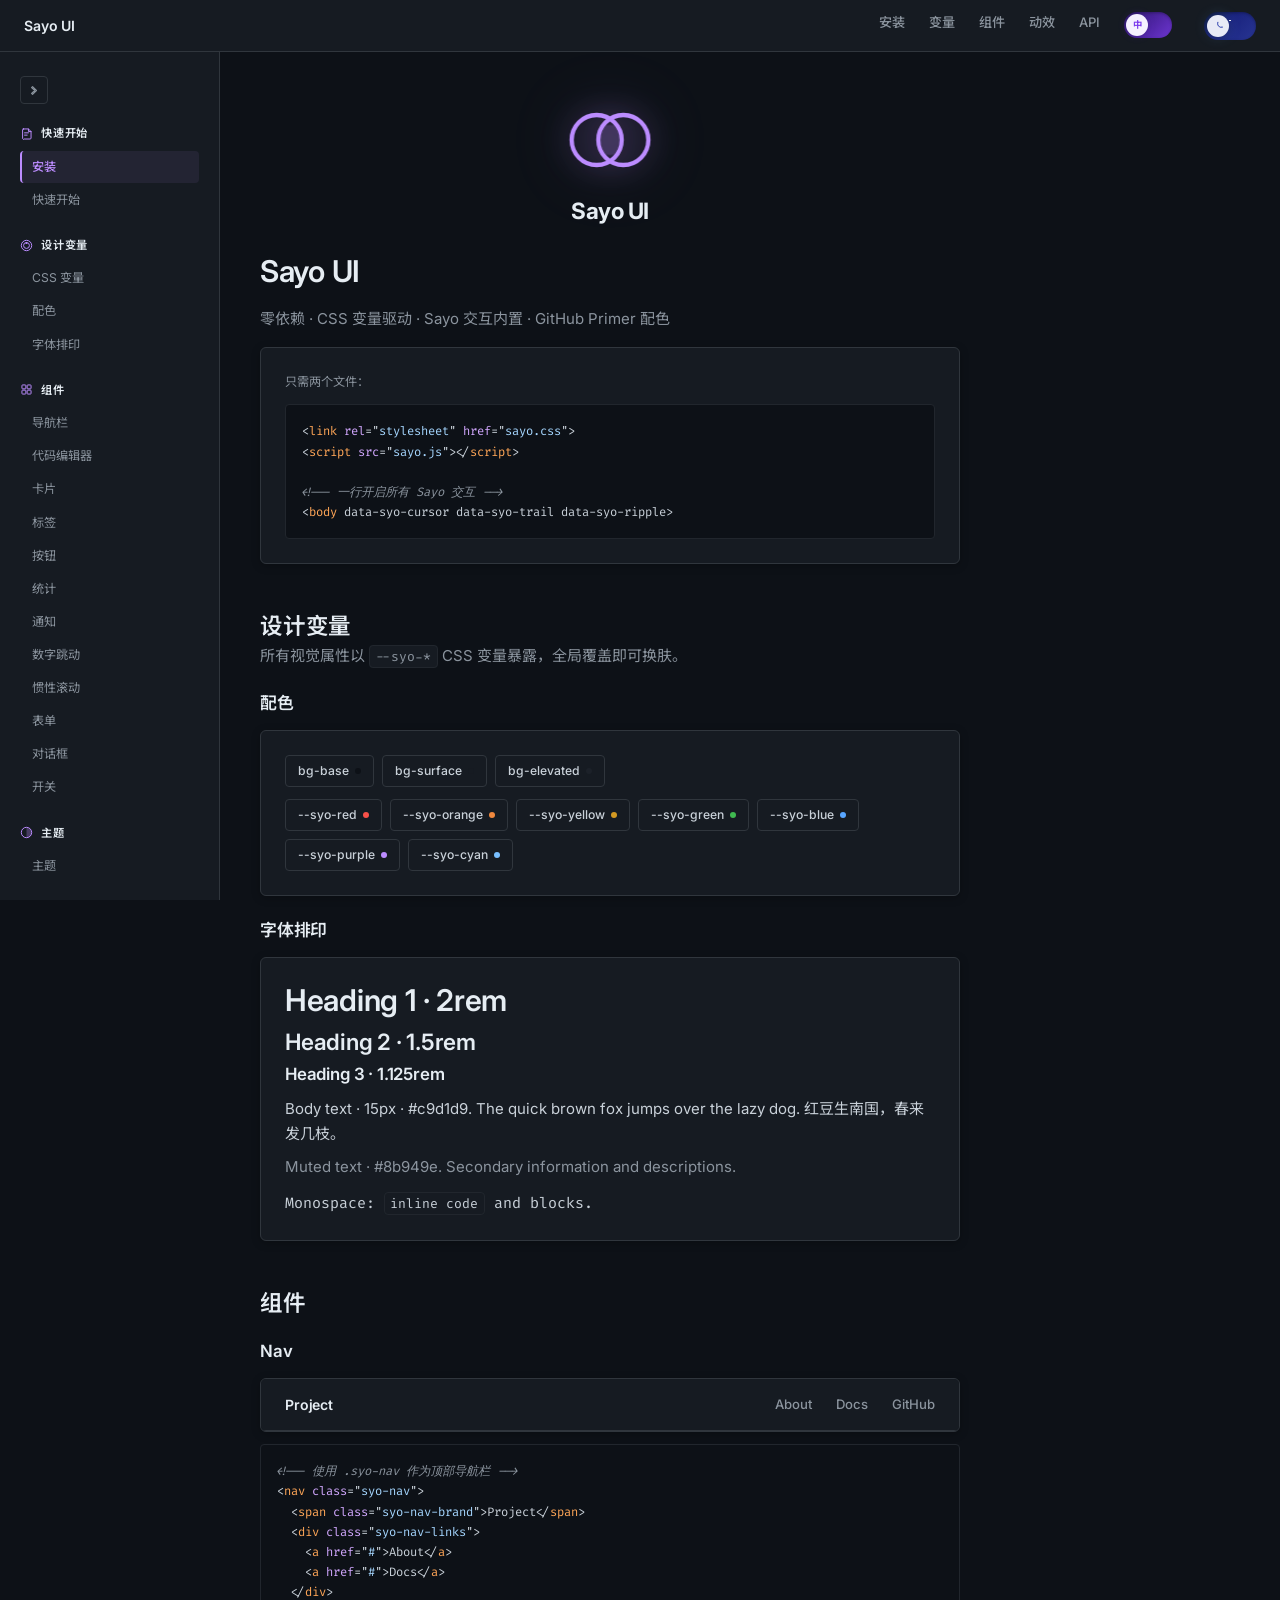
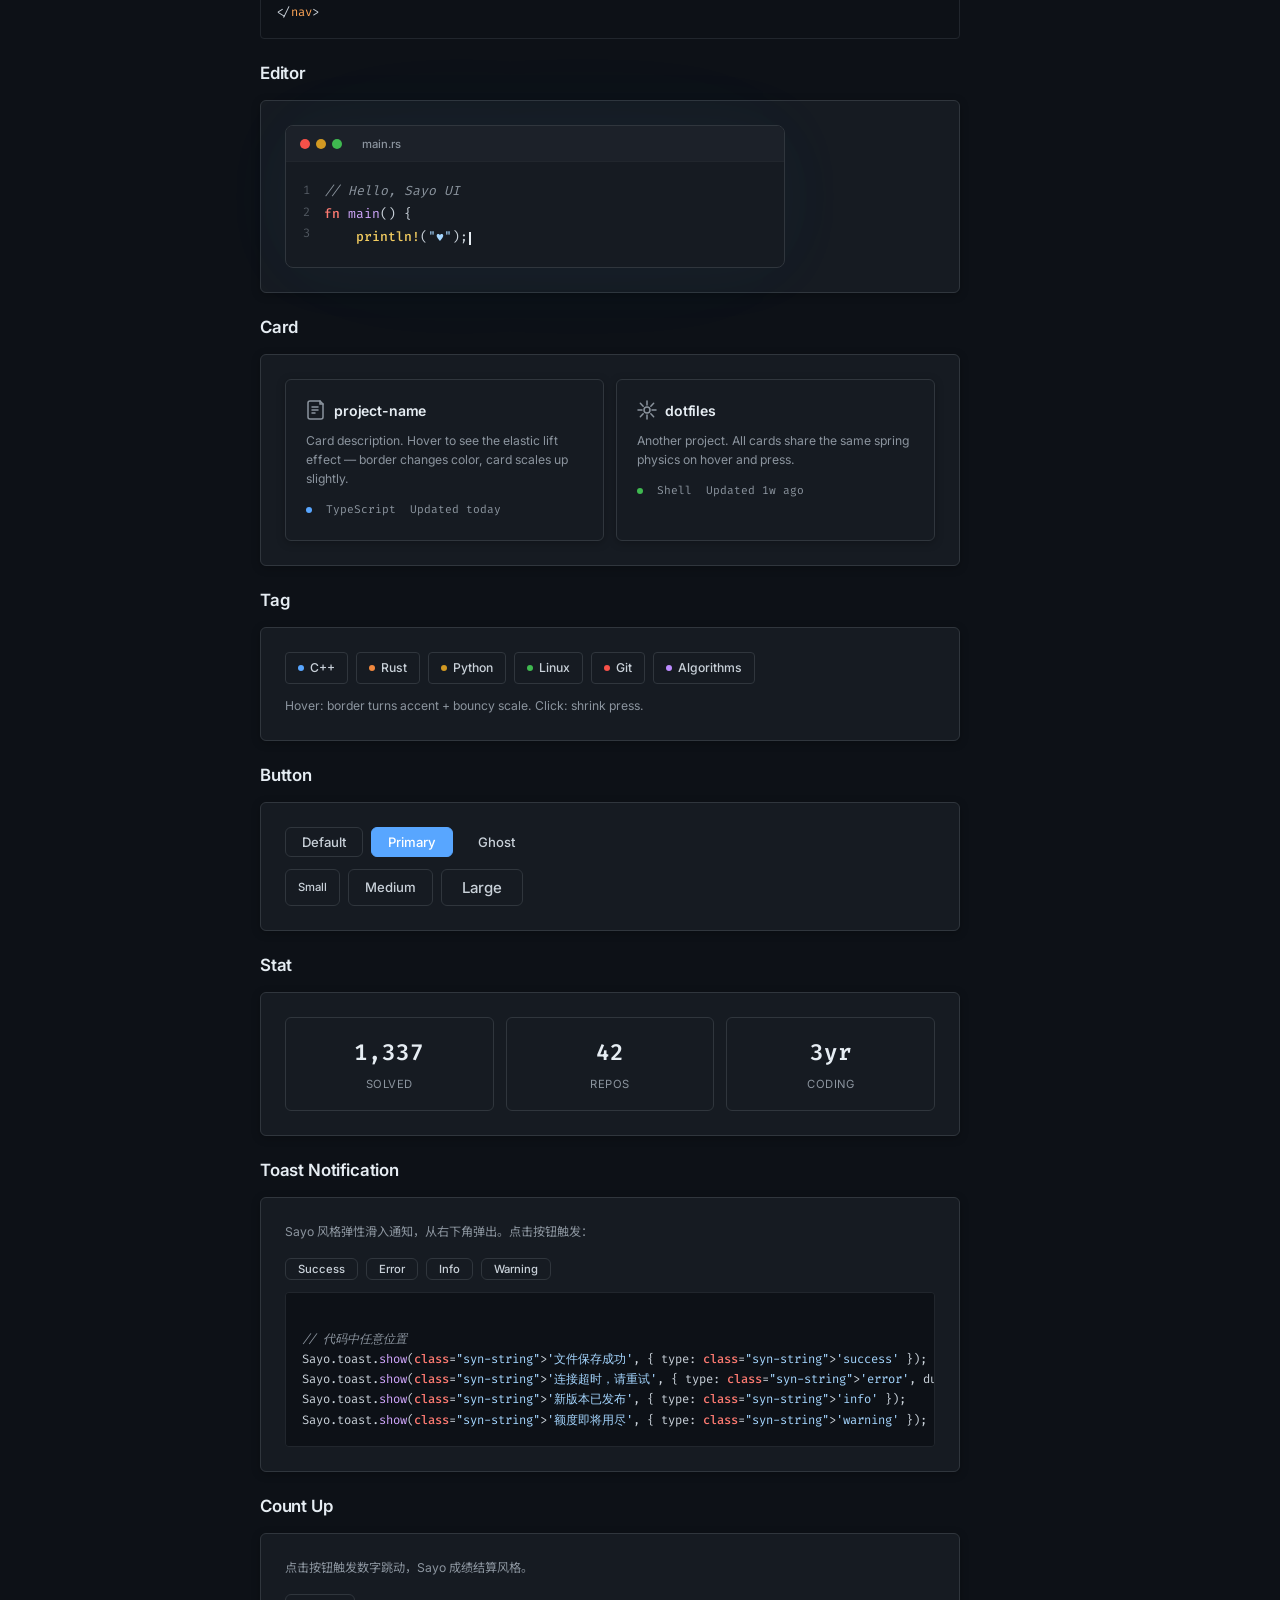
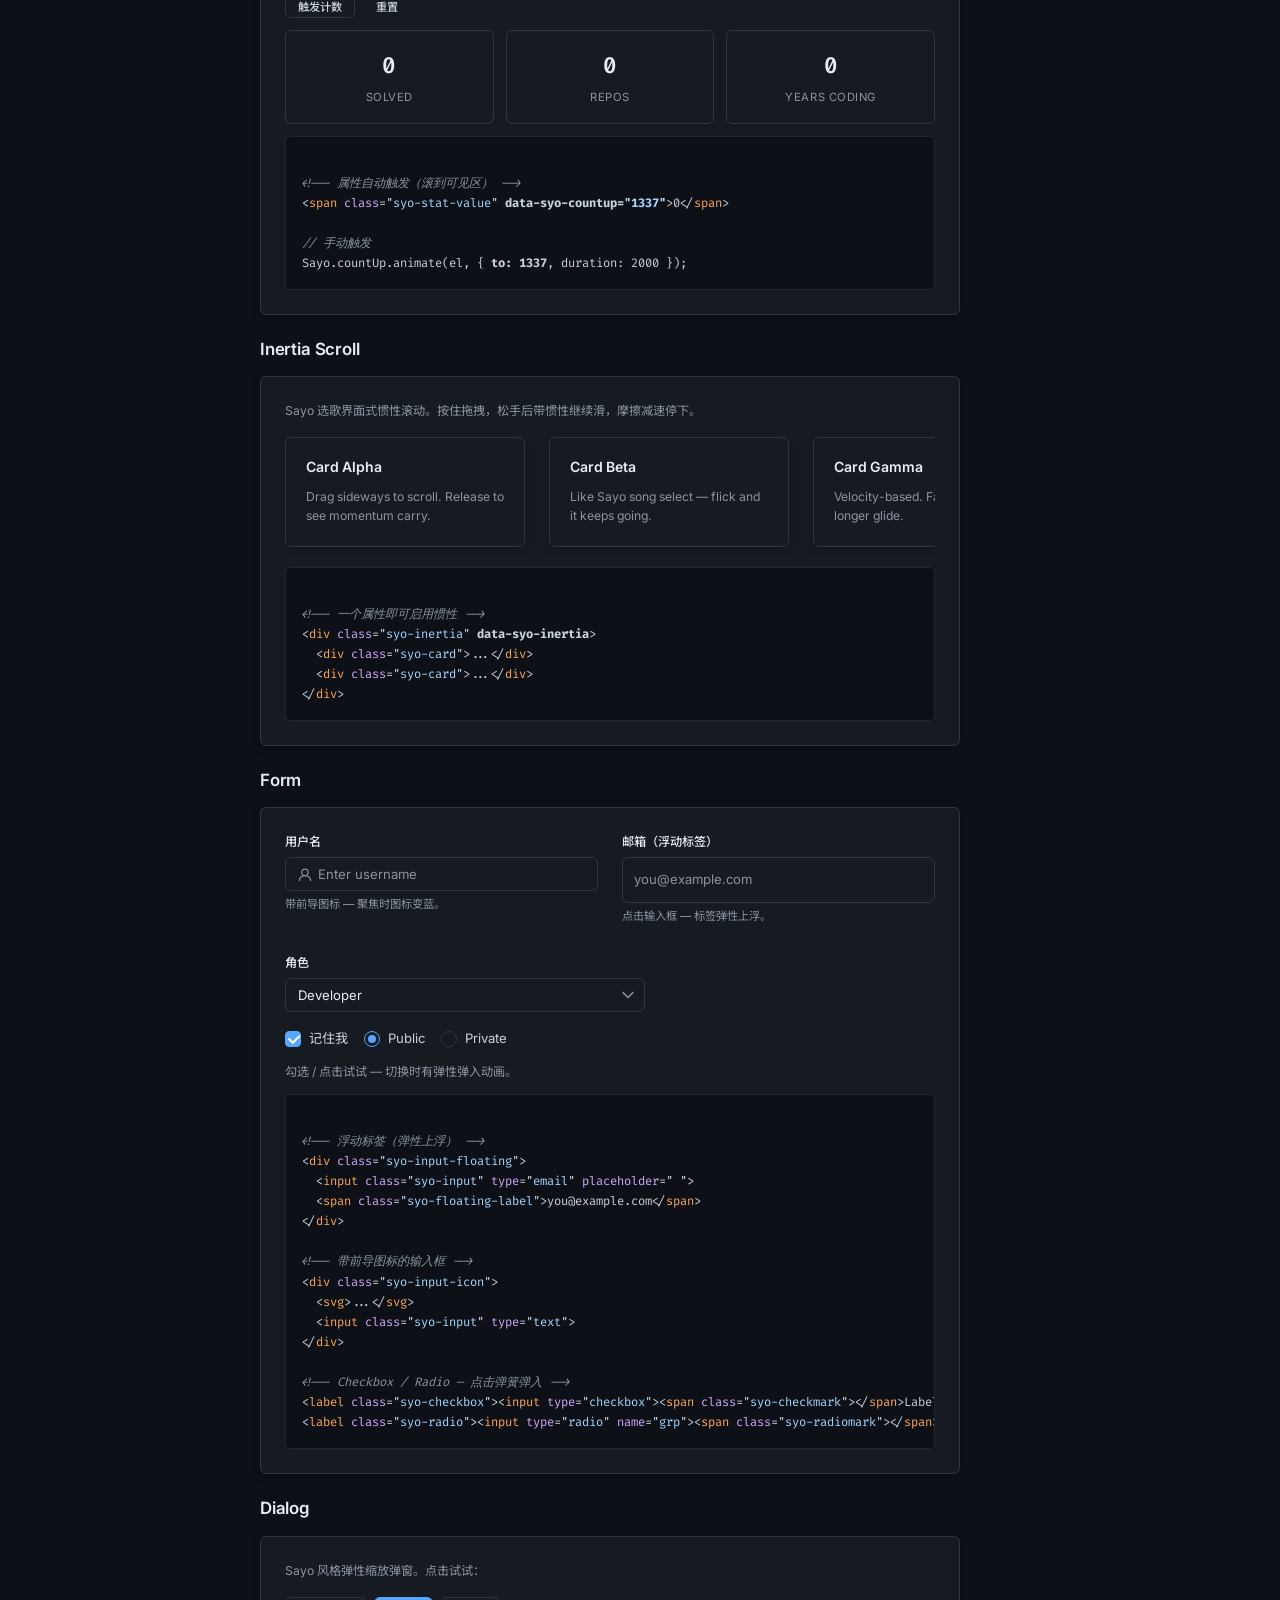
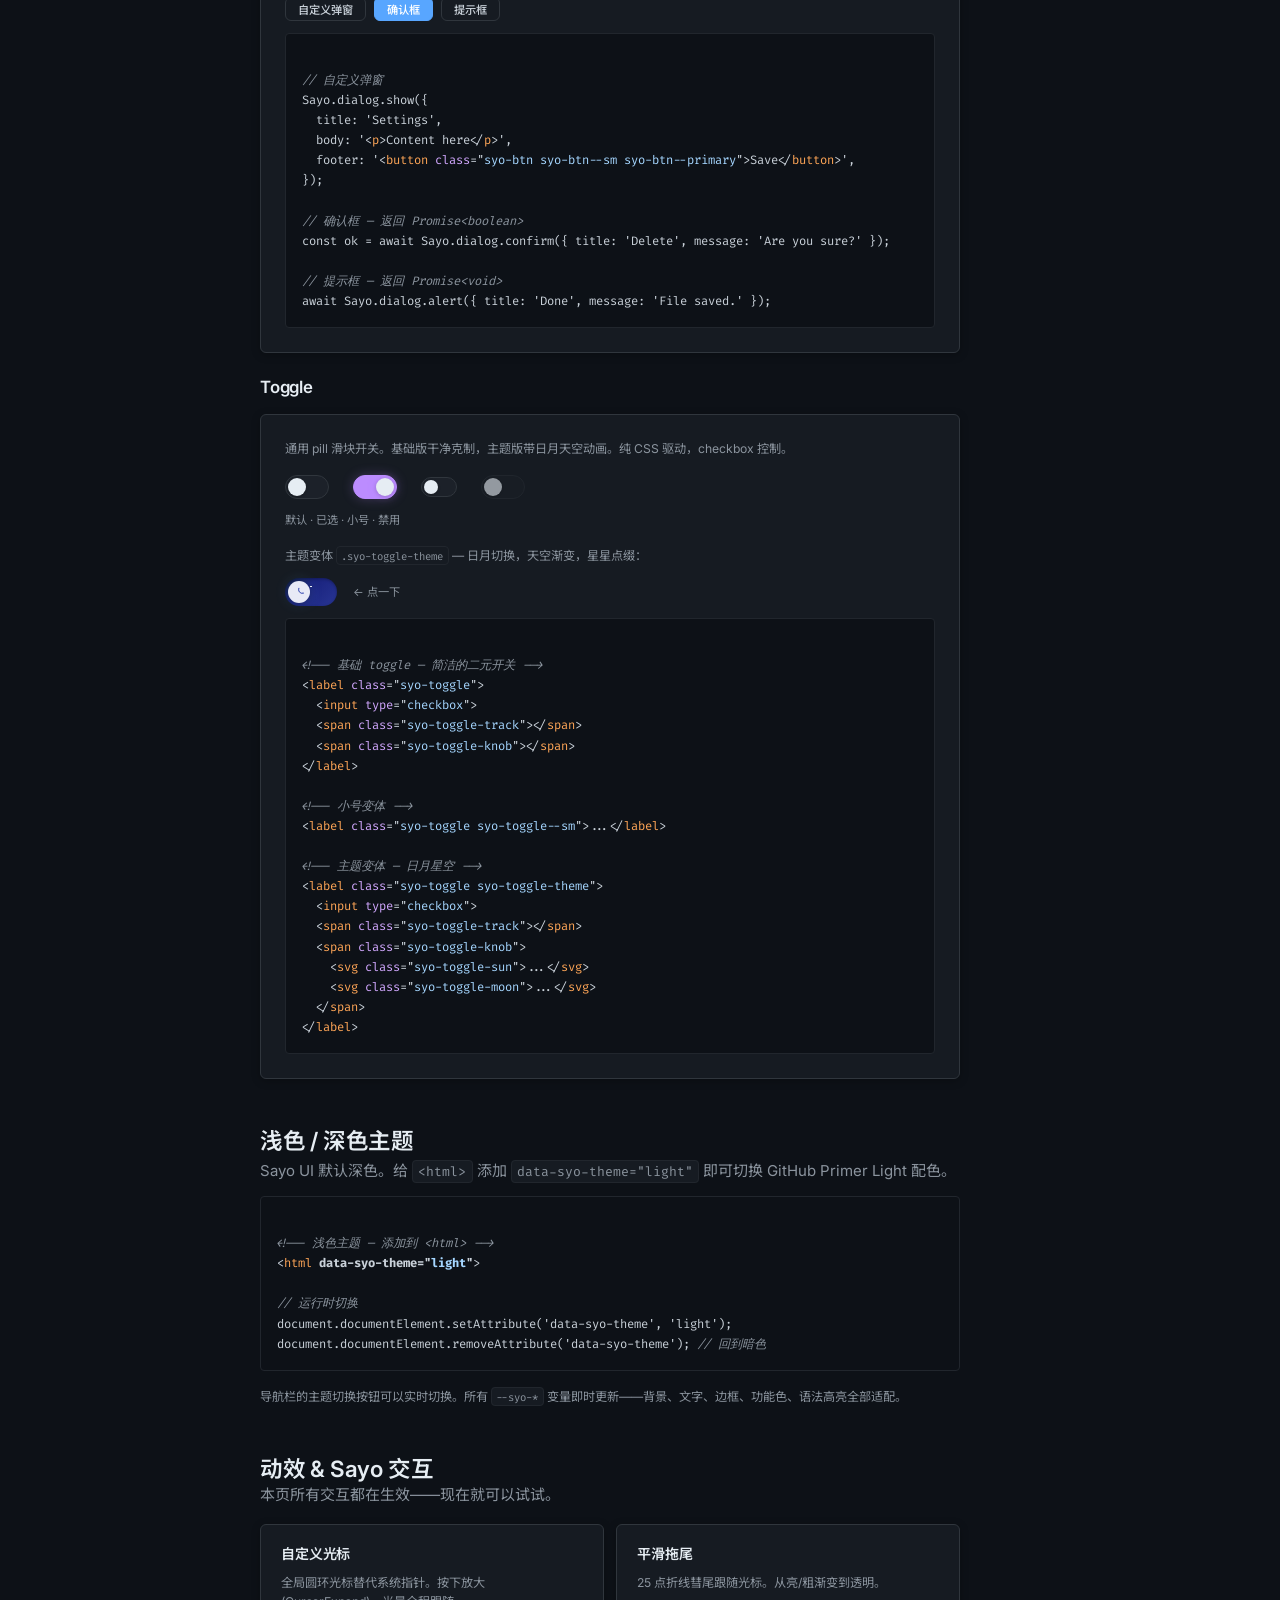
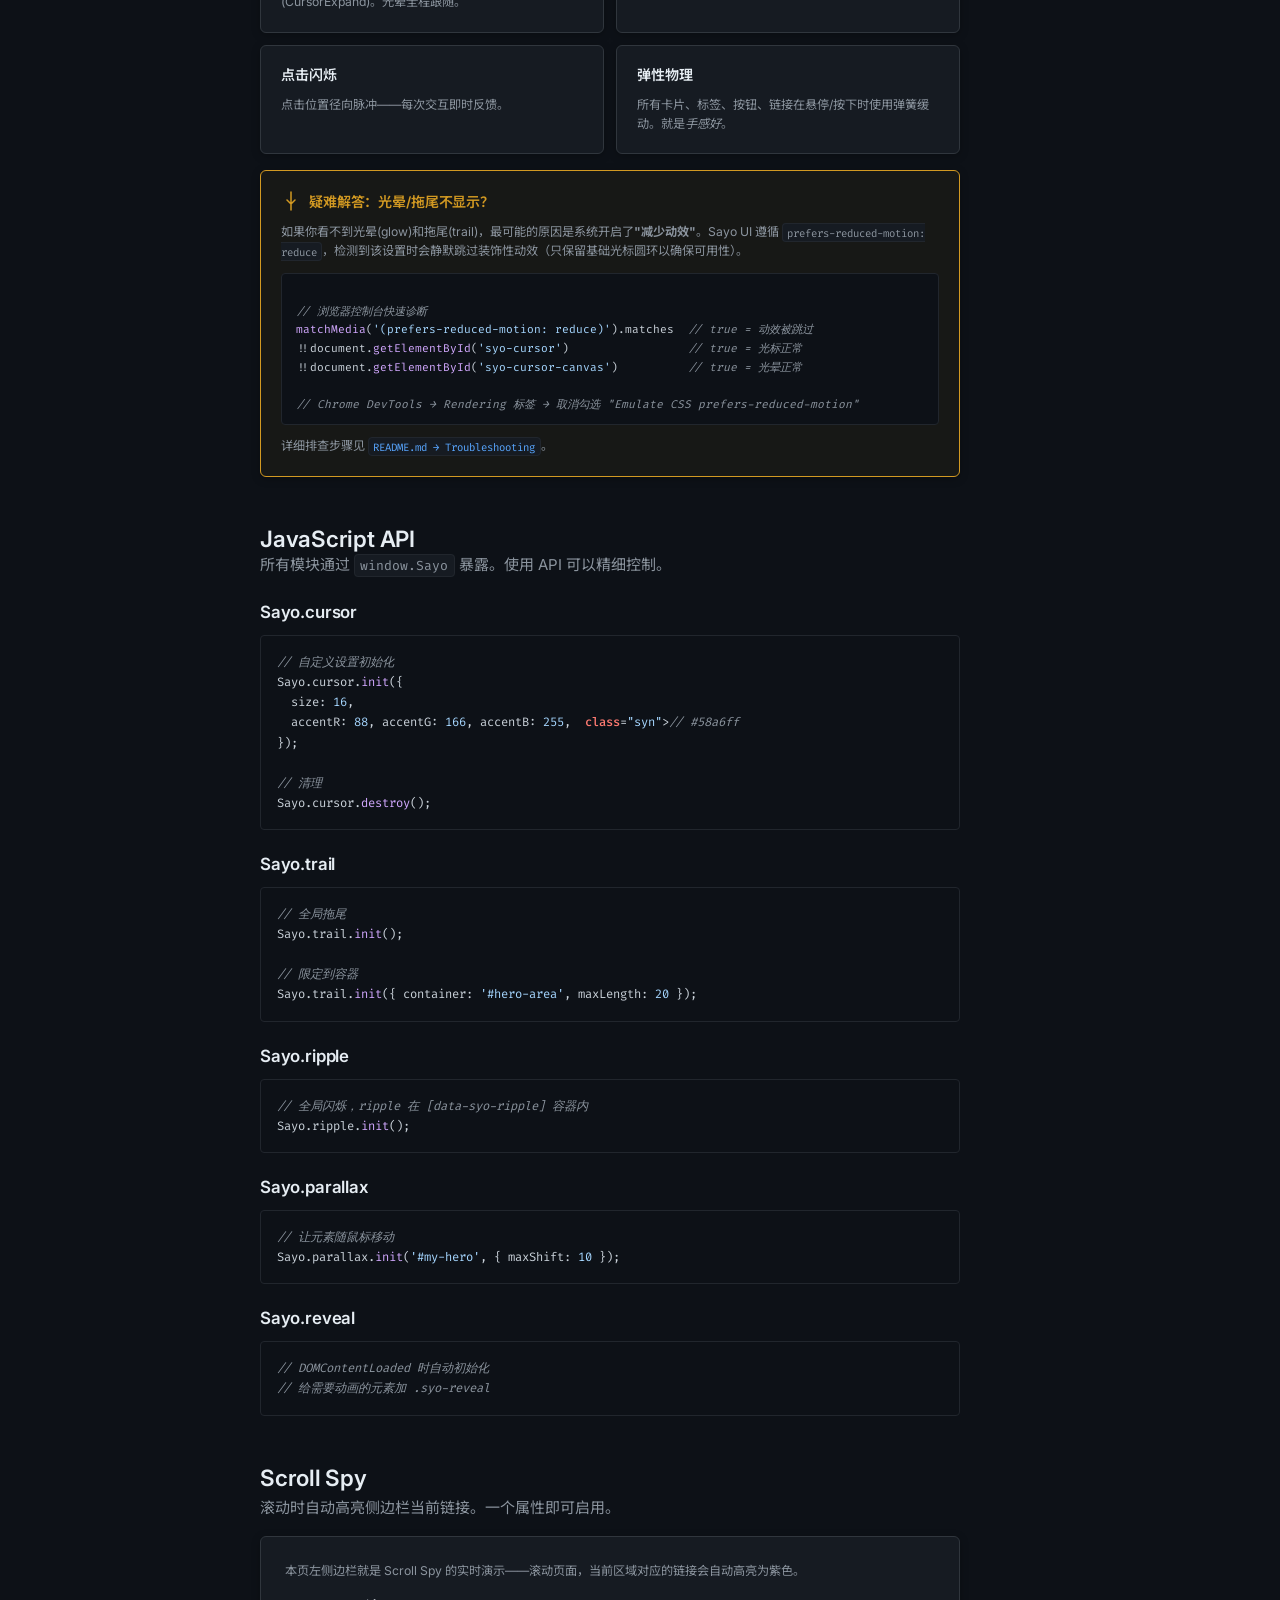
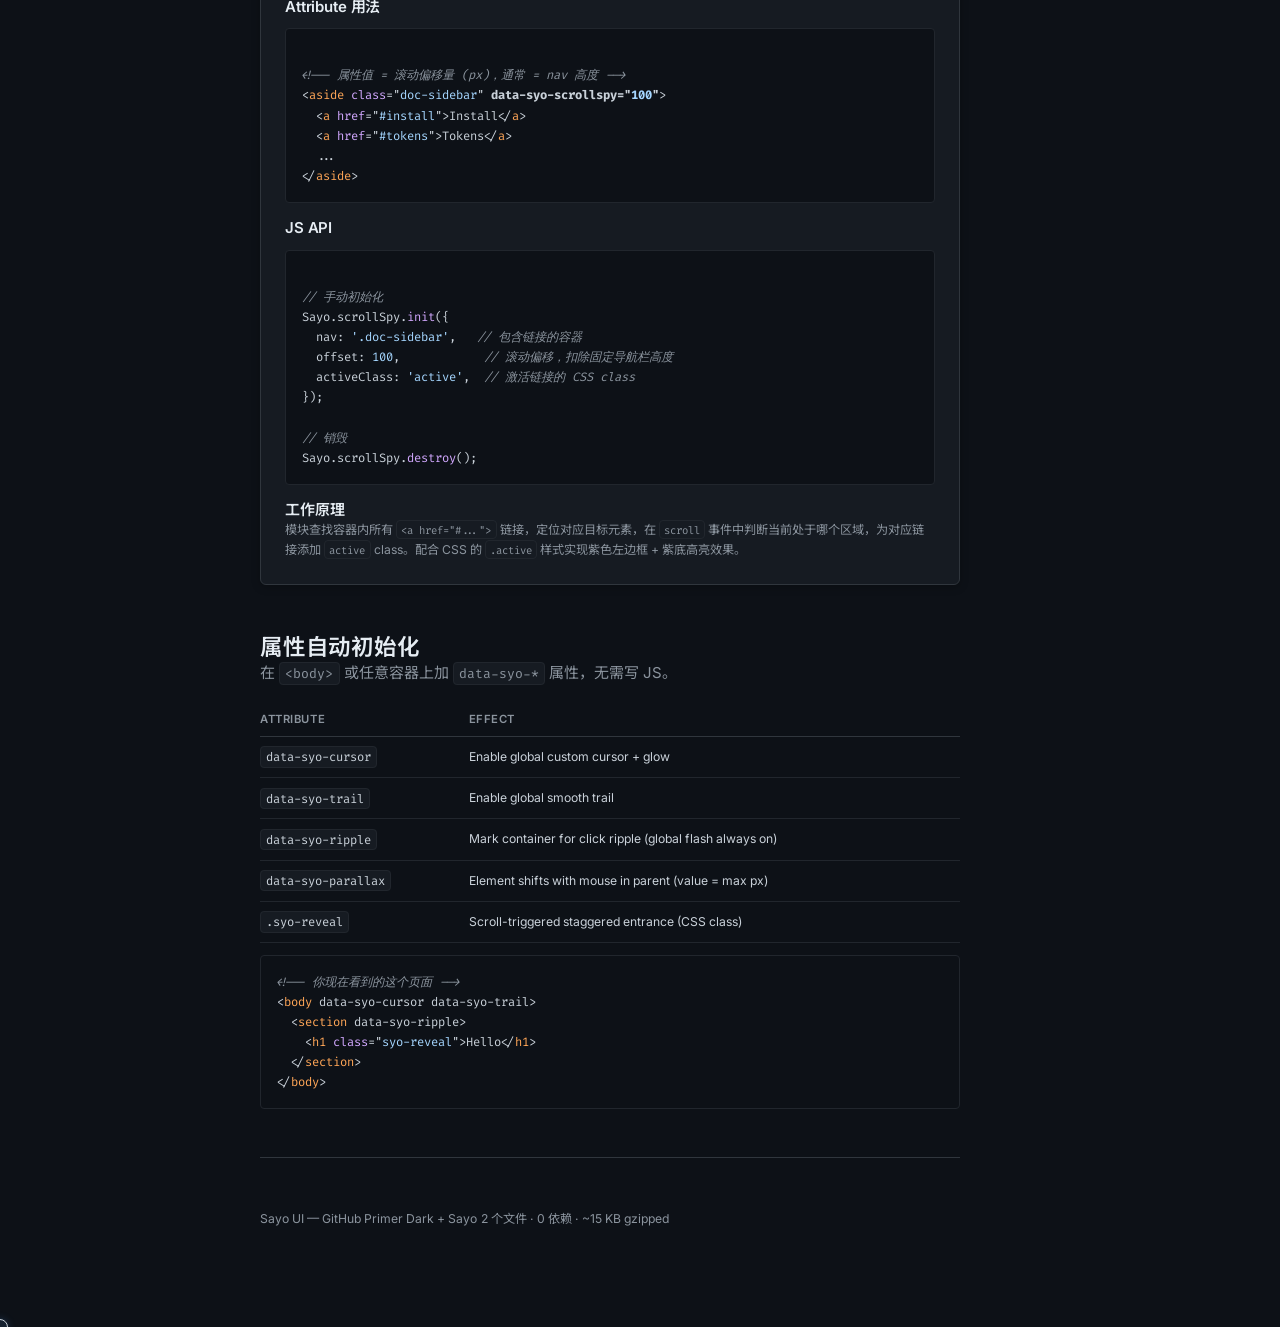
==== index.html @ a3330d7d "v1.0: Sayo UI — 零依赖 CSS 框架 + 弹性交互引擎 - CSS 设计令牌（暗/浅双主题）+ Reset + 14 个组件 + 工具类 - JS 交互引擎：光标、拖尾、波纹、视差、入" ====
<!DOCTYPE html>
<html lang="zh-CN">
<head>
<meta charset="UTF-8">
<meta name="viewport" content="width=device-width, initial-scale=1.0">
<title>Sayo UI · docs</title>
<link rel="icon" href="data:image/svg+xml,%3Csvg xmlns='http://www.w3.org/2000/svg' viewBox='0 0 24 24'%3E%3Ccircle cx='8' cy='12' r='7.5' stroke='%23bc8cff' stroke-width='1.3' fill='none'/%3E%3Ccircle cx='16' cy='12' r='7.5' stroke='%23bc8cff' stroke-width='1.3' fill='none'/%3E%3Cpath d='M10.7 7.6a7.5 7.5 0 012.6 0 7.5 7.5 0 010 8.8 7.5 7.5 0 01-2.6 0 7.5 7.5 0 010-8.8z' fill='%23bc8cff' opacity='.18'/%3E%3C/svg%3E">
<link rel="preconnect" href="https://fonts.googleapis.com">
<link rel="preconnect" href="https://fonts.gstatic.com" crossorigin>
<link href="https://fonts.googleapis.com/css2?family=Fira+Code:wght@400;500;600&family=Inter:wght@400;500;600;700&family=Noto+Sans+SC:wght@400;500;600;700&display=swap" rel="stylesheet">
<link rel="stylesheet" href="sayo.css">
<style>
  /* Doc-specific overrides — minimal, only what sayo.css doesn't cover */
  .doc-grid {
    display: grid; grid-template-columns: auto 1fr; min-height: 100vh;
  }

  .doc-sidebar {
    position: sticky; top: var(--syo-nav-height);
    height: calc(100vh - var(--syo-nav-height));
    width: 220px;
    padding: var(--syo-space-6) var(--syo-space-5);
    overflow-y: auto;
    overflow-x: hidden;
    background: var(--syo-bg-surface);
    border-right: 1px solid var(--syo-border);
    transition: width 350ms var(--syo-ease-out),
                padding 350ms var(--syo-ease-out);
  }
  .doc-sidebar.collapsed {
    width: 44px;
    padding: var(--syo-space-3) var(--syo-space-1);
  }

  /* ── Sidebar toggle button ── */
  .sidebar-toggle {
    display: flex;
    align-items: center;
    justify-content: center;
    width: 28px; height: 28px;
    margin-bottom: var(--syo-space-3);
    border: 1px solid var(--syo-border);
    border-radius: var(--syo-radius-sm);
    background: var(--syo-bg-surface);
    color: var(--syo-fg-muted);
    cursor: pointer;
    transition: color 180ms var(--syo-ease-out),
                border-color 180ms var(--syo-ease-out),
                margin 350ms var(--syo-ease-out);
    flex-shrink: 0;
  }
  .sidebar-toggle:hover { color: var(--syo-accent); border-color: var(--syo-accent); }
  .sidebar-toggle svg { width: 13px; height: 13px; transition: transform 350ms var(--syo-ease-out); }
  .doc-sidebar.collapsed .sidebar-toggle { margin-left: auto; margin-right: auto; }
  .doc-sidebar.collapsed .sidebar-toggle svg { transform: rotate(180deg); }

  /* Text — fade out during collapse */
  .doc-sidebar a,
  .doc-sidebar .doc-sidebar-title span {
    white-space: nowrap;
    opacity: 1;
    transition: opacity 180ms ease;
  }

  /* Collapsed: links shrink to zero, titles keep only icon */
  .doc-sidebar.collapsed a {
    opacity: 0;
    padding-top: 0; padding-bottom: 0;
    height: 0; margin: 0;
    overflow: hidden;
    border-left: none;
    transition: opacity 100ms ease, height 0ms linear 100ms,
                padding 0ms linear 100ms, margin 0ms linear 100ms;
  }
  .doc-sidebar.collapsed .doc-sidebar-title span {
    opacity: 0;
    position: absolute;
    pointer-events: none;
    transition: opacity 100ms ease;
  }

  /* Collapsed: keep icons as nav dots, center them */
  .doc-sidebar.collapsed .doc-sidebar-title {
    justify-content: center;
    position: relative;
    margin-top: var(--syo-space-2);
    margin-bottom: var(--syo-space-2);
  }
  .doc-sidebar.collapsed .doc-sidebar-title svg { width: 15px; height: 15px; }

  .doc-sidebar a {
    display: block;
    padding: 6px 10px;
    margin-bottom: 1px;
    font-size: 0.8125rem;
    color: var(--syo-fg-muted);
    border-radius: var(--syo-radius-sm);
    border-left: 2px solid transparent;
    transition: color 180ms var(--syo-ease-out),
                background 180ms var(--syo-ease-out),
                border-color 200ms var(--syo-ease-out);
  }
  .doc-sidebar a:hover {
    color: var(--syo-fg-default);
    background: var(--syo-bg-surface);
    border-left-color: var(--syo-border);
  }
  .doc-sidebar a.active {
    color: var(--syo-accent);
    background: rgba(188, 140, 255, 0.08);
    border-left-color: var(--syo-accent);
    font-weight: 500;
  }
  .doc-sidebar-title {
    display: flex;
    align-items: center;
    gap: var(--syo-space-2);
    font-size: 0.75rem;
    font-weight: 600;
    color: var(--syo-fg-default);
    text-transform: uppercase;
    letter-spacing: 0.07em;
    margin-top: var(--syo-space-5);
    margin-bottom: var(--syo-space-2);
  }
  .doc-sidebar-title:first-child { margin-top: 0; }
  .doc-sidebar-title svg {
    flex-shrink: 0;
    color: var(--syo-accent);
  }

  .doc-main { padding: var(--syo-space-12) var(--syo-space-10); max-width: 780px; }

  .doc-section { margin-bottom: var(--syo-space-12); }
  .doc-section:last-child { margin-bottom: 0; }

  .demo-box {
    margin-top: var(--syo-space-4);
    padding: var(--syo-space-6);
    background: var(--syo-bg-surface);
    border: 1px solid var(--syo-border);
    border-radius: var(--syo-radius-md);
    box-shadow: 0 2px 8px rgba(0,0,0,0.25);
  }

  .demo-row { display: flex; flex-wrap: wrap; gap: var(--syo-space-2); margin-bottom: var(--syo-space-3); }
  .demo-row:last-child { margin-bottom: 0; }

  .code-block {
    margin-top: var(--syo-space-3);
    background: var(--syo-bg-base);
    border: 1px solid var(--syo-border-muted);
    border-radius: var(--syo-radius-sm);
    padding: var(--syo-space-4);
    overflow-x: auto;
    font-family: var(--syo-font-mono);
    font-size: 0.8125rem;
    line-height: 1.65;
    color: var(--syo-fg-body);
    white-space: pre;
  }

  .code-block .syn { color: var(--syo-syn-comment); font-style: italic; }

  /* ── Hamburger button ── */
  .nav-hamburger {
    display: none;
    align-items: center; justify-content: center;
    width: 32px; height: 32px;
    margin-right: var(--syo-space-2);
    border: none; background: none;
    color: var(--syo-fg-muted);
    cursor: pointer;
    border-radius: var(--syo-radius-sm);
    transition: color 150ms, background 150ms;
    flex-shrink: 0;
  }
  .nav-hamburger:hover { color: var(--syo-fg-default); background: var(--syo-bg-surface); }

  /* ── Sidebar backdrop (mobile) ── */
  .sidebar-backdrop {
    display: none;
    position: fixed; inset: 0;
    top: var(--syo-nav-height);
    background: rgba(0,0,0,0.5);
    z-index: 150;
    opacity: 0;
    transition: opacity 300ms ease;
    pointer-events: none;
  }
  .sidebar-backdrop.show { opacity: 1; pointer-events: auto; }

  /* ── Main content — fluid padding ── */
  .doc-main {
    padding: clamp(var(--syo-space-6), 4vw, var(--syo-space-12))
             clamp(var(--syo-space-4), 4vw, var(--syo-space-10));
    max-width: 780px;
  }

  /* ═══════════════════════════════════════════════════════════════
     TABLET: ≤1024px
     Sidebar auto-collapsed (toggle to expand)
     ═══════════════════════════════════════════════════════════════ */
  @media (max-width: 1024px) {
    /* Auto-collapse sidebar (unless user explicitly expanded via .collapsed toggle) */
    .doc-sidebar:not(.collapsed) {
      width: 44px;
      padding: var(--syo-space-3) var(--syo-space-1);
    }
    .doc-sidebar:not(.collapsed) a {
      opacity: 0; padding-top: 0; padding-bottom: 0;
      height: 0; margin: 0; overflow: hidden;
      border-left: none;
      transition: opacity 100ms ease, height 0ms linear 100ms,
                  padding 0ms linear 100ms, margin 0ms linear 100ms;
    }
    .doc-sidebar:not(.collapsed) .doc-sidebar-title {
      justify-content: center; position: relative;
      margin-top: var(--syo-space-2); margin-bottom: var(--syo-space-2);
    }
    .doc-sidebar:not(.collapsed) .doc-sidebar-title span {
      opacity: 0; position: absolute; pointer-events: none;
      transition: opacity 100ms ease;
    }
    .doc-sidebar:not(.collapsed) .doc-sidebar-title svg { width: 15px; height: 15px; }
    .doc-sidebar:not(.collapsed) .sidebar-toggle { margin-left: auto; margin-right: auto; }
    .doc-sidebar:not(.collapsed) .sidebar-toggle svg { transform: rotate(180deg); }
  }

  /* ═══════════════════════════════════════════════════════════════
     MOBILE: ≤768px
     Single column · off-canvas sidebar · hamburger visible
     ═══════════════════════════════════════════════════════════════ */
  @media (max-width: 768px) {
    .nav-hamburger { display: flex; }
    .doc-grid { grid-template-columns: 1fr; }

    .doc-sidebar {
      position: fixed;
      top: var(--syo-nav-height); left: 0; bottom: 0;
      width: 260px; z-index: 200;
      transform: translateX(-100%);
      transition: transform 300ms var(--syo-ease-out);
      box-shadow: 2px 0 16px rgba(0,0,0,0.3);
      padding: var(--syo-space-5) var(--syo-space-4) !important;
    }
    .doc-sidebar.mobile-open { transform: translateX(0); }

    /* Reset collapsed state when open on mobile */
    .doc-sidebar.mobile-open,
    .doc-sidebar.mobile-open.collapsed { width: 260px; }
    .doc-sidebar.mobile-open a {
      opacity: 1; padding-top: 6px; padding-bottom: 6px;
      height: auto; margin-bottom: 1px; overflow: visible;
    }
    .doc-sidebar.mobile-open .doc-sidebar-title {
      justify-content: flex-start; position: static;
      margin-top: var(--syo-space-5); margin-bottom: var(--syo-space-2);
    }
    .doc-sidebar.mobile-open .doc-sidebar-title span {
      opacity: 1; position: static; pointer-events: auto;
    }
    .doc-sidebar.mobile-open .doc-sidebar-title svg { width: 13px; height: 13px; }
    .doc-sidebar.mobile-open .sidebar-toggle { margin-left: 0; margin-right: 0; }
    .doc-sidebar.mobile-open .sidebar-toggle svg { transform: rotate(0); }

    .sidebar-backdrop { display: block; }
    .syo-hero-logo svg { width: clamp(48px, 12vw, 80px); height: clamp(48px, 12vw, 80px); }
  }

  /* ═══════════════════════════════════════════════════════════════
     SMALL: ≤480px
     Compact nav · tighter spacing
     ═══════════════════════════════════════════════════════════════ */
  @media (max-width: 480px) {
    .syo-nav { padding: 0 var(--syo-space-3); }
    .syo-nav-links { gap: var(--syo-space-2); }
    .syo-nav-links a { font-size: 0.75rem; }
    .code-block { font-size: clamp(0.6875rem, 3vw, 0.8125rem); padding: var(--syo-space-3); }
    .demo-box { padding: var(--syo-space-4); }
    .demo-row { gap: var(--syo-space-1); }
  }

  /* ── Hero logo ── */
  .syo-hero-logo {
    display: flex; flex-direction: column; align-items: center;
    margin-bottom: var(--syo-space-6);
    cursor: pointer;
    user-select: none;
    gap: var(--syo-space-3);
  }
  .syo-hero-logo svg {
    filter: drop-shadow(0 0 14px rgba(188,140,255,0.4))
            drop-shadow(0 0 32px rgba(188,140,255,0.2));
    transition: filter 300ms var(--syo-ease-out);
  }
  .syo-hero-logo:hover svg {
    filter: drop-shadow(0 0 18px rgba(188,140,255,0.55))
            drop-shadow(0 0 48px rgba(188,140,255,0.3));
  }
  .syo-hero-logo:active svg {
    transform: scale(0.95);
    transition: transform 120ms var(--syo-ease-elastic);
  }
  .syo-hero-logo .hero-text {
    font-size: 1.5rem;
    font-weight: 700;
    color: var(--syo-fg-default);
    letter-spacing: -0.02em;
    opacity: 0;
    transform: translateY(8px);
  }
  .syo-hero-logo .hero-text.show {
    animation: hero-text-in 600ms var(--syo-ease-elastic) forwards;
  }
  @keyframes hero-text-in {
    from { opacity: 0; transform: translateY(8px); }
    to   { opacity: 1; transform: translateY(0); }
  }

  /* ── Logo reveal animation — class-driven so we can replay ──
     Add .animate to the SVG to trigger the two-circle separation.
     Remove + re-add .animate to replay. */

  /* Default: pre-animation — circles coincident, lens invisible */
  .logo-ring-l, .logo-ring-r { transform: translateX(0); }
  .logo-lens { opacity: 0; }

  .sayo-logo-svg.animate .logo-ring-l { animation: logo-roll-left 900ms cubic-bezier(0.34,1.56,0.64,1) 200ms both; }
  .sayo-logo-svg.animate .logo-ring-r { animation: logo-roll-right 900ms cubic-bezier(0.34,1.56,0.64,1) 200ms both; }
  .sayo-logo-svg.animate .logo-lens  { animation: logo-lens-in 500ms ease-out 700ms both; }

  @keyframes logo-roll-left {
    from { transform: translateX(0); }
    to   { transform: translateX(-4px); }
  }
  @keyframes logo-roll-right {
    from { transform: translateX(0); }
    to   { transform: translateX(4px); }
  }
  @keyframes logo-lens-in {
    from { opacity: 0; }
    to   { opacity: 0.18; }
  }

  /* Reduced motion — skip animation, show final state */
  @media (prefers-reduced-motion: reduce) {
    .logo-ring-l { transform: translateX(-4px); animation: none !important; }
    .logo-ring-r { transform: translateX(4px); animation: none !important; }
    .logo-lens { opacity: 0.18; animation: none !important; }
  }
</style>
</head>
<body data-syo-cursor data-syo-trail>

<!-- Skip link (visible on focus) -->
<a href="#main-content" class="syo-skip-link">Skip to content</a>

<!-- ═══════════ NAV ═══════════ -->
<nav class="syo-nav">
  <button class="nav-hamburger" id="nav-hamburger" aria-label="Menu" title="菜单">
    <svg width="18" height="18" viewBox="0 0 20 20" fill="none"><path d="M3 5h14M3 10h14M3 15h14" stroke="currentColor" stroke-width="1.8" stroke-linecap="round"/></svg>
  </button>
  <span class="syo-nav-brand">Sayo UI</span>
  <div class="syo-nav-links">
    <a href="#install" data-i18n="nav.install">安装</a>
    <a href="#tokens" data-i18n="nav.tokens">变量</a>
    <a href="#components" data-i18n="nav.components">组件</a>
    <a href="#motion" data-i18n="nav.motion">动效</a>
    <a href="#js" data-i18n="nav.js">API</a>
    <label class="syo-toggle syo-toggle-lang" id="lang-toggle" title="Switch language">
      <input type="checkbox" id="lang-checkbox">
      <span class="syo-toggle-track"></span>
      <span class="syo-toggle-knob">
        <span class="syo-lang-zh">中</span>
        <span class="syo-lang-en">EN</span>
      </span>
    </label>
    <label class="syo-toggle syo-toggle-theme" id="theme-toggle" title="Toggle theme" style="margin-left:var(--syo-space-2)">
      <input type="checkbox" id="theme-checkbox">
      <span class="syo-toggle-track"></span>
      <span class="syo-toggle-knob">
        <svg class="syo-toggle-sun" viewBox="0 0 20 20" fill="none"><circle cx="10" cy="10" r="3.5" stroke="#f57c00" stroke-width="1.5"/><path d="M10 2v2.5M10 15.5V18M2 10h2.5M15.5 10H18M4.34 4.34l1.77 1.77M13.89 13.89l1.77 1.77M4.34 15.66l1.77-1.77M13.89 6.11l1.77-1.77" stroke="#f57c00" stroke-width="1.2" stroke-linecap="round"/></svg>
        <svg class="syo-toggle-moon" viewBox="0 0 20 20" fill="none"><path d="M16.5 12.5A6 6 0 019 4.5a6 6 0 007.5 8z" stroke="#5c6bc0" stroke-width="1.5" stroke-linejoin="round"/></svg>
      </span>
    </label>
  </div>
</nav>

<!-- ═══════════ LAYOUT ═══════════ -->
<div class="doc-grid">

<!-- SIDEBAR BACKDROP (mobile) -->
<div class="sidebar-backdrop" id="sidebar-backdrop"></div>

<!-- SIDEBAR -->
<aside class="doc-sidebar" data-syo-scrollspy="100">
  <button class="sidebar-toggle" id="sidebar-toggle" title="折叠侧边栏" aria-label="Toggle sidebar">
    <svg viewBox="0 0 20 20" fill="none"><path d="M7 4l-1.5 1.5L10.5 10l-5 4.5L7 16l6-6-6-6z" stroke="currentColor" stroke-width="1.8" stroke-linecap="round" stroke-linejoin="round"/></svg>
  </button>
  <p class="doc-sidebar-title">
    <svg width="13" height="13" viewBox="0 0 20 20" fill="none"><path d="M5 3h8l4 4v10a1.5 1.5 0 01-1.5 1.5h-9A1.5 1.5 0 014 17V4.5A1.5 1.5 0 015.5 3z" stroke="currentColor" stroke-width="1.5" stroke-linecap="round" stroke-linejoin="round"/><path d="M13 3v4h4M7 9h6M7 12.5h4" stroke="currentColor" stroke-width="1.5" stroke-linecap="round"/></svg>
    <span data-i18n="sidebar.getting-started">快速开始</span>
  </p>
  <a href="#install" data-i18n="sidebar.install">安装</a>
  <a href="#quick-start" data-i18n="sidebar.quick-start">快速开始</a>

  <p class="doc-sidebar-title">
    <svg width="13" height="13" viewBox="0 0 20 20" fill="none"><circle cx="10" cy="10" r="8" stroke="currentColor" stroke-width="1.5"/><circle cx="10" cy="10" r="4.5" stroke="currentColor" stroke-width="1.5"/><circle cx="10" cy="6" r="1.5" fill="currentColor"/></svg>
    <span data-i18n="sidebar.tokens">设计变量</span>
  </p>
  <a href="#tokens" data-i18n="sidebar.css-vars">CSS 变量</a>
  <a href="#colors" data-i18n="sidebar.colors">配色</a>
  <a href="#typography" data-i18n="sidebar.typography">字体排印</a>

  <p class="doc-sidebar-title">
    <svg width="13" height="13" viewBox="0 0 20 20" fill="none"><rect x="3" y="3" width="6" height="6" rx="1" stroke="currentColor" stroke-width="1.5"/><rect x="11" y="3" width="6" height="6" rx="1" stroke="currentColor" stroke-width="1.5"/><rect x="3" y="11" width="6" height="6" rx="1" stroke="currentColor" stroke-width="1.5"/><rect x="11" y="11" width="6" height="6" rx="1" stroke="currentColor" stroke-width="1.5"/></svg>
    <span data-i18n="sidebar.components">组件</span>
  </p>
  <a href="#comp-nav" data-i18n="sidebar.nav">导航栏</a>
  <a href="#comp-editor" data-i18n="sidebar.editor">代码编辑器</a>
  <a href="#comp-card" data-i18n="sidebar.card">卡片</a>
  <a href="#comp-tag" data-i18n="sidebar.tag">标签</a>
  <a href="#comp-btn" data-i18n="sidebar.btn">按钮</a>
  <a href="#comp-stat" data-i18n="sidebar.stat">统计</a>
  <a href="#comp-toast" data-i18n="sidebar.toast">通知</a>
  <a href="#comp-countup" data-i18n="sidebar.countup">数字跳动</a>
  <a href="#comp-inertia" data-i18n="sidebar.inertia">惯性滚动</a>
  <a href="#comp-form" data-i18n="sidebar.form">表单</a>
  <a href="#comp-dialog" data-i18n="sidebar.dialog">对话框</a>
  <a href="#comp-toggle" data-i18n="sidebar.toggle">Theme Toggle</a>

  <p class="doc-sidebar-title">
    <svg width="13" height="13" viewBox="0 0 20 20" fill="none"><circle cx="10" cy="10" r="8" stroke="currentColor" stroke-width="1.5"/><path d="M10 2a8 8 0 010 16V2z" fill="currentColor" opacity="0.3"/></svg>
    <span data-i18n="sidebar.theme">主题</span>
  </p>
  <a href="#theme" data-i18n="sidebar.theme">主题</a>

  <p class="doc-sidebar-title">
    <svg width="13" height="13" viewBox="0 0 20 20" fill="none"><path d="M11 2L5 11h5l-1 7 6-9h-5l1-7z" stroke="currentColor" stroke-width="1.5" stroke-linejoin="round"/></svg>
    <span data-i18n="sidebar.motion-js">动效 & JS</span>
  </p>
  <a href="#motion" data-i18n="sidebar.motion">动效</a>
  <a href="#js-api" data-i18n="sidebar.js-api">JS API</a>
  <a href="#scrollspy">Scroll Spy</a>
  <a href="#auto-init" data-i18n="sidebar.auto-init">自动初始化</a>

  <p class="doc-sidebar-title">
    <svg width="13" height="13" viewBox="0 0 20 20" fill="none"><rect x="3" y="3" width="6" height="6" rx="1" stroke="currentColor" stroke-width="1.5"/><rect x="11" y="3" width="6" height="6" rx="1" stroke="currentColor" stroke-width="1.5"/><rect x="3" y="11" width="6" height="6" rx="1" stroke="currentColor" stroke-width="1.5"/><rect x="11" y="11" width="6" height="6" rx="1" stroke="currentColor" stroke-width="1.5"/></svg>
    <span data-i18n="sidebar.resources">Resources</span>
  </p>
  <a href="icons/">Icons gallery</a>
</aside>

<!-- MAIN -->
<main class="doc-main" id="main-content">

<!-- ── INSTALL ── -->
<div class="doc-section" id="install">
  <!-- Hero logo — click to replay the reveal animation -->
  <div class="syo-hero-logo" id="hero-logo" title="Click to replay">
    <svg width="80" height="80" viewBox="0 0 24 24" fill="none" class="sayo-logo-svg" style="overflow:visible">
      <g class="logo-ring-l" style="transform-origin:12px 12px"><circle cx="12" cy="12" r="7.5" stroke="var(--syo-accent)" stroke-width="1.3"/></g>
      <g class="logo-ring-r" style="transform-origin:12px 12px"><circle cx="12" cy="12" r="7.5" stroke="var(--syo-accent)" stroke-width="1.3"/></g>
      <path class="logo-lens" d="M10.7 7.6a7.5 7.5 0 012.6 0 7.5 7.5 0 010 8.8 7.5 7.5 0 01-2.6 0 7.5 7.5 0 010-8.8z" fill="var(--syo-accent)"/>
    </svg>
    <span class="hero-text">Sayo UI</span>
  </div>
  <h1 data-i18n="install.heading">Sayo UI</h1>
  <p class="syo-text-muted syo-mt-4" data-i18n="install.tagline">
    零依赖 · CSS 变量驱动 · Sayo 交互内置 · GitHub Primer Dark 配色
  </p>

  <div class="demo-box syo-mt-6">
    <p class="syo-text-sm syo-text-muted" data-i18n="install.desc">只需两个文件：</p>
    <div class="code-block">&lt;link rel="stylesheet" href="sayo.css"&gt;
&lt;script src="sayo.js"&gt;&lt;/script&gt;

&lt;!-- 一行开启所有 Sayo 交互 --&gt;
&lt;body data-syo-cursor data-syo-trail data-syo-ripple&gt;</div>
  </div>
</div>

<!-- ── TOKENS ── -->
<div class="doc-section" id="tokens">
  <h2 data-i18n="tokens.heading">设计变量</h2>
  <p class="syo-text-muted syo-mt-1" data-i18n="tokens.desc">所有视觉属性以 <code>--syo-*</code> CSS 变量暴露，全局覆盖即可换肤。</p>

  <h3 id="colors" class="syo-mt-6" data-i18n="tokens.colors">配色</h3>
  <div class="demo-box">
    <div class="demo-row">
      <span class="syo-tag">bg-base<span class="syo-tag-dot" style="background:#0d1117"></span></span>
      <span class="syo-tag">bg-surface<span class="syo-tag-dot" style="background:#161b22"></span></span>
      <span class="syo-tag">bg-elevated<span class="syo-tag-dot" style="background:#1c2129"></span></span>
    </div>
    <div class="demo-row">
      <span class="syo-tag">--syo-red<span class="syo-tag-dot syo-tag-dot--red"></span></span>
      <span class="syo-tag">--syo-orange<span class="syo-tag-dot syo-tag-dot--orange"></span></span>
      <span class="syo-tag">--syo-yellow<span class="syo-tag-dot syo-tag-dot--yellow"></span></span>
      <span class="syo-tag">--syo-green<span class="syo-tag-dot syo-tag-dot--green"></span></span>
      <span class="syo-tag">--syo-blue<span class="syo-tag-dot syo-tag-dot--blue"></span></span>
      <span class="syo-tag">--syo-purple<span class="syo-tag-dot syo-tag-dot--purple"></span></span>
      <span class="syo-tag">--syo-cyan<span class="syo-tag-dot syo-tag-dot--cyan"></span></span>
    </div>
  </div>

  <h3 id="typography" class="syo-mt-6" data-i18n="tokens.typography">字体排印</h3>
  <div class="demo-box">
    <h1>Heading 1 · 2rem</h1>
    <h2 class="syo-mt-2">Heading 2 · 1.5rem</h2>
    <h3 class="syo-mt-2">Heading 3 · 1.125rem</h3>
    <p class="syo-mt-3">Body text · 15px · #c9d1d9. The quick brown fox jumps over the lazy dog. 红豆生南国，春来发几枝。</p>
    <p class="syo-text-muted syo-mt-2">Muted text · #8b949e. Secondary information and descriptions.</p>
    <p class="syo-text-mono syo-mt-3">Monospace: <code>inline code</code> and blocks.</p>
  </div>
</div>

<!-- ── COMPONENTS ── -->
<div class="doc-section" id="components">
  <h2 data-i18n="components.heading">组件</h2>

  <!-- Nav -->
  <h3 id="comp-nav" class="syo-mt-6">Nav</h3>
  <div class="demo-box" style="padding:0;overflow:hidden">
    <nav class="syo-nav" style="position:static">
      <span class="syo-nav-brand">Project</span>
      <div class="syo-nav-links">
        <a href="#">About</a>
        <a href="#">Docs</a>
        <a href="#">GitHub</a>
      </div>
    </nav>
  </div>
  <div class="code-block"><span class="syn" data-i18n="syn.nav-desc">&lt;!-- Use .syo-nav for the top bar --&gt;</span>
&lt;nav class="syo-nav"&gt;
  &lt;span class="syo-nav-brand"&gt;Project&lt;/span&gt;
  &lt;div class="syo-nav-links"&gt;
    &lt;a href="#"&gt;About&lt;/a&gt;
    &lt;a href="#"&gt;Docs&lt;/a&gt;
  &lt;/div&gt;
&lt;/nav&gt;</div>

  <!-- Editor -->
  <h3 id="comp-editor" class="syo-mt-6">Editor</h3>
  <div class="demo-box">
    <div class="syo-editor" style="max-width:500px">
      <div class="syo-editor-titlebar">
        <div class="syo-editor-dots">
          <span class="syo-editor-dot syo-editor-dot--red"></span>
          <span class="syo-editor-dot syo-editor-dot--yellow"></span>
          <span class="syo-editor-dot syo-editor-dot--green"></span>
        </div>
        <span class="syo-editor-filename">main.rs</span>
      </div>
      <div class="syo-editor-body">
        <div class="syo-editor-gutter"><span>1</span><span>2</span><span>3</span></div>
        <div class="syo-editor-code">
          <span class="line"><span class="syn-comment">// Hello, Sayo UI</span></span>
          <span class="line"><span class="syn-keyword">fn</span> <span class="syn-func">main</span>() {</span>
          <span class="line">    <span class="syn-macro">println!</span>(<span class="syn-string">"&hearts;"</span>);<span class="syo-editor-cursor"></span></span>
        </div>
      </div>
    </div>
  </div>

  <!-- Cards -->
  <h3 id="comp-card" class="syo-mt-6">Card</h3>
  <div class="demo-box">
    <div class="syo-grid-2">
      <article class="syo-card">
        <div class="syo-card-head">
          <svg class="syo-card-icon" width="20" height="20" viewBox="0 0 20 20" fill="none"><path d="M4 1h10l3 3v13a2 2 0 01-2 2H4a2 2 0 01-2-2V3a2 2 0 012-2z" stroke="currentColor" stroke-width="1.5" stroke-linecap="round"/><path d="M14 1v3h3M6 7h6M6 10h6M6 13h3" stroke="currentColor" stroke-width="1.5" stroke-linecap="round"/></svg>
          <h3 class="syo-card-title"><a href="#">project-name</a></h3>
        </div>
        <p class="syo-card-desc">Card description. Hover to see the elastic lift effect — border changes color, card scales up slightly.</p>
        <div class="syo-card-meta">
          <span class="syo-tag-dot syo-tag-dot--blue"></span> TypeScript
          <span>Updated today</span>
        </div>
      </article>
      <article class="syo-card">
        <div class="syo-card-head">
          <svg class="syo-card-icon" width="20" height="20" viewBox="0 0 20 20" fill="none"><circle cx="10" cy="10" r="3" stroke="currentColor" stroke-width="1.5"/><path d="M10 1v4m0 10v4M1 10h4m10 0h4M3.34 3.34l2.83 2.83m7.66 7.66l2.83 2.83M3.34 16.66l2.83-2.83M16.66 3.34l-2.83 2.83" stroke="currentColor" stroke-width="1.5" stroke-linecap="round"/></svg>
          <h3 class="syo-card-title"><a href="#">dotfiles</a></h3>
        </div>
        <p class="syo-card-desc">Another project. All cards share the same spring physics on hover and press.</p>
        <div class="syo-card-meta">
          <span class="syo-tag-dot syo-tag-dot--green"></span> Shell
          <span>Updated 1w ago</span>
        </div>
      </article>
    </div>
  </div>

  <!-- Tags -->
  <h3 id="comp-tag" class="syo-mt-6">Tag</h3>
  <div class="demo-box">
    <div class="demo-row">
      <span class="syo-tag"><span class="syo-tag-dot syo-tag-dot--blue"></span>C++</span>
      <span class="syo-tag"><span class="syo-tag-dot syo-tag-dot--orange"></span>Rust</span>
      <span class="syo-tag"><span class="syo-tag-dot syo-tag-dot--yellow"></span>Python</span>
      <span class="syo-tag"><span class="syo-tag-dot syo-tag-dot--green"></span>Linux</span>
      <span class="syo-tag"><span class="syo-tag-dot syo-tag-dot--red"></span>Git</span>
      <span class="syo-tag"><span class="syo-tag-dot syo-tag-dot--purple"></span>Algorithms</span>
    </div>
    <p class="syo-text-muted syo-text-sm syo-mt-3">Hover: border turns accent + bouncy scale. Click: shrink press.</p>
  </div>

  <!-- Buttons -->
  <h3 id="comp-btn" class="syo-mt-6">Button</h3>
  <div class="demo-box">
    <div class="demo-row">
      <button class="syo-btn">Default</button>
      <button class="syo-btn syo-btn--primary">Primary</button>
      <button class="syo-btn syo-btn--ghost">Ghost</button>
    </div>
    <div class="demo-row syo-mt-3">
      <button class="syo-btn syo-btn--sm">Small</button>
      <button class="syo-btn">Medium</button>
      <button class="syo-btn syo-btn--lg">Large</button>
    </div>
  </div>

  <!-- Stats -->
  <h3 id="comp-stat" class="syo-mt-6">Stat</h3>
  <div class="demo-box">
    <div class="syo-grid-3">
      <div class="syo-stat"><span class="syo-stat-value">1,337</span><span class="syo-stat-label">Solved</span></div>
      <div class="syo-stat"><span class="syo-stat-value">42</span><span class="syo-stat-label">Repos</span></div>
      <div class="syo-stat"><span class="syo-stat-value">3yr</span><span class="syo-stat-label">Coding</span></div>
    </div>
  </div>

  <!-- Toast -->
  <h3 id="comp-toast" class="syo-mt-6">Toast Notification</h3>
  <div class="demo-box">
    <p class="syo-text-sm syo-text-muted syo-mb-4" data-i18n="comp-toast.desc">Sayo 风格弹性滑入通知，从右下角弹出。点击按钮触发：</p>
    <div class="demo-row">
      <button class="syo-btn syo-btn--sm" onclick="Sayo.toast.show('文件保存成功', {type:'success'})">Success</button>
      <button class="syo-btn syo-btn--sm" onclick="Sayo.toast.show('连接超时，请重试', {type:'error'})">Error</button>
      <button class="syo-btn syo-btn--sm" onclick="Sayo.toast.show('新版本 v2.1.0 已发布', {type:'info'})">Info</button>
      <button class="syo-btn syo-btn--sm" onclick="Sayo.toast.show('免费额度即将用尽', {type:'warning'})">Warning</button>
    </div>
    <div class="code-block syo-mt-4">
<span class="syn" data-i18n="syn.anywhere">// Anywhere in your code</span>
Sayo.toast.show(<span class="syn-string">'文件保存成功'</span>, { type: <span class="syn-string">'success'</span> });
Sayo.toast.show(<span class="syn-string">'连接超时，请重试'</span>, { type: <span class="syn-string">'error'</span>, duration: <span class="syn-number">6000</span> });
Sayo.toast.show(<span class="syn-string">'新版本已发布'</span>, { type: <span class="syn-string">'info'</span> });
Sayo.toast.show(<span class="syn-string">'额度即将用尽'</span>, { type: <span class="syn-string">'warning'</span> });</div>
  </div>

  <!-- CountUp -->
  <h3 id="comp-countup" class="syo-mt-6">Count Up</h3>
  <div class="demo-box">
    <p class="syo-text-sm syo-text-muted syo-mb-4" data-i18n="comp-countup.desc">点击按钮触发数字跳动，Sayo 成绩结算风格。</p>
    <div class="demo-row syo-mb-4">
      <button class="syo-btn syo-btn--sm" id="btn-countup" data-i18n="comp-countup.trigger">触发计数</button>
      <button class="syo-btn syo-btn--sm syo-btn--ghost" id="btn-countup-reset" data-i18n="comp-countup.reset">重置</button>
    </div>
    <div class="syo-grid-3">
      <div class="syo-stat">
        <span class="syo-stat-value" id="cu-1">0</span>
        <span class="syo-stat-label">Solved</span>
      </div>
      <div class="syo-stat">
        <span class="syo-stat-value" id="cu-2">0</span>
        <span class="syo-stat-label">Repos</span>
      </div>
      <div class="syo-stat">
        <span class="syo-stat-value" id="cu-3">0</span>
        <span class="syo-stat-label">Years Coding</span>
      </div>
    </div>
    <div class="code-block syo-mt-4">
<span class="syn" data-i18n="syn.auto-trigger">&lt;!-- 属性自动触发（滚到可见区） --&gt;</span>
&lt;span class="syo-stat-value" <strong>data-syo-countup="1337"</strong>&gt;0&lt;/span&gt;

<span class="syn" data-i18n="syn.manual-trigger">// 手动触发</span>
Sayo.countUp.animate(el, { <strong>to: 1337</strong>, duration: 2000 });</div>
  </div>
  <script>
    (function() {
      document.getElementById('btn-countup').addEventListener('click', function() {
        Sayo.countUp.animate(document.getElementById('cu-1'), { to: 1337, duration: 3000 });
        setTimeout(function() { Sayo.countUp.animate(document.getElementById('cu-2'), { to: 42, duration: 2500 }); }, 400);
        setTimeout(function() { Sayo.countUp.animate(document.getElementById('cu-3'), { to: 3, duration: 2000 }); }, 800);
      });
      document.getElementById('btn-countup-reset').addEventListener('click', function() {
        document.getElementById('cu-1').textContent = '0';
        document.getElementById('cu-2').textContent = '0';
        document.getElementById('cu-3').textContent = '0';
      });
    })();
  </script>

  <!-- Inertia Scroll -->
  <h3 id="comp-inertia" class="syo-mt-6">Inertia Scroll</h3>
  <div class="demo-box">
    <p class="syo-text-sm syo-text-muted syo-mb-4" data-i18n="comp-inertia.desc">Sayo 选歌界面式惯性滚动。按住拖拽，松手后带惯性继续滑，摩擦减速停下。</p>
    <div class="syo-inertia" data-syo-inertia style="padding-bottom:8px">
      <article class="syo-card" style="width:240px;margin-right:12px">
        <div class="syo-card-head"><h3 class="syo-card-title">Card Alpha</h3></div>
        <p class="syo-card-desc">Drag sideways to scroll. Release to see momentum carry.</p>
      </article>
      <article class="syo-card" style="width:240px;margin-right:12px">
        <div class="syo-card-head"><h3 class="syo-card-title">Card Beta</h3></div>
        <p class="syo-card-desc">Like Sayo song select — flick and it keeps going.</p>
      </article>
      <article class="syo-card" style="width:240px;margin-right:12px">
        <div class="syo-card-head"><h3 class="syo-card-title">Card Gamma</h3></div>
        <p class="syo-card-desc">Velocity-based. Faster flick = longer glide.</p>
      </article>
      <article class="syo-card" style="width:240px;margin-right:12px">
        <div class="syo-card-head"><h3 class="syo-card-title">Card Delta</h3></div>
        <p class="syo-card-desc">Friction 0.92. Natural deceleration.</p>
      </article>
      <article class="syo-card" style="width:240px;margin-right:12px">
        <div class="syo-card-head"><h3 class="syo-card-title">Card Epsilon</h3></div>
        <p class="syo-card-desc">Stops when velocity drops below threshold.</p>
      </article>
    </div>
    <div class="code-block syo-mt-4">
<span class="syn" data-i18n="syn.inertia-desc">&lt;!-- One attribute enables inertia --&gt;</span>
&lt;div class="syo-inertia" <strong>data-syo-inertia</strong>&gt;
  &lt;div class="syo-card"&gt;...&lt;/div&gt;
  &lt;div class="syo-card"&gt;...&lt;/div&gt;
&lt;/div&gt;</div>
  </div>

  <!-- Form -->
  <h3 id="comp-form" class="syo-mt-6">Form</h3>
  <div class="demo-box">
    <div class="demo-row" style="gap:var(--syo-space-6);align-items:flex-start">
      <!-- Standard input -->
      <div class="syo-form-group" style="flex:1;min-width:200px;margin-bottom:var(--syo-space-4)">
        <label class="syo-form-label" data-i18n="comp-form.username">用户名</label>
        <div class="syo-input-icon">
          <svg width="16" height="16" viewBox="0 0 20 20" fill="none"><circle cx="10" cy="8" r="4" stroke="currentColor" stroke-width="1.5"/><path d="M3 18c0-3.3 3.1-6 7-6s7 2.7 7 6" stroke="currentColor" stroke-width="1.5" stroke-linecap="round"/></svg>
          <input class="syo-input" type="text" placeholder="Enter username">
        </div>
        <span class="syo-form-hint" data-i18n="comp-form.username-hint">带前导图标 — 聚焦时图标变蓝。</span>
      </div>
      <!-- Floating label -->
      <div class="syo-form-group" style="flex:1;min-width:200px;margin-bottom:var(--syo-space-4)">
        <label class="syo-form-label" data-i18n="comp-form.email">邮箱（浮动标签）</label>
        <div class="syo-input-floating">
          <input class="syo-input" type="email" placeholder=" ">
          <span class="syo-floating-label">you@example.com</span>
        </div>
        <span class="syo-form-hint" data-i18n="comp-form.email-hint">点击输入框 — 标签弹性上浮。</span>
      </div>
    </div>
    <div class="syo-form-group" style="max-width:360px;margin-bottom:var(--syo-space-4)">
      <label class="syo-form-label" data-i18n="comp-form.role">角色</label>
      <select class="syo-select">
        <option>Developer</option>
        <option>Designer</option>
        <option>Manager</option>
      </select>
    </div>
    <div class="demo-row" style="gap:var(--syo-space-4)">
      <label class="syo-checkbox"><input type="checkbox" checked><span class="syo-checkmark"></span><span data-i18n="comp-form.remember">记住我</span></label>
      <label class="syo-radio"><input type="radio" name="demo-radio" checked><span class="syo-radiomark"></span>Public</label>
      <label class="syo-radio"><input type="radio" name="demo-radio"><span class="syo-radiomark"></span>Private</label>
    </div>
    <p class="syo-text-sm syo-text-muted syo-mt-3" data-i18n="comp-form.form-hint">勾选 / 点击试试 — 切换时有弹性弹入动画。</p>
    <div class="code-block syo-mt-4">
<span class="syn" data-i18n="syn.floating-label">&lt;!-- Floating label (elastic spring-up) --&gt;</span>
&lt;div class="syo-input-floating"&gt;
  &lt;input class="syo-input" type="email" placeholder=" "&gt;
  &lt;span class="syo-floating-label"&gt;you@example.com&lt;/span&gt;
&lt;/div&gt;

<span class="syn" data-i18n="syn.input-icon">&lt;!-- Input with leading icon --&gt;</span>
&lt;div class="syo-input-icon"&gt;
  &lt;svg&gt;...&lt;/svg&gt;
  &lt;input class="syo-input" type="text"&gt;
&lt;/div&gt;

<span class="syn" data-i18n="syn.checkbox-radio">&lt;!-- Checkbox / Radio — spring-pop animation on check --&gt;</span>
&lt;label class="syo-checkbox"&gt;&lt;input type="checkbox"&gt;&lt;span class="syo-checkmark"&gt;&lt;/span&gt;Label&lt;/label&gt;
&lt;label class="syo-radio"&gt;&lt;input type="radio" name="grp"&gt;&lt;span class="syo-radiomark"&gt;&lt;/span&gt;Option&lt;/label&gt;</div>
  </div>

  <!-- Dialog -->
  <h3 id="comp-dialog" class="syo-mt-6">Dialog</h3>
  <div class="demo-box">
    <p class="syo-text-sm syo-text-muted syo-mb-4" data-i18n="comp-dialog.desc">Sayo 风格弹性缩放弹窗。点击试试：</p>
    <div class="demo-row">
      <button class="syo-btn syo-btn--sm" id="btn-dialog-show" data-i18n="comp-dialog.custom">自定义弹窗</button>
      <button class="syo-btn syo-btn--sm syo-btn--primary" id="btn-dialog-confirm" data-i18n="comp-dialog.confirm">确认框</button>
      <button class="syo-btn syo-btn--sm" id="btn-dialog-alert" data-i18n="comp-dialog.alert">提示框</button>
    </div>
    <div class="code-block syo-mt-4">
<span class="syn" data-i18n="syn.custom-dialog">// Custom dialog</span>
Sayo.dialog.show({
  title: 'Settings',
  body: '&lt;p&gt;Content here&lt;/p&gt;',
  footer: '&lt;button class="syo-btn syo-btn--sm syo-btn--primary"&gt;Save&lt;/button&gt;',
});

<span class="syn" data-i18n="syn.confirm-dialog">// Confirm — returns Promise&lt;boolean&gt;</span>
const ok = await Sayo.dialog.confirm({ title: 'Delete', message: 'Are you sure?' });

<span class="syn" data-i18n="syn.alert-dialog">// Alert — returns Promise&lt;void&gt;</span>
await Sayo.dialog.alert({ title: 'Done', message: 'File saved.' });</div>
  </div>
  <script>
    (function() {
      document.getElementById('btn-dialog-show').addEventListener('click', function() {
        Sayo.dialog.show({
          title: 'Settings',
          body: '<p>Configure your project preferences. Changes take effect immediately.</p>',
          footer: [
            (function() { var b = document.createElement('button'); b.className = 'syo-btn syo-btn--sm syo-btn--ghost'; b.textContent = 'Cancel'; b.addEventListener('click', function() { Sayo.dialog.close(); }); return b; })(),
            (function() { var b = document.createElement('button'); b.className = 'syo-btn syo-btn--sm syo-btn--primary'; b.textContent = 'Save'; b.addEventListener('click', function() { Sayo.dialog.close(); Sayo.toast.show('Settings saved', {type:'success'}); }); return b; })()
          ]
        });
      });
      document.getElementById('btn-dialog-confirm').addEventListener('click', function() {
        Sayo.dialog.confirm({ title: 'Delete file', message: 'This action cannot be undone. Are you sure?' }).then(function(ok) {
          Sayo.toast.show(ok ? 'Deleted' : 'Cancelled', { type: ok ? 'error' : 'info' });
        });
      });
      document.getElementById('btn-dialog-alert').addEventListener('click', function() {
        Sayo.dialog.alert({ title: 'Upload complete', message: 'All 3 files have been uploaded successfully.' }).then(function() {
          Sayo.toast.show('Acknowledged', { type: 'success' });
        });
      });
    })();
  </script>

  <!-- Toggle -->
  <h3 id="comp-toggle" class="syo-mt-6">Toggle</h3>
  <div class="demo-box">
    <p class="syo-text-sm syo-text-muted syo-mb-4" data-i18n="comp-toggle.desc">
      通用 pill 滑块开关。基础版干净克制，主题版带日月天空动画。纯 CSS 驱动，checkbox 控制。
    </p>

    <!-- Base toggle examples -->
    <div class="demo-row syo-mb-4" style="align-items:center;gap:var(--syo-space-6)">
      <label class="syo-toggle">
        <input type="checkbox">
        <span class="syo-toggle-track"></span>
        <span class="syo-toggle-knob"></span>
      </label>
      <label class="syo-toggle">
        <input type="checkbox" checked>
        <span class="syo-toggle-track"></span>
        <span class="syo-toggle-knob"></span>
      </label>
      <label class="syo-toggle syo-toggle--sm">
        <input type="checkbox">
        <span class="syo-toggle-track"></span>
        <span class="syo-toggle-knob"></span>
      </label>
      <label class="syo-toggle">
        <input type="checkbox" disabled>
        <span class="syo-toggle-track"></span>
        <span class="syo-toggle-knob"></span>
      </label>
    </div>
    <p class="syo-text-xs syo-text-muted syo-mb-4" data-i18n="comp-toggle.labels">默认 · 已选 · 小号 · 禁用</p>

    <!-- Theme variant -->
    <p class="syo-text-sm syo-text-muted syo-mb-3" data-i18n="comp-toggle.theme-desc">主题变体 <code>.syo-toggle-theme</code> — 日月切换，天空渐变，星星点缀：</p>
    <div class="demo-row syo-mb-4" style="align-items:center;gap:var(--syo-space-4)">
      <label class="syo-toggle syo-toggle-theme">
        <input type="checkbox">
        <span class="syo-toggle-track"></span>
        <span class="syo-toggle-knob">
          <svg class="syo-toggle-sun" viewBox="0 0 20 20" fill="none"><circle cx="10" cy="10" r="3.5" stroke="#f57c00" stroke-width="1.5"/><path d="M10 2v2.5M10 15.5V18M2 10h2.5M15.5 10H18M4.34 4.34l1.77 1.77M13.89 13.89l1.77 1.77M4.34 15.66l1.77-1.77M13.89 6.11l1.77-1.77" stroke="#f57c00" stroke-width="1.2" stroke-linecap="round"/></svg>
          <svg class="syo-toggle-moon" viewBox="0 0 20 20" fill="none"><path d="M16.5 12.5A6 6 0 019 4.5a6 6 0 007.5 8z" stroke="#5c6bc0" stroke-width="1.5" stroke-linejoin="round"/></svg>
        </span>
      </label>
      <span class="syo-text-xs syo-text-muted" data-i18n="comp-toggle.try-it">← 点一下</span>
    </div>

    <div class="code-block">
<span class="syn" data-i18n="syn.base-toggle">&lt;!-- Base toggle — clean, any binary switch --&gt;</span>
&lt;label class="syo-toggle"&gt;
  &lt;input type="checkbox"&gt;
  &lt;span class="syo-toggle-track"&gt;&lt;/span&gt;
  &lt;span class="syo-toggle-knob"&gt;&lt;/span&gt;
&lt;/label&gt;

<span class="syn" data-i18n="syn.small-variant">&lt;!-- Small variant --&gt;</span>
&lt;label class="syo-toggle syo-toggle--sm"&gt;...&lt;/label&gt;

<span class="syn" data-i18n="syn.theme-variant">&lt;!-- Theme variant — day/night with sun, moon, stars --&gt;</span>
&lt;label class="syo-toggle syo-toggle-theme"&gt;
  &lt;input type="checkbox"&gt;
  &lt;span class="syo-toggle-track"&gt;&lt;/span&gt;
  &lt;span class="syo-toggle-knob"&gt;
    &lt;svg class="syo-toggle-sun"&gt;...&lt;/svg&gt;
    &lt;svg class="syo-toggle-moon"&gt;...&lt;/svg&gt;
  &lt;/span&gt;
&lt;/label&gt;</div>
  </div>
</div>

<!-- ── LIGHT THEME ── -->
<div class="doc-section" id="theme">
  <h2 data-i18n="theme.heading">浅色 / 深色主题</h2>
  <p class="syo-text-muted syo-mt-1" data-i18n="theme.desc">Sayo UI 默认深色。给 <code>&lt;html&gt;</code> 添加 <code>data-syo-theme="light"</code> 即可切换 GitHub Primer Light 配色。</p>

  <div class="code-block syo-mt-4">
<span class="syn" data-i18n="syn.light-theme">&lt;!-- Light theme — add to &lt;html&gt; --&gt;</span>
&lt;html <strong>data-syo-theme="light"</strong>&gt;

<span class="syn" data-i18n="syn.toggle-runtime">// Toggle at runtime</span>
document.documentElement.setAttribute('data-syo-theme', 'light');
document.documentElement.removeAttribute('data-syo-theme'); <span class="syn" data-i18n="syn.back-to-dark">// back to dark</span></div>

  <p class="syo-text-sm syo-text-muted syo-mt-4" data-i18n="theme.runtime">
    导航栏的主题切换按钮可以实时切换。所有 <code>--syo-*</code> 变量即时更新——背景、文字、边框、功能色、语法高亮全部适配。
  </p>
</div>

<!-- ── MOTION ── -->
<div class="doc-section" id="motion">
  <h2 data-i18n="motion.heading">动效 & Sayo 交互</h2>
  <p class="syo-text-muted" data-i18n="motion.desc">本页所有交互都在生效——现在就可以试试。</p>

  <div class="syo-grid-2 syo-mt-4">
    <div class="syo-card">
      <div class="syo-card-head"><h3 class="syo-card-title" data-i18n="motion.cursor-title">自定义光标</h3></div>
      <p class="syo-card-desc" data-i18n="motion.cursor-desc">全局圆环光标替代系统指针。按下放大 (CursorExpand)。光晕全程跟随。</p>
    </div>
    <div class="syo-card">
      <div class="syo-card-head"><h3 class="syo-card-title" data-i18n="motion.trail-title">平滑拖尾</h3></div>
      <p class="syo-card-desc" data-i18n="motion.trail-desc">25 点折线彗尾跟随光标。从亮/粗渐变到透明。</p>
    </div>
    <div class="syo-card">
      <div class="syo-card-head"><h3 class="syo-card-title" data-i18n="motion.flash-title">点击闪烁</h3></div>
      <p class="syo-card-desc" data-i18n="motion.flash-desc">点击位置径向脉冲——每次交互即时反馈。</p>
    </div>
    <div class="syo-card">
      <div class="syo-card-head"><h3 class="syo-card-title" data-i18n="motion.spring-title">弹性物理</h3></div>
      <p class="syo-card-desc" data-i18n="motion.spring-desc">所有卡片、标签、按钮、链接在悬停/按下时使用弹簧缓动。就是<em>手感好</em>。</p>
    </div>
  </div>

  <div class="syo-card syo-mt-4" style="border-color:var(--syo-yellow);background:rgba(210,153,34,0.05)">
    <div class="syo-card-head">
      <svg class="syo-card-icon" width="20" height="20" viewBox="0 0 20 20" fill="none" style="color:var(--syo-yellow)"><path d="M10 1v12m0 0l-4-4m4 4l4-4M10 19V7" stroke="currentColor" stroke-width="1.5" stroke-linecap="round" stroke-linejoin="round"/></svg>
      <h3 class="syo-card-title" style="color:var(--syo-yellow)" data-i18n="motion.troubleshoot-title">疑难解答：光晕/拖尾不显示？</h3>
    </div>
    <p class="syo-card-desc" data-i18n="motion.troubleshoot-desc">
      如果你看不到光晕(glow)和拖尾(trail)，最可能的原因是系统开启了<strong>"减少动效"</strong>。
      Sayo UI 遵循 <code>prefers-reduced-motion: reduce</code>，检测到该设置时会静默跳过装饰性动效（只保留基础光标圆环以确保可用性）。
    </p>
    <div class="code-block syo-mt-3" style="font-size:0.75rem;padding:10px 14px">
<span class="syn" data-i18n="syn.troubleshoot-diag">// 浏览器控制台快速诊断</span>
matchMedia('(prefers-reduced-motion: reduce)').matches  <span class="syn" data-i18n="syn.troubleshoot-motion">// true = 动效被跳过</span>
!!document.getElementById('syo-cursor')                 <span class="syn" data-i18n="syn.troubleshoot-cursor">// true = 光标正常</span>
!!document.getElementById('syo-cursor-canvas')          <span class="syn" data-i18n="syn.troubleshoot-glow">// true = 光晕正常</span>

<span class="syn" data-i18n="syn.troubleshoot-devtools">// Chrome DevTools → Rendering 标签 → 取消勾选 "Emulate CSS prefers-reduced-motion"</span></div>
    <p class="syo-card-desc syo-mt-3">
      <span data-i18n="motion.troubleshoot-more">详细排查步骤见</span> <a href="README.md"><code>README.md → Troubleshooting</code></a>。
    </p>
  </div>
</div>

<!-- ── JS API ── -->
<div class="doc-section" id="js-api">
  <h2 data-i18n="js-api.heading">JavaScript API</h2>
  <p class="syo-text-muted" data-i18n="js-api.desc">所有模块通过 <code>window.Sayo</code> 暴露。使用 API 可以精细控制。</p>

  <h3 class="syo-mt-6">Sayo.cursor</h3>
  <div class="code-block"><span class="syn" data-i18n="syn.init-settings">// Init with custom settings</span>
Sayo.cursor.init({
  size: 16,
  accentR: 88, accentG: 166, accentB: 255,  <span class="syn">// #58a6ff</span>
});

<span class="syn" data-i18n="syn.cleanup">// Clean up</span>
Sayo.cursor.destroy();</div>

  <h3 class="syo-mt-6">Sayo.trail</h3>
  <div class="code-block"><span class="syn" data-i18n="syn.global-trail">// Global trail</span>
Sayo.trail.init();

<span class="syn" data-i18n="syn.scoped-trail">// Scoped to a container</span>
Sayo.trail.init({ container: '#hero-area', maxLength: 20 });</div>

  <h3 class="syo-mt-6">Sayo.ripple</h3>
  <div class="code-block"><span class="syn" data-i18n="syn.global-flash">// Global flash, ripple inside [data-syo-ripple] containers</span>
Sayo.ripple.init();</div>

  <h3 class="syo-mt-6">Sayo.parallax</h3>
  <div class="code-block"><span class="syn" data-i18n="syn.parallax-desc">// Make an element shift with mouse</span>
Sayo.parallax.init('#my-hero', { maxShift: 10 });</div>

  <h3 class="syo-mt-6">Sayo.reveal</h3>
  <div class="code-block"><span class="syn" data-i18n="syn.auto-init">// Auto-inits on DOMContentLoaded</span>
<span class="syn" data-i18n="syn.reveal-desc">// Add .syo-reveal class to elements you want animated</span></div>
</div>

<!-- ── SCROLL SPY ── -->
<div class="doc-section" id="scrollspy">
  <h2 data-i18n="scrollspy.heading">Scroll Spy</h2>
  <p class="syo-text-muted syo-mt-1" data-i18n="scrollspy.desc">滚动时自动高亮侧边栏当前链接。一个属性即可启用。</p>

  <div class="demo-box syo-mt-4">
    <p class="syo-text-sm syo-text-muted syo-mb-3" data-i18n="scrollspy.demo-desc">本页左侧边栏就是 Scroll Spy 的实时演示——滚动页面，当前区域对应的链接会自动高亮为紫色。</p>

    <h4 class="syo-mt-4" data-i18n="scrollspy.attr-usage">Attribute 用法</h4>
    <div class="code-block">
<span class="syn" data-i18n="syn.scrollspy-attr">&lt;!-- 属性值 = 滚动偏移量 (px)，通常 = nav 高度 --&gt;</span>
&lt;aside class="doc-sidebar" <strong>data-syo-scrollspy="100"</strong>&gt;
  &lt;a href="#install"&gt;Install&lt;/a&gt;
  &lt;a href="#tokens"&gt;Tokens&lt;/a&gt;
  ...
&lt;/aside&gt;</div>

    <h4 class="syo-mt-4" data-i18n="scrollspy.js-api">JS API</h4>
    <div class="code-block">
<span class="syn" data-i18n="syn.scrollspy-init">// 手动初始化</span>
Sayo.scrollSpy.init({
  nav: '.doc-sidebar',   <span class="syn" data-i18n="syn.scrollspy-nav">// 包含链接的容器</span>
  offset: 100,            <span class="syn" data-i18n="syn.scrollspy-offset">// 滚动偏移，扣除固定导航栏高度</span>
  activeClass: 'active',  <span class="syn" data-i18n="syn.scrollspy-class">// 激活链接的 CSS class（默认 'active'）</span>
});

<span class="syn" data-i18n="syn.scrollspy-destroy">// 销毁</span>
Sayo.scrollSpy.destroy();</div>

    <h4 class="syo-mt-4" data-i18n="scrollspy.how-it-works">工作原理</h4>
    <p class="syo-text-sm syo-text-muted" data-i18n="scrollspy.how-it-works-desc">
      模块查找容器内所有 <code>&lt;a href="#..."&gt;</code> 链接，定位对应目标元素，在 <code>scroll</code> 事件中判断当前处于哪个区域，为对应链接添加 <code>active</code> class。配合 CSS 的 <code>.active</code> 样式实现紫色左边框 + 紫底高亮效果。
    </p>
  </div>
</div>

<!-- ── AUTO-INIT ── -->
<div class="doc-section" id="auto-init">
  <h2 data-i18n="auto-init.heading">属性自动初始化</h2>
  <p class="syo-text-muted" data-i18n="auto-init.desc">在 <code>&lt;body&gt;</code> 或任意容器上加 <code>data-syo-*</code> 属性，无需写 JS。</p>

  <table class="syo-table syo-mt-4">
    <thead>
      <tr>
        <th>Attribute</th>
        <th>Effect</th>
      </tr>
    </thead>
    <tbody>
      <tr>
        <td><code>data-syo-cursor</code></td>
        <td>Enable global custom cursor + glow</td>
      </tr>
      <tr>
        <td><code>data-syo-trail</code></td>
        <td>Enable global smooth trail</td>
      </tr>
      <tr>
        <td><code>data-syo-ripple</code></td>
        <td>Mark container for click ripple (global flash always on)</td>
      </tr>
      <tr>
        <td><code>data-syo-parallax</code></td>
        <td>Element shifts with mouse in parent (value = max px)</td>
      </tr>
      <tr>
        <td><code>.syo-reveal</code></td>
        <td>Scroll-triggered staggered entrance (CSS class)</td>
      </tr>
    </tbody>
  </table>

  <div class="code-block syo-mt-6"><span class="syn" data-i18n="syn.page-demo">&lt;!-- The page you're looking at right now --&gt;</span>
&lt;body data-syo-cursor data-syo-trail&gt;
  &lt;section data-syo-ripple&gt;
    &lt;h1 class="syo-reveal"&gt;Hello&lt;/h1&gt;
  &lt;/section&gt;
&lt;/body&gt;</div>
</div>

<!-- FOOTER -->
<footer class="syo-border-top syo-mt-6 syo-py-12 syo-flex-between syo-flex-wrap">
  <span class="syo-text-sm syo-text-muted" data-i18n="footer.tagline">Sayo UI — GitHub Primer Dark + Sayo</span>
  <span class="syo-text-sm syo-text-muted" data-i18n="footer.stats">2 个文件 · 0 依赖 · ~15 KB gzipped</span>
</footer>

</main>
</div>

<script src="sayo.js"></script>
<script>
  /* ═══════════════════════════════════════════════════════════════
     i18n — lightweight Chinese/English switching
     data-i18n="key" on text nodes
     data-i18n-attr="placeholder|title|..." for attributes
     ═══════════════════════════════════════════════════════════════ */
  (function() {
    var LANG_KEY = 'sayo-lang';
    var currentLang = localStorage.getItem(LANG_KEY) || 'zh';

    var t = {
      zh: {
        /* Nav */
        'nav.install': '安装',
        'nav.tokens': '变量',
        'nav.components': '组件',
        'nav.motion': '动效',
        'nav.js': 'API',

        /* Sidebar */
        'sidebar.getting-started': '快速开始',
        'sidebar.install': '安装',
        'sidebar.quick-start': '快速开始',
        'sidebar.tokens': '设计变量',
        'sidebar.css-vars': 'CSS 变量',
        'sidebar.colors': '配色',
        'sidebar.typography': '字体排印',
        'sidebar.components': '组件',
        'sidebar.nav': '导航栏',
        'sidebar.editor': '代码编辑器',
        'sidebar.card': '卡片',
        'sidebar.tag': '标签',
        'sidebar.btn': '按钮',
        'sidebar.stat': '统计',
        'sidebar.toast': '通知',
        'sidebar.countup': '数字跳动',
        'sidebar.inertia': '惯性滚动',
        'sidebar.form': '表单',
        'sidebar.dialog': '对话框',
        'sidebar.theme': '主题',
        'sidebar.motion-js': '动效 & JS',
        'sidebar.motion': '动效',
        'sidebar.js-api': 'JS API',
        'sidebar.auto-init': '自动初始化',

        /* Install */
        'install.heading': 'Sayo UI',
        'install.tagline': '零依赖 · CSS 变量驱动 · Sayo 交互内置 · GitHub Primer 配色',
        'install.desc': '只需两个文件：',

        /* Tokens */
        'tokens.heading': '设计变量',
        'tokens.desc': '所有视觉属性以 <code>--syo-*</code> CSS 变量暴露，全局覆盖即可换肤。',
        'tokens.colors': '配色',
        'tokens.typography': '字体排印',

        /* Components */
        'components.heading': '组件',
        'comp-nav.desc': '使用 .syo-nav 作为顶部导航栏',
        'comp-editor.desc': '代码编辑器，带标题栏、行号和语法高亮',
        'comp-card.desc': '悬停弹性上浮。边框变色，卡片微微放大。',
        'comp-tag.desc': '悬停：边框变主题色 + 弹性缩放。点击：缩小按下。',
        'comp-btn.desc': '弹性物理 — 悬停弹入，点击按下。',
        'comp-stat.desc': '数据统计卡片，等宽数字字体。',
        'comp-toast.desc': 'Sayo 风格弹性滑入通知，从右下角弹出。点击按钮触发：',
        'comp-countup.desc': '点击按钮触发数字跳动，Sayo 成绩结算风格。',
        'comp-countup.trigger': '触发计数',
        'comp-countup.reset': '重置',
        'comp-inertia.desc': 'Sayo 选歌界面式惯性滚动。按住拖拽，松手后带惯性继续滑，摩擦减速停下。',
        'comp-inertia.code-desc': '一个属性即可启用惯性',
        'comp-form.desc': '聚焦辉光、浮动标签弹性动画、checkbox/radio 弹簧弹入。',
        'comp-form.username': '用户名',
        'comp-form.username-hint': '带前导图标 — 聚焦时图标变蓝。',
        'comp-form.email': '邮箱（浮动标签）',
        'comp-form.email-hint': '点击输入框 — 标签弹性上浮。',
        'comp-form.role': '角色',
        'comp-form.remember': '记住我',
        'comp-form.form-hint': '勾选 / 点击试试 — 切换时有弹性弹入动画。',
        'comp-dialog.desc': 'Sayo 风格弹性缩放弹窗。点击试试：',
        'comp-dialog.custom': '自定义弹窗',
        'comp-dialog.confirm': '确认框',
        'comp-dialog.alert': '提示框',

        /* Theme */
        'theme.heading': '浅色 / 深色主题',
        'theme.desc': 'Sayo UI 默认深色。给 <code>&lt;html&gt;</code> 添加 <code>data-syo-theme="light"</code> 即可切换 GitHub Primer Light 配色。',
        'theme.runtime': '导航栏的主题切换按钮可以实时切换。所有 <code>--syo-*</code> 变量即时更新——背景、文字、边框、功能色、语法高亮全部适配。',

        /* Motion */
        'motion.heading': '动效 & Sayo 交互',
        'motion.desc': '本页所有交互都在生效——现在就可以试试。',
        'motion.cursor-title': '自定义光标',
        'motion.cursor-desc': '全局圆环光标替代系统指针。按下放大 (CursorExpand)。光晕全程跟随。',
        'motion.trail-title': '平滑拖尾',
        'motion.trail-desc': '25 点折线彗尾跟随光标。从亮/粗渐变到透明。',
        'motion.flash-title': '点击闪烁',
        'motion.flash-desc': '点击位置径向脉冲——每次交互即时反馈。',
        'motion.spring-title': '弹性物理',
        'motion.spring-desc': '所有卡片、标签、按钮、链接在悬停/按下时使用弹簧缓动。就是<em>手感好</em>。',
        'motion.troubleshoot-title': '疑难解答：光晕/拖尾不显示？',
        'motion.troubleshoot-desc': '如果你看不到光晕(glow)和拖尾(trail)，最可能的原因是系统开启了<strong>"减少动效"</strong>。Sayo UI 遵循 <code>prefers-reduced-motion: reduce</code>，检测到该设置时会静默跳过装饰性动效（只保留基础光标圆环以确保可用性）。',

        /* JS API */
        'js-api.heading': 'JavaScript API',
        'js-api.desc': '所有模块通过 <code>window.Sayo</code> 暴露。使用 API 可以精细控制。',

        /* Auto-init */
        'auto-init.heading': '属性自动初始化',
        'auto-init.desc': '在 <code>&lt;body&gt;</code> 或任意容器上加 <code>data-syo-*</code> 属性，无需写 JS。',

        /* Footer */
        'footer.tagline': 'Sayo UI — GitHub Primer Dark + Sayo',
        'footer.stats': '2 个文件 · 0 依赖 · ~15 KB gzipped',

        /* Sidebar extras */
        'sidebar.toggle': '开关',
        'sidebar.resources': '资源',

        /* Toggle section */
        'comp-toggle.desc': '通用 pill 滑块开关。基础版干净克制，主题版带日月天空动画。纯 CSS 驱动，checkbox 控制。',
        'comp-toggle.labels': '默认 · 已选 · 小号 · 禁用',
        'comp-toggle.theme-desc': '主题变体 <code>.syo-toggle-theme</code> — 日月切换，天空渐变，星星点缀：',
        'comp-toggle.try-it': '← 点一下',

        /* Scroll spy */
        'scrollspy.heading': 'Scroll Spy',
        'scrollspy.desc': '滚动时自动高亮侧边栏当前链接。一个属性即可启用。',
        'scrollspy.demo-desc': '本页左侧边栏就是 Scroll Spy 的实时演示——滚动页面，当前区域对应的链接会自动高亮为紫色。',
        'scrollspy.attr-usage': 'Attribute 用法',
        'scrollspy.js-api': 'JS API',
        'scrollspy.how-it-works': '工作原理',
        'scrollspy.how-it-works-desc': '模块查找容器内所有 <code>&lt;a href="#..."&gt;</code> 链接，定位对应目标元素，在 <code>scroll</code> 事件中判断当前处于哪个区域，为对应链接添加 <code>active</code> class。配合 CSS 的 <code>.active</code> 样式实现紫色左边框 + 紫底高亮效果。',

        /* Troubleshoot */
        'motion.troubleshoot-more': '详细排查步骤见',

        /* Code comments */
        'syn.nav-desc': '&lt;!-- 使用 .syo-nav 作为顶部导航栏 --&gt;',
        'syn.anywhere': '// 代码中任意位置',
        'syn.auto-trigger': '&lt;!-- 属性自动触发（滚到可见区） --&gt;',
        'syn.manual-trigger': '// 手动触发',
        'syn.inertia-desc': '&lt;!-- 一个属性即可启用惯性 --&gt;',
        'syn.floating-label': '&lt;!-- 浮动标签（弹性上浮） --&gt;',
        'syn.input-icon': '&lt;!-- 带前导图标的输入框 --&gt;',
        'syn.checkbox-radio': '&lt;!-- Checkbox / Radio — 点击弹簧弹入 --&gt;',
        'syn.custom-dialog': '// 自定义弹窗',
        'syn.confirm-dialog': '// 确认框 — 返回 Promise&lt;boolean&gt;',
        'syn.alert-dialog': '// 提示框 — 返回 Promise&lt;void&gt;',
        'syn.base-toggle': '&lt;!-- 基础 toggle — 简洁的二元开关 --&gt;',
        'syn.small-variant': '&lt;!-- 小号变体 --&gt;',
        'syn.theme-variant': '&lt;!-- 主题变体 — 日月星空 --&gt;',
        'syn.light-theme': '&lt;!-- 浅色主题 — 添加到 &lt;html&gt; --&gt;',
        'syn.toggle-runtime': '// 运行时切换',
        'syn.back-to-dark': '// 回到暗色',
        'syn.init-settings': '// 自定义设置初始化',
        'syn.accent-hex': '// #58a6ff',
        'syn.cleanup': '// 清理',
        'syn.global-trail': '// 全局拖尾',
        'syn.scoped-trail': '// 限定到容器',
        'syn.global-flash': '// 全局闪烁，ripple 在 [data-syo-ripple] 容器内',
        'syn.parallax-desc': '// 让元素随鼠标移动',
        'syn.auto-init': '// DOMContentLoaded 时自动初始化',
        'syn.reveal-desc': '// 给需要动画的元素加 .syo-reveal',
        'syn.scrollspy-attr': '&lt;!-- 属性值 = 滚动偏移量 (px)，通常 = nav 高度 --&gt;',
        'syn.scrollspy-init': '// 手动初始化',
        'syn.scrollspy-nav': '// 包含链接的容器',
        'syn.scrollspy-offset': '// 滚动偏移，扣除固定导航栏高度',
        'syn.scrollspy-class': '// 激活链接的 CSS class',
        'syn.scrollspy-destroy': '// 销毁',
        'syn.page-demo': '&lt;!-- 你现在看到的这个页面 --&gt;',
        'syn.troubleshoot-diag': '// 浏览器控制台快速诊断',
        'syn.troubleshoot-motion': '// true = 动效被跳过',
        'syn.troubleshoot-cursor': '// true = 光标正常',
        'syn.troubleshoot-glow': '// true = 光晕正常',
        'syn.troubleshoot-devtools': '// Chrome DevTools → Rendering 标签 → 取消勾选 "Emulate CSS prefers-reduced-motion"',

        /* lang toggle */
        'lang.switch': 'EN',
        'lang.title': '切换到英文',
      },
      en: {
        'nav.install': 'Install',
        'nav.tokens': 'Tokens',
        'nav.components': 'Components',
        'nav.motion': 'Motion',
        'nav.js': 'API',

        'sidebar.getting-started': 'Getting Started',
        'sidebar.install': 'Install',
        'sidebar.quick-start': 'Quick Start',
        'sidebar.tokens': 'Design Tokens',
        'sidebar.css-vars': 'CSS Variables',
        'sidebar.colors': 'Colors',
        'sidebar.typography': 'Typography',
        'sidebar.components': 'Components',
        'sidebar.nav': 'Nav',
        'sidebar.editor': 'Editor',
        'sidebar.card': 'Card',
        'sidebar.tag': 'Tag',
        'sidebar.btn': 'Button',
        'sidebar.stat': 'Stat',
        'sidebar.toast': 'Toast',
        'sidebar.countup': 'Count Up',
        'sidebar.inertia': 'Inertia Scroll',
        'sidebar.form': 'Form',
        'sidebar.dialog': 'Dialog',
        'sidebar.theme': 'Theme',
        'sidebar.motion-js': 'Motion & JS',
        'sidebar.motion': 'Motion',
        'sidebar.js-api': 'JS API',
        'sidebar.auto-init': 'Auto-init',

        'install.heading': 'Sayo UI',
        'install.tagline': 'Zero dependency · CSS variable driven · Sayo interactions built-in · GitHub Primer colors',
        'install.desc': 'Just two files:',

        'tokens.heading': 'Design Tokens',
        'tokens.desc': 'All visual properties exposed as <code>--syo-*</code> CSS variables. Override globally to reskin.',
        'tokens.colors': 'Colors',
        'tokens.typography': 'Typography',

        'components.heading': 'Components',
        'comp-nav.desc': 'Use .syo-nav for the top navigation bar',
        'comp-editor.desc': 'Code editor window with titlebar, line numbers, and syntax highlighting',
        'comp-card.desc': 'Hover to see the elastic lift effect — border changes color, card scales up slightly.',
        'comp-tag.desc': 'Hover: border turns accent + bouncy scale. Click: shrink press.',
        'comp-btn.desc': 'Elastic physics — spring in on hover, press down on click.',
        'comp-stat.desc': 'Stat tile with monospace value and uppercase label.',
        'comp-toast.desc': 'Sayo-style elastic slide-in from bottom-right. Click to trigger:',
        'comp-countup.desc': 'Click button to trigger number animation, Sayo score-counting style.',
        'comp-countup.trigger': 'Trigger Count',
        'comp-countup.reset': 'Reset',
        'comp-inertia.desc': 'Sayo song-select-style momentum scrolling. Drag sideways, release to see momentum carry.',
        'comp-inertia.code-desc': 'One attribute enables inertia',
        'comp-form.desc': 'Focus glow, floating label elastic animation, checkbox/radio spring-pop.',
        'comp-form.username': 'Username',
        'comp-form.username-hint': 'With leading icon — icon turns blue on focus.',
        'comp-form.email': 'Email (floating label)',
        'comp-form.email-hint': 'Click the input — the label springs up with elastic easing.',
        'comp-form.role': 'Role',
        'comp-form.remember': 'Remember me',
        'comp-form.form-hint': 'Check & click the boxes — elastic spring-pop animation on toggle.',
        'comp-dialog.desc': 'Sayo-style elastic modal. Click to try:',
        'comp-dialog.custom': 'Custom Dialog',
        'comp-dialog.confirm': 'Confirm',
        'comp-dialog.alert': 'Alert',

        'theme.heading': 'Light / Dark Theme',
        'theme.desc': 'Sayo UI defaults to dark. Add <code>data-syo-theme="light"</code> to <code>&lt;html&gt;</code> for the GitHub Primer Light palette.',
        'theme.runtime': 'The theme toggle button in the nav bar switches themes live. All <code>--syo-*</code> tokens update instantly — backgrounds, text, borders, functional colors, and syntax highlighting all adapt.',

        'motion.heading': 'Motion & Sayo Interactions',
        'motion.desc': 'All interactions are active on this page — try them now.',
        'motion.cursor-title': 'Custom Cursor',
        'motion.cursor-desc': 'Global ring cursor replaces system pointer. Press to expand (CursorExpand). Glow follows everywhere.',
        'motion.trail-title': 'Smooth Trail',
        'motion.trail-desc': '25-point polyline comet tail following the cursor. Fades from bright/thick to transparent.',
        'motion.flash-title': 'Click Flash',
        'motion.flash-desc': 'Radial pulse at click position — instant feedback for every interaction.',
        'motion.spring-title': 'Elastic Physics',
        'motion.spring-desc': 'All cards, tags, buttons, links use spring easing for hover/press. It just <em>feels</em> right.',
        'motion.troubleshoot-title': 'Troubleshooting: glow/trail not showing?',
        'motion.troubleshoot-desc': 'If you can\'t see the glow and trail, the most likely cause is your system has <strong>"Reduce motion"</strong> enabled. Sayo UI respects <code>prefers-reduced-motion: reduce</code> and silently skips decorative effects (keeping only the base cursor ring for usability).',

        'js-api.heading': 'JavaScript API',
        'js-api.desc': 'All modules exposed under <code>window.Sayo</code>. Use the API for fine-grained control.',

        'auto-init.heading': 'Attribute Auto-init',
        'auto-init.desc': 'Add <code>data-syo-*</code> attributes to <code>&lt;body&gt;</code> or any container. No JS required.',

        /* Sidebar extras */
        'sidebar.toggle': 'Theme Toggle',
        'sidebar.resources': 'Resources',

        /* Toggle section */
        'comp-toggle.desc': 'Generic pill toggle switch. Clean and restrained by default. Theme variant with sun/moon sky animation. Pure CSS, checkbox-driven.',
        'comp-toggle.labels': 'Default · Checked · Small · Disabled',
        'comp-toggle.theme-desc': 'Theme variant <code>.syo-toggle-theme</code> — sun & moon switch, sky gradient, twinkling stars:',
        'comp-toggle.try-it': '← Try it',

        /* Scroll spy */
        'scrollspy.heading': 'Scroll Spy',
        'scrollspy.desc': 'Auto-highlights the current section link in the sidebar when scrolling. One attribute to enable.',
        'scrollspy.demo-desc': 'The left sidebar on this page is a live demo of Scroll Spy — scroll down and watch the current section link highlight in purple.',
        'scrollspy.attr-usage': 'Attribute Usage',
        'scrollspy.js-api': 'JS API',
        'scrollspy.how-it-works': 'How It Works',
        'scrollspy.how-it-works-desc': 'The module finds all <code>&lt;a href="#..."&gt;</code> links in the container, locates their target elements, checks which section is currently in view on <code>scroll</code>, and adds the <code>active</code> class to the corresponding link. Combined with CSS <code>.active</code> styles, it produces the purple left-border + highlight effect.',

        /* Troubleshoot */
        'motion.troubleshoot-more': 'For detailed steps, see',

        /* Code comments */
        'syn.nav-desc': '&lt;!-- Use .syo-nav for the top bar --&gt;',
        'syn.anywhere': '// Anywhere in your code',
        'syn.auto-trigger': '&lt;!-- Auto-trigger on scroll into view --&gt;',
        'syn.manual-trigger': '// Manual trigger',
        'syn.inertia-desc': '&lt;!-- One attribute enables inertia --&gt;',
        'syn.floating-label': '&lt;!-- Floating label (elastic spring-up) --&gt;',
        'syn.input-icon': '&lt;!-- Input with leading icon --&gt;',
        'syn.checkbox-radio': '&lt;!-- Checkbox / Radio — spring-pop animation on check --&gt;',
        'syn.custom-dialog': '// Custom dialog',
        'syn.confirm-dialog': '// Confirm — returns Promise&lt;boolean&gt;',
        'syn.alert-dialog': '// Alert — returns Promise&lt;void&gt;',
        'syn.base-toggle': '&lt;!-- Base toggle — clean, any binary switch --&gt;',
        'syn.small-variant': '&lt;!-- Small variant --&gt;',
        'syn.theme-variant': '&lt;!-- Theme variant — day/night with sun, moon, stars --&gt;',
        'syn.light-theme': '&lt;!-- Light theme — add to &lt;html&gt; --&gt;',
        'syn.toggle-runtime': '// Toggle at runtime',
        'syn.back-to-dark': '// back to dark',
        'syn.init-settings': '// Init with custom settings',
        'syn.accent-hex': '// #58a6ff',
        'syn.cleanup': '// Clean up',
        'syn.global-trail': '// Global trail',
        'syn.scoped-trail': '// Scoped to a container',
        'syn.global-flash': '// Global flash, ripple inside [data-syo-ripple] containers',
        'syn.parallax-desc': '// Make an element shift with mouse',
        'syn.auto-init': '// Auto-inits on DOMContentLoaded',
        'syn.reveal-desc': '// Add .syo-reveal class to elements you want animated',
        'syn.scrollspy-attr': '&lt;!-- value = scroll offset (px), usually = nav height --&gt;',
        'syn.scrollspy-init': '// Manual init',
        'syn.scrollspy-nav': '// Container with links',
        'syn.scrollspy-offset': '// Scroll offset, subtract nav height',
        'syn.scrollspy-class': '// CSS class for active link',
        'syn.scrollspy-destroy': '// Destroy',
        'syn.page-demo': '&lt;!-- The page you\'re looking at right now --&gt;',
        'syn.troubleshoot-diag': '// Quick browser diagnostics',
        'syn.troubleshoot-motion': '// true = motion skipped',
        'syn.troubleshoot-cursor': '// true = cursor OK',
        'syn.troubleshoot-glow': '// true = glow OK',
        'syn.troubleshoot-devtools': '// Chrome DevTools → Rendering → uncheck "Emulate CSS prefers-reduced-motion"',

        'footer.tagline': 'Sayo UI — GitHub Primer Dark + Sayo',
        'footer.stats': '2 files · 0 dependencies · ~15 KB gzipped',

        'lang.switch': '中',
        'lang.title': 'Switch to Chinese',
      }
    };

    function setLang(lang) {
      currentLang = lang;
      localStorage.setItem(LANG_KEY, lang);

      // Update all [data-i18n] elements
      document.querySelectorAll('[data-i18n]').forEach(function(el) {
        var key = el.getAttribute('data-i18n');
        if (t[lang] && t[lang][key]) {
          el.innerHTML = t[lang][key];
        }
      });

      // Update [data-i18n-attr]
      document.querySelectorAll('[data-i18n-attr]').forEach(function(el) {
        var mapping = el.getAttribute('data-i18n-attr').split(',');
        mapping.forEach(function(pair) {
          var parts = pair.trim().split(':');
          var attr = parts[0].trim();
          var key = parts[1].trim();
          if (t[lang] && t[lang][key]) {
            el.setAttribute(attr, t[lang][key]);
          }
        });
      });

      // Sync lang checkbox (checked = EN, unchecked = ZH)
      var langCheckbox = document.getElementById('lang-checkbox');
      if (langCheckbox) langCheckbox.checked = (lang === 'en');

      // Update html lang attr
      document.documentElement.lang = lang === 'zh' ? 'zh-CN' : 'en';
    }

    // Lang toggle — checkbox driven
    document.getElementById('lang-checkbox').addEventListener('change', function() {
      setLang(this.checked ? 'en' : 'zh');
    });

    // Init
    setLang(currentLang);
  })();
</script>
<script>
  /* ═══════════════════════════════════════════════════════════════
     Minimal syntax highlighter for code blocks
     Supports: html, js, rust (auto-detected)
     ═══════════════════════════════════════════════════════════════ */
  (function() {
    var KEYWORDS_JS = /\b(const|let|var|function|return|if|else|for|while|of|in|await|async|class|new|this|typeof|true|false|null|undefined|import|export|from|default|switch|case|break|continue|try|catch|throw|finally|yield|do|static|get|set|extends|super)\b/g;
    var KEYWORDS_RS = /\b(fn|let|mut|pub|use|mod|struct|enum|impl|trait|type|where|self|super|crate|match|if|else|for|while|loop|in|return|break|continue|true|false|as|move|ref|static|dyn|unsafe|async|await|const)\b/g;

    function detectLang(text) {
      if (/<\/?[a-z]+[>\s]/.test(text) && text.indexOf('<') >= 0) return 'html';
      if (/\bfn\b.*\{/.test(text) || /\blet\s+mut\b/.test(text) || /::/.test(text)) return 'rs';
      return 'js';
    }

    function highlight(code, lang) {
      var text = code.innerHTML;
      var saved = [];
      var tokens = [];

      // 1. Preserve existing i18n spans as placeholders
      text = text.replace(/<span\s+class="syn"[^>]*data-i18n="[^"]*"[^>]*>[\s\S]*?<\/span>/g, function(m) {
        saved.push(m);
        return '\x00S' + (saved.length - 1) + '\x00';
      });

      // 2. Mark tokens with placeholders (prevents cascade pollution)
      //    Use \x00K prefix so numeric IDs don't get matched by the number regex
      function tok(cls, match) {
        var id = tokens.length;
        tokens.push('<span class="' + cls + '">' + match + '</span>');
        return '\x00K' + id + '\x00';
      }

      if (lang === 'html') {
        text = text.replace(/(&lt;!--[\s\S]*?--&gt;)/g, function(_, m) { return tok('syn', m); });
        text = text.replace(/(&lt;\/?)([\w-]+)/g, function(_, prefix, name) { return prefix + tok('syn-type', name); });
        text = text.replace(/(\s)([\w-]+)(=")/g, function(_, sp, name, eq) { return sp + tok('syn-func', name) + eq; });
        text = text.replace(/(=")([^"]*)(")/g, function(_, pre, val, post) { return pre + tok('syn-string', val) + post; });
      } else {
        var kom = lang === 'rs' ? KEYWORDS_RS : KEYWORDS_JS;
        text = text.replace(/(\/\/[^\n]*)/g, function(_, m) { return tok('syn', m); });
        text = text.replace(/(&lt;!--[\s\S]*?--&gt;)/g, function(_, m) { return tok('syn', m); });
        text = text.replace(/(&lt;\/?)([\w-]+)/g, function(_, prefix, name) { return prefix + tok('syn-type', name); });
        text = text.replace(/('(?:[^'\\]|\\.)*')/g, function(_, m) { return tok('syn-string', m); });
        text = text.replace(/("(?:[^"\\]|\\.)*")/g, function(_, m) { return tok('syn-string', m); });
        text = text.replace(/(`(?:[^`\\]|\\.)*`)/g, function(_, m) { return tok('syn-string', m); });
        text = text.replace(kom, function(m) { return tok('syn-keyword', m); });
        text = text.replace(/\b(\d+\.?\d*)\b/g, function(_, m) { return tok('syn-number', m); });
        if (lang === 'rs') {
          text = text.replace(/(\w+)!/g, function(_, m) { return tok('syn-macro', m + '!'); });
        }
        text = text.replace(/\b(\w+)(\()/g, function(m, name, paren) {
          if (/^(if|for|while|switch|catch|return|typeof|await|match)$/.test(name)) return m;
          return tok('syn-func', name) + paren;
        });
      }

      // 3. Resolve tokens
      for (var i = 0; i < tokens.length; i++) {
        text = text.split('\x00K' + i + '\x00').join(tokens[i]);
      }
      // 4. Restore i18n spans
      for (var j = 0; j < saved.length; j++) {
        text = text.split('\x00S' + j + '\x00').join(saved[j]);
      }

      code.innerHTML = text;
    }

    function highlightAll() {
      var blocks = document.querySelectorAll('.code-block');
      for (var i = 0; i < blocks.length; i++) {
        var b = blocks[i];
        var lang = detectLang(b.textContent);
        highlight(b, lang);
      }
    }

    window.highlightAll = highlightAll;
    if (document.readyState === 'loading') {
      document.addEventListener('DOMContentLoaded', highlightAll);
    } else {
      highlightAll();
    }
  })();
</script>
<script>
  // Theme toggle — checkbox-driven pill, persisted
  (function() {
    var checkbox = document.getElementById('theme-checkbox');
    var KEY = 'sayo-theme';

    // Restore saved preference
    if (localStorage.getItem(KEY) === 'light') {
      checkbox.checked = true;
      document.documentElement.setAttribute('data-syo-theme', 'light');
    }

    checkbox.addEventListener('change', function() {
      if (checkbox.checked) {
        document.documentElement.setAttribute('data-syo-theme', 'light');
        localStorage.setItem(KEY, 'light');
      } else {
        document.documentElement.removeAttribute('data-syo-theme');
        localStorage.removeItem(KEY);
      }
    });
  })();
</script>
<script>
  // Logo reveal — auto-play on load, click to replay
  (function() {
    var hero = document.getElementById('hero-logo');
    if (!hero) return;

    var heroSvg = hero.querySelector('.sayo-logo-svg');
    var heroText = hero.querySelector('.hero-text');
    var textTimer;

    function replay(svg, text) {
      clearTimeout(textTimer);
      // Remove → flush → re-add: double rAF ensures browser
      // renders the removal before re-adding, restarting the animation
      svg.classList.remove('animate');
      if (text) text.classList.remove('show');
      requestAnimationFrame(function() {
        requestAnimationFrame(function() {
          svg.classList.add('animate');
          if (text) {
            textTimer = setTimeout(function() { text.classList.add('show'); }, 800);
          }
        });
      });
    }

    // Auto-play on load
    setTimeout(function() {
      replay(heroSvg, heroText);
    }, 100);

    // Click to replay
    hero.addEventListener('click', function() {
      replay(heroSvg, heroText);
    });
  })();
</script>
<script>
  // Sidebar collapse + mobile off-canvas
  (function() {
    var KEY = 'sayo-sidebar-collapsed';
    var btn = document.getElementById('sidebar-toggle');
    var hamburger = document.getElementById('nav-hamburger');
    var sidebar = document.querySelector('.doc-sidebar');
    var backdrop = document.getElementById('sidebar-backdrop');
    if (!sidebar) return;

    function isMobile() { return window.innerWidth <= 768; }

    function openMobile() {
      sidebar.classList.add('mobile-open');
      if (backdrop) backdrop.classList.add('show');
      document.body.style.overflow = 'hidden';
    }
    function closeMobile() {
      sidebar.classList.remove('mobile-open');
      if (backdrop) backdrop.classList.remove('show');
      document.body.style.overflow = '';
    }

    // Desktop: restore collapsed state
    if (!isMobile() && localStorage.getItem(KEY) === '1') {
      sidebar.classList.add('collapsed');
    }

    // Desktop collapse toggle
    if (btn) {
      btn.addEventListener('click', function() {
        if (isMobile()) {
          sidebar.classList.contains('mobile-open') ? closeMobile() : openMobile();
        } else {
          var collapsed = sidebar.classList.toggle('collapsed');
          localStorage.setItem(KEY, collapsed ? '1' : '0');
        }
      });
    }

    // Mobile hamburger
    if (hamburger) {
      hamburger.addEventListener('click', function() {
        sidebar.classList.contains('mobile-open') ? closeMobile() : openMobile();
      });
    }

    // Backdrop click → close
    if (backdrop) {
      backdrop.addEventListener('click', closeMobile);
    }

    // Close mobile sidebar on window resize to desktop
    window.addEventListener('resize', function() {
      if (!isMobile() && sidebar.classList.contains('mobile-open')) {
        closeMobile();
      }
    });

    // Close mobile sidebar on nav link click
    sidebar.querySelectorAll('a').forEach(function(a) {
      a.addEventListener('click', function() {
        if (isMobile()) closeMobile();
      });
    });
  })();
</script>
<!-- Everything on this page is driven by [data-syo-cursor] [data-syo-trail] on <body>.
     Scroll spy auto-inits via [data-syo-scrollspy] on .doc-sidebar -->

</body>
</html>
---- sayo.css ----
/* ═══════════════════════════════════════════════════════════════
   SAYO UI — DESIGN TOKENS & CORE
   GitHub Primer Dark + Sayo interaction engine
   Zero dependencies. CSS variable driven. Dark-first.
   ═══════════════════════════════════════════════════════════════ */

/* ── TOKENS ─────────────────────────────────────────────────── */
:root {
  /* Backgrounds */
  --syo-bg-base:      #0d1117;
  --syo-bg-surface:   #161b22;
  --syo-bg-elevated:  #1c2129;
  --syo-bg-selection: rgba(31, 111, 235, 0.2);

  /* Borders */
  --syo-border:       #30363d;
  --syo-border-muted: #21262d;

  /* Foregrounds */
  --syo-fg-default: #e6edf3;
  --syo-fg-body:    #c9d1d9;
  --syo-fg-muted:   #8b949e;

  /* Functional */
  --syo-red:    #f85149;
  --syo-orange: #f0883e;
  --syo-yellow: #d29922;
  --syo-green:  #3fb950;
  --syo-teal:   #39d353;
  --syo-cyan:   #79c0ff;
  --syo-blue:   #58a6ff;
  --syo-purple: #bc8cff;
  --syo-pink:   #d2a8ff;

  /* Semantic roles */
  --syo-danger:    var(--syo-red);
  --syo-warning:   var(--syo-yellow);
  --syo-success:   var(--syo-green);
  --syo-info:      var(--syo-blue);
  --syo-accent:    var(--syo-purple);
  --syo-secondary: var(--syo-cyan);
  --syo-special:   var(--syo-orange);
  --syo-subtle:    var(--syo-teal);

  /* Syntax highlight */
  --syo-syn-comment:  #8b949e;
  --syo-syn-keyword:  #ff7b72;
  --syo-syn-string:   #a5d6ff;
  --syo-syn-func:     #d2a8ff;
  --syo-syn-type:     #ffa657;
  --syo-syn-macro:    #f2cc60;
  --syo-syn-operator: #79c0ff;
  --syo-syn-number:   #a5d6ff;

  /* Typography */
  --syo-font-sans:  "Inter", "Noto Sans SC", "PingFang SC", "Microsoft YaHei", -apple-system, BlinkMacSystemFont, sans-serif;
  --syo-font-mono:  "Fira Code", "SF Mono", "Cascadia Code", "JetBrains Mono", monospace;
  --syo-font-size:  15px;
  --syo-line-height: 1.65;

  /* Spacing scale */
  --syo-space-1: 4px;
  --syo-space-2: 8px;
  --syo-space-3: 12px;
  --syo-space-4: 16px;
  --syo-space-5: 20px;
  --syo-space-6: 24px;
  --syo-space-8: 32px;
  --syo-space-10: 40px;
  --syo-space-12: 48px;

  /* Radii */
  --syo-radius-sm: 4px;
  --syo-radius-md: 6px;
  --syo-radius-lg: 8px;
  --syo-radius-full: 999px;

  /* Container */
  --syo-container: 860px;

  /* Nav */
  --syo-nav-height: 52px;

  /* Easing */
  --syo-ease-elastic:  cubic-bezier(0.34, 1.56, 0.64, 1);
  --syo-ease-out:      cubic-bezier(0.4, 0, 0.2, 1);
  --syo-ease-spring:   cubic-bezier(0.25, 0.46, 0.45, 0.94);

  /* Transitions */
  --syo-trans-color:  color 180ms var(--syo-ease-out);
  --syo-trans-spring: transform 250ms var(--syo-ease-elastic), border-color 200ms var(--syo-ease-out), background 200ms var(--syo-ease-out);
  --syo-trans-active: transform 100ms var(--syo-ease-out);
}

/* ── LIGHT THEME ─────────────────────────────────────────────── */
/* Trigger: <html data-syo-theme="light"> or toggle via JS */
html[data-syo-theme="light"] {
  /* Backgrounds */
  --syo-bg-base:      #ffffff;
  --syo-bg-surface:   #f6f8fa;
  --syo-bg-elevated:  #ffffff;
  --syo-bg-selection: rgba(9, 105, 218, 0.15);

  /* Borders */
  --syo-border:       #d0d7de;
  --syo-border-muted: #d8dee4;

  /* Foregrounds */
  --syo-fg-default: #1f2328;
  --syo-fg-body:    #1f2328;
  --syo-fg-muted:   #656d76;

  /* Functional — adjusted for light bg contrast */
  --syo-red:    #cf222e;
  --syo-orange: #bc4c00;
  --syo-yellow: #9a6700;
  --syo-green:  #1a7f37;
  --syo-teal:   #1a7f37;
  --syo-cyan:   #0969da;
  --syo-blue:   #0969da;
  --syo-purple: #8250df;
  --syo-pink:   #8250df;

  /* Syntax highlight */
  --syo-syn-comment:  #6e7781;
  --syo-syn-keyword:  #cf222e;
  --syo-syn-string:   #0a3069;
  --syo-syn-func:     #8250df;
  --syo-syn-type:     #bc4c00;
  --syo-syn-macro:    #9a6700;
  --syo-syn-operator: #0550ae;
  --syo-syn-number:   #0550ae;
}

/* Light-theme select chevron — needs own SVG since data URIs can't inherit var() */
html[data-syo-theme="light"] .syo-select {
  background-image: url("data:image/svg+xml,%3Csvg width='12' height='8' viewBox='0 0 12 8' fill='none' xmlns='http://www.w3.org/2000/svg'%3E%3Cpath d='M1 1.5l5 5 5-5' stroke='%23656d76' stroke-width='1.5' stroke-linecap='round' stroke-linejoin='round'/%3E%3C/svg%3E");
}

/* ── RESET ──────────────────────────────────────────────────── */
/* :where() → zero specificity — easy to override in consumer CSS */
:where(*, *::before, *::after) { box-sizing: border-box; margin: 0; padding: 0; }

html {
  scroll-behavior: smooth;
  font-size: var(--syo-font-size);
  -webkit-text-size-adjust: 100%;
}

body {
  background: var(--syo-bg-base);
  color: var(--syo-fg-body);
  font-family: var(--syo-font-sans);
  font-weight: 400;
  line-height: var(--syo-line-height);
  -webkit-font-smoothing: antialiased;
  -moz-osx-font-smoothing: grayscale;
}

/* ── SCROLLBAR ───────────────────────────────────────────────── */
::-webkit-scrollbar { width: 6px; height: 6px; }
::-webkit-scrollbar-track { background: transparent; }
::-webkit-scrollbar-thumb {
  background: var(--syo-border);
  border-radius: 3px;
}
::-webkit-scrollbar-thumb:hover { background: var(--syo-fg-muted); }
/* Firefox */
* { scrollbar-width: thin; scrollbar-color: var(--syo-border) transparent; }

::selection { background: var(--syo-bg-selection); color: var(--syo-fg-default); }

img, svg { display: block; max-width: 100%; }
svg[data-syo-icon] { flex-shrink: 0; }

:focus-visible {
  outline: 2px solid var(--syo-blue);
  outline-offset: 2px;
}

/* ── BASE ───────────────────────────────────────────────────── */
a {
  color: var(--syo-blue);
  text-decoration: none;
  transition: var(--syo-trans-color);
}
a:hover { color: var(--syo-accent); }

h1, h2, h3, h4, h5, h6 {
  color: var(--syo-fg-default);
  font-weight: 600;
  letter-spacing: -0.01em;
  line-height: 1.25;
}

h1 { font-size: clamp(1.5rem, 4vw, 2rem); }
h2 { font-size: clamp(1.25rem, 3vw, 1.5rem); }
h3 { font-size: 1.125rem; }
h4 { font-size: 1rem; }

p + p { margin-top: 0.5em; }

code, pre {
  font-family: var(--syo-font-mono);
  font-size: 0.875em;
}

code {
  background: var(--syo-bg-surface);
  padding: 0.15em 0.4em;
  border-radius: var(--syo-radius-sm);
  border: 1px solid var(--syo-border-muted);
}

pre {
  background: var(--syo-bg-surface);
  border: 1px solid var(--syo-border);
  border-radius: var(--syo-radius-md);
  padding: var(--syo-space-4);
  overflow-x: auto;
  line-height: 1.65;
}

pre code {
  background: none;
  padding: 0;
  border: none;
  font-size: 0.875rem;
}

hr {
  border: none;
  border-top: 1px solid var(--syo-border);
}

/* ── LAYOUT ─────────────────────────────────────────────────── */
.syo-container {
  width: 100%;
  max-width: var(--syo-container);
  margin-left: auto;
  margin-right: auto;
  padding-left: var(--syo-space-6);
  padding-right: var(--syo-space-6);
}

.syo-section {
  padding-top: var(--syo-space-12);
  padding-bottom: var(--syo-space-12);
  border-top: 1px solid var(--syo-border);
}

.syo-section-header {
  margin-bottom: var(--syo-space-6);
}

.syo-section-label {
  font-family: var(--syo-font-mono);
  font-size: 0.75rem;
  color: var(--syo-fg-muted);
  text-transform: lowercase;
  letter-spacing: 0.04em;
  margin-bottom: var(--syo-space-1);
}

.syo-grid-2 { display: grid; grid-template-columns: 1fr 1fr; gap: var(--syo-space-3); }
.syo-grid-3 { display: grid; grid-template-columns: 1fr 1fr 1fr; gap: var(--syo-space-3); }
.syo-grid-4 { display: grid; grid-template-columns: 1fr 1fr 1fr 1fr; gap: var(--syo-space-3); }

.syo-flex { display: flex; }
.syo-flex-wrap { flex-wrap: wrap; }
.syo-flex-center { align-items: center; justify-content: center; }
.syo-flex-between { align-items: center; justify-content: space-between; }

.syo-gap-1 { gap: var(--syo-space-1); }
.syo-gap-2 { gap: var(--syo-space-2); }
.syo-gap-3 { gap: var(--syo-space-3); }
.syo-gap-4 { gap: var(--syo-space-4); }
.syo-gap-6 { gap: var(--syo-space-6); }

/* ── COMPONENTS: NAV ────────────────────────────────────────── */
.syo-nav {
  position: sticky;
  top: 0;
  z-index: 100;
  display: flex;
  align-items: center;
  justify-content: space-between;
  height: var(--syo-nav-height);
  padding: 0 var(--syo-space-6);
  background: var(--syo-bg-surface);
  border-bottom: 1px solid var(--syo-border);
  overflow: hidden;
}

.syo-nav-brand {
  font-weight: 600;
  font-size: 0.9375rem;
  color: var(--syo-fg-default);
  letter-spacing: -0.01em;
}

.syo-nav-links {
  display: flex;
  gap: var(--syo-space-6);
  list-style: none;
}

.syo-nav-links a {
  display: inline-block;
  font-size: 0.875rem;
  color: var(--syo-fg-muted);
  font-weight: 500;
  transition: var(--syo-trans-spring);
}
.syo-nav-links a:hover { color: var(--syo-fg-default); transform: scale(1.12); }
.syo-nav-links a:active { transform: scale(0.95); transition: var(--syo-trans-active); }

/* ── COMPONENTS: EDITOR ─────────────────────────────────────── */
.syo-editor {
  background: var(--syo-bg-surface);
  border: 1px solid var(--syo-border);
  border-radius: var(--syo-radius-lg);
  overflow: hidden;
  box-shadow: 0 0 80px rgba(88, 166, 255, 0.04), 0 0 160px rgba(121, 192, 255, 0.02);
}

.syo-editor-titlebar {
  display: flex;
  align-items: center;
  height: 36px;
  padding: 0 14px;
  background: var(--syo-bg-elevated);
  border-bottom: 1px solid var(--syo-border-muted);
  gap: var(--syo-space-2);
}

.syo-editor-dots {
  display: flex;
  gap: 6px;
  margin-right: var(--syo-space-3);
}

.syo-editor-dot {
  width: 10px;
  height: 10px;
  border-radius: 50%;
}
.syo-editor-dot--red    { background: var(--syo-red); }
.syo-editor-dot--yellow { background: var(--syo-yellow); }
.syo-editor-dot--green  { background: var(--syo-green); }

.syo-editor-filename {
  font-size: 0.75rem;
  color: var(--syo-fg-muted);
  font-weight: 500;
}

.syo-editor-body {
  display: flex;
  padding: 18px 0;
  font-family: var(--syo-font-mono);
  font-size: 0.875rem;
  line-height: 1.75;
}

.syo-editor-gutter {
  display: flex;
  flex-direction: column;
  align-items: flex-end;
  padding: 0 14px 0 16px;
  color: var(--syo-syn-comment);
  font-size: 0.8125rem;
  user-select: none;
  min-width: 38px;
  opacity: 0.5;
}

.syo-editor-gutter span { line-height: 1.75; height: 1.75em; }

.syo-editor-code {
  flex: 1;
  padding-right: var(--syo-space-5);
  overflow-x: auto;
}

.syo-editor-code .line {
  display: block;
  white-space: pre;
  height: 1.75em;
}

.syo-editor-cursor {
  display: inline-block;
  width: 2px;
  height: 1em;
  background: var(--syo-fg-default);
  vertical-align: text-bottom;
  margin-left: 1px;
  animation: syo-blink 1s step-end infinite;
}

/* Syntax token classes (apply to spans inside .syo-editor-body) */
.syn-comment  { color: var(--syo-syn-comment); font-style: italic; }
.syn-keyword  { color: var(--syo-syn-keyword); font-weight: 500; }
.syn-string   { color: var(--syo-syn-string); }
.syn-func     { color: var(--syo-syn-func); }
.syn-type     { color: var(--syo-syn-type); }
.syn-macro    { color: var(--syo-syn-macro); font-weight: 500; }
.syn-operator { color: var(--syo-syn-operator); }
.syn-number   { color: var(--syo-syn-number); }
.syn-lifetime { color: var(--syo-teal); }

/* ── COMPONENTS: CARD ───────────────────────────────────────── */
.syo-card {
  background: var(--syo-bg-surface);
  border: 1px solid var(--syo-border);
  border-radius: var(--syo-radius-md);
  padding: var(--syo-space-5);
  box-shadow: 0 2px 8px rgba(0,0,0,0.25);
  transition: var(--syo-trans-spring), box-shadow 250ms var(--syo-ease-out);
}

.syo-card:hover {
  border-color: var(--syo-accent);
  box-shadow: 0 4px 20px rgba(0,0,0,0.35);
  transform: translateY(-2px) scale(1.02);
}

.syo-card:active {
  transform: translateY(0) scale(0.98);
  transition: var(--syo-trans-active);
}

.syo-card-head { display: flex; align-items: center; gap: var(--syo-space-2); margin-bottom: var(--syo-space-3); }
.syo-card-icon { color: var(--syo-fg-muted); transition: color 200ms var(--syo-ease-out); }
.syo-card:hover .syo-card-icon { color: var(--syo-accent); }
.syo-card-title { font-size: 0.9375rem; margin: 0; }
.syo-card-title a { color: inherit; display: inline-block; transition: var(--syo-trans-spring); }
.syo-card-title a:hover { color: var(--syo-blue); transform: scale(1.06); }
.syo-card-title a:active { transform: scale(0.95); transition: var(--syo-trans-active); }
.syo-card-desc { font-size: 0.8125rem; color: var(--syo-fg-muted); line-height: 1.55; flex: 1; }
.syo-card-meta { display: flex; align-items: center; gap: 14px; font-family: var(--syo-font-mono); font-size: 0.75rem; color: var(--syo-fg-muted); margin-top: var(--syo-space-3); }

/* ── COMPONENTS: TAG ────────────────────────────────────────── */
.syo-tag {
  display: inline-flex;
  align-items: center;
  gap: 6px;
  padding: 5px var(--syo-space-3);
  background: var(--syo-bg-surface);
  border: 1px solid var(--syo-border);
  border-radius: var(--syo-radius-sm);
  font-size: 0.8125rem;
  font-weight: 500;
  color: var(--syo-fg-body);
  cursor: default;
  transition: var(--syo-trans-spring);
}

.syo-tag:hover {
  border-color: var(--syo-accent);
  color: var(--syo-fg-default);
  background: var(--syo-bg-elevated);
  transform: scale(1.1);
}

.syo-tag:active {
  transform: scale(0.93);
  transition: var(--syo-trans-active);
}

.syo-tag-dot {
  display: inline-block;
  width: 6px;
  height: 6px;
  border-radius: 50%;
  flex-shrink: 0;
  vertical-align: middle;
}

.syo-tag-dot--red    { background: var(--syo-red); }
.syo-tag-dot--orange { background: var(--syo-orange); }
.syo-tag-dot--yellow { background: var(--syo-yellow); }
.syo-tag-dot--green  { background: var(--syo-green); }
.syo-tag-dot--blue   { background: var(--syo-blue); }
.syo-tag-dot--purple { background: var(--syo-purple); }
.syo-tag-dot--cyan   { background: var(--syo-cyan); }
.syo-tag-dot--pink   { background: var(--syo-pink); }

/* ── COMPONENTS: BUTTON ─────────────────────────────────────── */
.syo-btn {
  display: inline-flex;
  align-items: center;
  gap: var(--syo-space-2);
  padding: 6px var(--syo-space-4);
  font-family: var(--syo-font-sans);
  font-size: 0.875rem;
  font-weight: 500;
  border-radius: var(--syo-radius-md);
  border: 1px solid var(--syo-border);
  background: var(--syo-bg-surface);
  color: var(--syo-fg-body);
  cursor: pointer;
  transition: var(--syo-trans-spring);
  user-select: none;
}

.syo-btn:hover {
  border-color: var(--syo-accent);
  color: var(--syo-fg-default);
  background: var(--syo-bg-elevated);
  transform: scale(1.05);
}

.syo-btn:active {
  transform: scale(0.95);
  transition: var(--syo-trans-active);
}

.syo-btn--primary {
  background: var(--syo-blue);
  border-color: var(--syo-blue);
  color: #fff;
}
.syo-btn--primary:hover {
  background: var(--syo-cyan);
  border-color: var(--syo-cyan);
  box-shadow: 0 0 14px rgba(88, 166, 255, 0.35);
}

.syo-btn--ghost {
  background: transparent;
  border-color: transparent;
}
.syo-btn--ghost:hover { background: var(--syo-bg-surface); }

/* Size variants */
.syo-btn--sm { padding: 3px var(--syo-space-3); font-size: 0.75rem; }
.syo-btn--lg { padding: 8px var(--syo-space-5); font-size: 1rem; }

/* ── COMPONENTS: FORM ────────────────────────────────────────── */
.syo-form-group {
  display: flex;
  flex-direction: column;
  gap: var(--syo-space-1);
}

.syo-form-label {
  font-size: 0.8125rem;
  font-weight: 500;
  color: var(--syo-fg-default);
}

.syo-form-hint {
  font-size: 0.75rem;
  color: var(--syo-fg-muted);
}

.syo-input,
.syo-select {
  display: block;
  width: 100%;
  padding: 6px var(--syo-space-3);
  font-family: var(--syo-font-sans);
  font-size: 0.875rem;
  line-height: 1.55;
  color: var(--syo-fg-default);
  background: var(--syo-bg-surface);
  border: 1px solid var(--syo-border);
  border-radius: var(--syo-radius-md);
  transition: border-color 200ms var(--syo-ease-out),
              box-shadow 200ms var(--syo-ease-out),
              transform 200ms var(--syo-ease-out);
  outline: none;
}

.syo-input::placeholder { color: var(--syo-fg-muted); }

.syo-input:focus,
.syo-select:focus {
  border-color: var(--syo-blue);
  box-shadow: 0 0 0 2px rgba(88, 166, 255, 0.2),
              0 0 20px rgba(88, 166, 255, 0.08);
  outline: none;
  transform: scale(1.01);
  transition: border-color 200ms var(--syo-ease-out),
              box-shadow 250ms var(--syo-ease-out),
              transform 250ms var(--syo-ease-elastic);
}

.syo-input:disabled,
.syo-select:disabled {
  opacity: 0.5;
  cursor: not-allowed;
  background: var(--syo-bg-base);
}

/* Select — custom chevron */
.syo-select {
  appearance: none;
  -webkit-appearance: none;
  padding-right: var(--syo-space-8);
  background-image: url("data:image/svg+xml,%3Csvg width='12' height='8' viewBox='0 0 12 8' fill='none' xmlns='http://www.w3.org/2000/svg'%3E%3Cpath d='M1 1.5l5 5 5-5' stroke='%238b949e' stroke-width='1.5' stroke-linecap='round' stroke-linejoin='round'/%3E%3C/svg%3E");
  background-repeat: no-repeat;
  background-position: right 10px center;
  cursor: pointer;
}

/* Input sizes */
.syo-input--sm { padding: 3px var(--syo-space-2); font-size: 0.8125rem; }
.syo-input--lg { padding: 10px var(--syo-space-4); font-size: 1rem; }

/* Input with leading icon */
.syo-input-icon {
  position: relative;
  display: block;
}
.syo-input-icon svg {
  position: absolute;
  left: var(--syo-space-3);
  top: 50%;
  transform: translateY(-50%);
  color: var(--syo-fg-muted);
  pointer-events: none;
  transition: color 200ms var(--syo-ease-out);
}
.syo-input-icon .syo-input { padding-left: var(--syo-space-8); }
.syo-input-icon:focus-within svg { color: var(--syo-blue); }

/* Floating label — label inside input, springs up on focus/fill */
.syo-input-floating {
  position: relative;
  display: block;
}
.syo-input-floating .syo-input {
  padding-top: 18px;
  padding-bottom: 6px;
}
.syo-input-floating .syo-input::placeholder { opacity: 0; }
.syo-input-floating .syo-floating-label {
  position: absolute;
  top: 50%;
  left: var(--syo-space-3);
  transform: translateY(-50%);
  font-size: 0.875rem;
  color: var(--syo-fg-muted);
  pointer-events: none;
  transform-origin: left center;
  transition: transform 220ms var(--syo-ease-elastic),
              top 220ms var(--syo-ease-elastic),
              font-size 220ms var(--syo-ease-elastic),
              color 200ms var(--syo-ease-out);
}
.syo-input-floating .syo-input:focus ~ .syo-floating-label,
.syo-input-floating .syo-input:not(:placeholder-shown) ~ .syo-floating-label {
  top: 5px;
  transform: translateY(0) scale(0.8);
  font-size: 0.75rem;
  color: var(--syo-blue);
}

/* Checkbox / Radio — custom visual, hidden native */
.syo-checkbox,
.syo-radio {
  display: inline-flex;
  align-items: center;
  gap: var(--syo-space-2);
  font-size: 0.875rem;
  color: var(--syo-fg-body);
  cursor: pointer;
  user-select: none;
}

.syo-checkbox input,
.syo-radio input {
  position: absolute;
  width: 1px; height: 1px;
  overflow: hidden;
  clip: rect(0,0,0,0);
  white-space: nowrap;
}

/* Custom checkbox box */
.syo-checkbox .syo-checkmark {
  display: flex;
  align-items: center;
  justify-content: center;
  width: 16px; height: 16px;
  border: 1.5px solid var(--syo-border);
  border-radius: var(--syo-radius-sm);
  background: var(--syo-bg-surface);
  flex-shrink: 0;
  transition: background 150ms var(--syo-ease-out),
              border-color 150ms var(--syo-ease-out);
}

.syo-checkbox:hover .syo-checkmark { border-color: var(--syo-blue); }

.syo-checkbox input:checked + .syo-checkmark {
  background: var(--syo-blue);
  border-color: var(--syo-blue);
  animation: syo-check-pop 280ms var(--syo-ease-elastic);
}

.syo-checkbox input:checked + .syo-checkmark::after {
  content: '';
  width: 5px; height: 9px;
  border: solid #fff;
  border-width: 0 2px 2px 0;
  transform: rotate(45deg) translateY(-1px);
  animation: syo-check-mark 280ms var(--syo-ease-elastic);
}

.syo-checkbox input:focus-visible + .syo-checkmark {
  outline: 2px solid var(--syo-blue);
  outline-offset: 2px;
}

/* Custom radio circle */
.syo-radio .syo-radiomark {
  display: flex;
  align-items: center;
  justify-content: center;
  width: 16px; height: 16px;
  border: 1.5px solid var(--syo-border);
  border-radius: 50%;
  background: var(--syo-bg-surface);
  flex-shrink: 0;
  transition: border-color 150ms var(--syo-ease-out);
}

.syo-radio:hover .syo-radiomark { border-color: var(--syo-blue); }

.syo-radio input:checked + .syo-radiomark {
  border-color: var(--syo-blue);
  animation: syo-check-pop 280ms var(--syo-ease-elastic);
}

.syo-radio input:checked + .syo-radiomark::after {
  content: '';
  width: 8px; height: 8px;
  border-radius: 50%;
  background: var(--syo-blue);
  animation: syo-radio-dot 280ms var(--syo-ease-elastic);
}

.syo-radio input:focus-visible + .syo-radiomark {
  outline: 2px solid var(--syo-blue);
  outline-offset: 2px;
}

/* Disabled checkbox / radio */
.syo-checkbox input:disabled ~ .syo-checkmark,
.syo-radio input:disabled ~ .syo-radiomark {
  opacity: 0.4;
  cursor: not-allowed;
}
.syo-checkbox input:disabled,
.syo-radio input:disabled,
.syo-checkbox input:disabled ~ *,
.syo-radio input:disabled ~ * {
  cursor: not-allowed;
}

/* ── COMPONENTS: STAT ───────────────────────────────────────── */
.syo-stat {
  display: flex;
  flex-direction: column;
  align-items: center;
  gap: var(--syo-space-1);
  padding: var(--syo-space-4);
  background: var(--syo-bg-surface);
  border: 1px solid var(--syo-border);
  border-radius: var(--syo-radius-md);
}

.syo-stat-value {
  font-family: var(--syo-font-mono);
  font-size: 1.5rem;
  font-weight: 600;
  color: var(--syo-fg-default);
}

.syo-stat-label {
  font-size: 0.75rem;
  color: var(--syo-fg-muted);
  text-transform: uppercase;
  letter-spacing: 0.05em;
}

/* ── COMPONENTS: TOGGLE ──────────────────────────────────────── */
/*
   Generic pill toggle switch. Pure CSS, checkbox-driven.
   Variants:
     .syo-toggle             — base: clean pill, blue when checked
     .syo-toggle-theme       — day/night: sky gradient, stars, sun↔moon
     .syo-toggle.syo-toggle--sm  — compact (36×20)
*/

/* ── Base pill ── */
.syo-toggle {
  --st-width: 44px;
  --st-height: 24px;
  --st-knob: 18px;
  --st-gap: 3px;
  --st-travel: 20px;

  position: relative;
  display: inline-flex;
  align-items: center;
  width: var(--st-width);
  height: var(--st-height);
  cursor: pointer;
  user-select: none;
  vertical-align: middle;
}

.syo-toggle input {
  position: absolute;
  width: 1px; height: 1px;
  overflow: hidden;
  clip: rect(0,0,0,0);
}

/* Track */
.syo-toggle-track {
  width: 100%; height: 100%;
  border-radius: 999px;
  background: var(--syo-bg-elevated);
  border: 1px solid var(--syo-border);
  transition: background 300ms var(--syo-ease-out),
              border-color 300ms var(--syo-ease-out),
              box-shadow 300ms var(--syo-ease-out);
}
.syo-toggle input:checked ~ .syo-toggle-track {
  background: var(--syo-accent);
  border-color: var(--syo-accent);
  box-shadow: 0 0 12px rgba(188, 140, 255, 0.25);
}

/* Knob */
.syo-toggle-knob {
  position: absolute;
  top: var(--st-gap);
  left: var(--st-gap);
  width: var(--st-knob);
  height: var(--st-knob);
  border-radius: 50%;
  background: var(--syo-fg-default);
  box-shadow: 0 1px 3px rgba(0,0,0,0.2);
  transition: transform 350ms var(--syo-ease-elastic),
              box-shadow 300ms var(--syo-ease-out),
              background 200ms var(--syo-ease-out);
  display: flex;
  align-items: center;
  justify-content: center;
  z-index: 2;
}
.syo-toggle input:checked ~ .syo-toggle-knob {
  transform: translateX(var(--st-travel));
  box-shadow: 0 1px 4px rgba(0,0,0,0.2), 0 0 10px rgba(188, 140, 255, 0.3);
}
.syo-toggle input:focus-visible ~ .syo-toggle-knob {
  outline: 2px solid var(--syo-accent);
  outline-offset: 2px;
}

/* Disabled */
.syo-toggle input:disabled ~ .syo-toggle-track { opacity: 0.4; }
.syo-toggle input:disabled ~ .syo-toggle-knob { opacity: 0.6; }
.syo-toggle input:disabled { cursor: not-allowed; }

/* ── Size: small ── */
.syo-toggle--sm {
  --st-width: 36px;
  --st-height: 20px;
  --st-knob: 14px;
  --st-gap: 3px;
  --st-travel: 16px;
}

/* ═══════════════════════════════════════════════════════════════
   VARIANT: Theme (day ↔ night)
   Extends base toggle with sky gradient track, stars,
   and sun/moon icons inside the knob.
   ═══════════════════════════════════════════════════════════════ */
.syo-toggle-theme {
  --st-width: 52px;
  --st-height: 28px;
  --st-knob: 22px;
  --st-gap: 3px;
  --st-travel: 24px;
}

/* Night sky (unchecked — dark theme) → Day sky (checked — light theme) */
.syo-toggle-theme .syo-toggle-track {
  background: linear-gradient(135deg, #0d1b3e 0%, #1a237e 40%, #283593 100%);
  border: none;
  box-shadow: inset 0 1px 3px rgba(0,0,0,0.3);
  transition: background 500ms ease;
}
.syo-toggle-theme input:checked ~ .syo-toggle-track {
  background: linear-gradient(135deg, #81d4fa 0%, #4fc3f7 50%, #ffcc80 100%);
}

/* Stars — visible at night (unchecked), fade out for day (checked) */
.syo-toggle-theme .syo-toggle-track::after {
  content: '';
  position: absolute;
  inset: 3px 6px;
  border-radius: 999px;
  opacity: 1;
  transition: opacity 400ms ease;
  background-image:
    radial-gradient(1px 1px at 20% 35%, #fff 50%, transparent 50%),
    radial-gradient(1.4px 1.4px at 50% 25%, #fff 50%, transparent 50%),
    radial-gradient(1px 1px at 65% 50%, #fff 50%, transparent 50%),
    radial-gradient(1.2px 1.2px at 35% 60%, #fff 50%, transparent 50%);
  background-repeat: no-repeat;
}
.syo-toggle-theme input:checked ~ .syo-toggle-track::after { opacity: 0; }

/* Theme knob — moon (unchecked) → sun (checked) */
.syo-toggle-theme .syo-toggle-knob {
  background: #e8eaf6;
  box-shadow: 0 1px 6px rgba(0,0,0,0.25), 0 0 14px rgba(121,192,255,0.2);
  transition: transform 400ms var(--syo-ease-elastic),
              background 300ms ease,
              box-shadow 300ms ease;
}
.syo-toggle-theme input:checked ~ .syo-toggle-knob {
  background: #fff8e1;
  box-shadow: 0 1px 4px rgba(0,0,0,0.18), 0 0 8px rgba(255,183,77,0.3);
}

/* Icons — moon visible by default, sun on checked */
.syo-toggle-theme .syo-toggle-knob svg {
  position: absolute;
  width: 13px; height: 13px;
  transition: opacity 250ms ease, transform 300ms var(--syo-ease-elastic);
}
.syo-toggle-sun  { opacity: 0; transform: rotate(90deg); }
.syo-toggle-moon { opacity: 1; transform: rotate(0); }
.syo-toggle-theme input:checked ~ .syo-toggle-knob .syo-toggle-sun {
  opacity: 1; transform: rotate(0);
}
.syo-toggle-theme input:checked ~ .syo-toggle-knob .syo-toggle-moon {
  opacity: 0; transform: rotate(-60deg);
}

/* ── VARIANT: Language (text labels inside knob) ── */
.syo-toggle-lang {
  --st-width: 48px;
  --st-height: 26px;
  --st-knob: 22px;
  --st-gap: 2px;
  --st-travel: 22px;
}
/* Track: purple → deep blue */
.syo-toggle-lang .syo-toggle-track {
  background: linear-gradient(135deg, #2d1b69 0%, #4c249f 50%, #6d35d1 100%);
  border: none;
  box-shadow: inset 0 1px 3px rgba(0,0,0,0.3);
  transition: background 400ms ease, box-shadow 400ms ease;
}
.syo-toggle-lang input:checked ~ .syo-toggle-track {
  background: linear-gradient(135deg, #0d1b3e 0%, #122a5c 50%, #1a3a7a 100%);
  box-shadow: inset 0 1px 3px rgba(0,0,0,0.2), 0 0 10px rgba(88, 166, 255, 0.15);
}
/* Knob: light, works on both purple and blue */
.syo-toggle-lang .syo-toggle-knob {
  font-size: 0.625rem;
  font-weight: 700;
  color: #7c3aed;
  background: #f5f0ff;
  box-shadow: 0 1px 4px rgba(0,0,0,0.15), 0 0 8px rgba(124, 58, 237, 0.2);
  line-height: 1;
  transition: transform 350ms var(--syo-ease-elastic),
              box-shadow 300ms var(--syo-ease-out),
              color 250ms ease, background 250ms ease;
}
.syo-toggle-lang input:checked ~ .syo-toggle-knob {
  color: #3b82f6;
  background: #eff6ff;
  box-shadow: 0 1px 4px rgba(0,0,0,0.15), 0 0 10px rgba(59, 130, 246, 0.25);
}
.syo-toggle-lang .syo-toggle-knob .syo-lang-zh,
.syo-toggle-lang .syo-toggle-knob .syo-lang-en {
  position: absolute;
  inset: 0;
  display: flex;
  align-items: center;
  justify-content: center;
  transition: opacity 200ms ease, transform 200ms var(--syo-ease-elastic);
}
.syo-toggle-lang .syo-lang-zh { opacity: 1; transform: scale(1); }
.syo-toggle-lang .syo-lang-en { opacity: 0; transform: scale(0.6); }
.syo-toggle-lang input:checked ~ .syo-toggle-knob .syo-lang-zh {
  opacity: 0; transform: scale(0.6);
}
.syo-toggle-lang input:checked ~ .syo-toggle-knob .syo-lang-en {
  opacity: 1; transform: scale(1);
}

/* ── COMPONENTS: TOAST ─────────────────────────────────────── */
.syo-toast-container {
  position: fixed;
  bottom: calc(var(--syo-space-6) + env(safe-area-inset-bottom, 0px));
  right: var(--syo-space-6);
  z-index: 10000;
  display: flex;
  flex-direction: column-reverse;
  gap: var(--syo-space-2);
  pointer-events: none;
}

.syo-toast {
  pointer-events: auto;
  display: flex;
  align-items: flex-start;
  gap: var(--syo-space-3);
  padding: var(--syo-space-3) var(--syo-space-4);
  background: var(--syo-bg-elevated);
  border: 1px solid var(--syo-border);
  border-radius: var(--syo-radius-md);
  min-width: 280px;
  max-width: 400px;
  box-shadow: 0 4px 16px rgba(0,0,0,0.4);
  opacity: 1;
  animation: syo-toast-in 400ms cubic-bezier(0.34,1.56,0.64,1) backwards;
}

.syo-toast.is-dismissing {
  animation: syo-toast-out 250ms cubic-bezier(0.4,0,1,1) forwards;
}

.syo-toast-icon {
  flex-shrink: 0;
  width: 20px;
  height: 20px;
  margin-top: 1px;
}

.syo-toast-body {
  flex: 1;
  font-size: 0.8125rem;
  line-height: 1.45;
  color: var(--syo-fg-body);
}

.syo-toast-close {
  flex-shrink: 0;
  width: 20px;
  height: 20px;
  border: none;
  background: none;
  color: var(--syo-fg-muted);
  cursor: pointer;
  padding: 0;
  display: flex;
  align-items: center;
  justify-content: center;
  border-radius: var(--syo-radius-sm);
  transition: color 180ms var(--syo-ease-out);
  margin-top: 1px;
}

.syo-toast-close:hover { color: var(--syo-fg-default); }

/* Toast variants */
.syo-toast--success { border-left: 3px solid var(--syo-green); }
.syo-toast--error   { border-left: 3px solid var(--syo-red); }
.syo-toast--info    { border-left: 3px solid var(--syo-blue); }
.syo-toast--warning { border-left: 3px solid var(--syo-yellow); }

@keyframes syo-toast-in {
  from { opacity: 0; transform: translateY(24px) scale(0.92); }
  to   { opacity: 1; transform: translateY(0) scale(1); }
}

@keyframes syo-toast-out {
  from { opacity: 1; transform: translateY(0) scale(1); }
  to   { opacity: 0; transform: translateY(-12px) scale(0.94); }
}

/* ── COMPONENTS: TABLE ──────────────────────────────────────── */
.syo-table {
  width: 100%;
  border-collapse: collapse;
}

.syo-table th {
  padding: 8px 0;
  font-size: 0.75rem;
  font-weight: 600;
  color: var(--syo-fg-muted);
  text-align: left;
  text-transform: uppercase;
  letter-spacing: 0.05em;
  border-bottom: 1px solid var(--syo-border);
}

.syo-table td {
  padding: 10px 0;
  font-size: 0.8125rem;
  border-bottom: 1px solid var(--syo-border-muted);
}

.syo-table code {
  font-size: 0.8125rem;
}

/* ── COMPONENTS: DIALOG ──────────────────────────────────────── */
.syo-dialog-overlay {
  position: fixed;
  inset: 0;
  z-index: 10001;
  display: flex;
  align-items: center;
  justify-content: center;
  padding: var(--syo-space-6);
  background: rgba(0, 0, 0, 0.55);
  animation: syo-fade-in 180ms ease-out;
}

.syo-dialog {
  background: var(--syo-bg-elevated);
  border: 1px solid var(--syo-border);
  border-radius: var(--syo-radius-lg);
  width: 100%;
  max-width: 420px;
  box-shadow: 0 8px 40px rgba(0, 0, 0, 0.3);
  animation: syo-dialog-in 350ms var(--syo-ease-elastic);
}

.syo-dialog-header {
  display: flex;
  align-items: center;
  justify-content: space-between;
  padding: var(--syo-space-4) var(--syo-space-5);
  border-bottom: 1px solid var(--syo-border-muted);
}

.syo-dialog-title {
  font-size: 1rem;
  font-weight: 600;
  color: var(--syo-fg-default);
}

.syo-dialog-close {
  display: flex;
  align-items: center;
  justify-content: center;
  width: 28px; height: 28px;
  border: none;
  background: none;
  color: var(--syo-fg-muted);
  cursor: pointer;
  border-radius: var(--syo-radius-sm);
  font-size: 1.125rem;
  line-height: 1;
  transition: color 150ms var(--syo-ease-out),
              background 150ms var(--syo-ease-out);
}
.syo-dialog-close:hover {
  color: var(--syo-fg-default);
  background: var(--syo-bg-surface);
}

.syo-dialog-body {
  padding: var(--syo-space-5);
  font-size: 0.875rem;
  color: var(--syo-fg-body);
  line-height: 1.6;
}

.syo-dialog-footer {
  display: flex;
  justify-content: flex-end;
  gap: var(--syo-space-2);
  padding: var(--syo-space-3) var(--syo-space-5) var(--syo-space-4);
}

/* Dialog closing */
.syo-dialog-overlay.is-closing {
  animation: syo-fade-in 200ms ease-out reverse both;
}
.syo-dialog-overlay.is-closing .syo-dialog {
  animation: syo-dialog-out 200ms ease-in forwards;
}

@keyframes syo-dialog-in {
  from { opacity: 0; transform: scale(0.92) translateY(16px); }
  to   { opacity: 1; transform: scale(1) translateY(0); }
}
@keyframes syo-dialog-out {
  from { opacity: 1; transform: scale(1) translateY(0); }
  to   { opacity: 0; transform: scale(0.94) translateY(-8px); }
}

/* ── COMPONENTS: INERTIA SCROLL ────────────────────────────── */
.syo-inertia {
  display: flex;
  gap: var(--syo-space-3);
  overflow-x: auto;
  overflow-y: hidden;
  cursor: grab;
  -webkit-overflow-scrolling: touch;
  scrollbar-width: thin;
  scrollbar-color: var(--syo-border) transparent;
}

.syo-inertia::-webkit-scrollbar { height: 6px; }
.syo-inertia::-webkit-scrollbar-track { background: transparent; }
.syo-inertia::-webkit-scrollbar-thumb { background: var(--syo-border); border-radius: 3px; }

.syo-inertia > * {
  flex-shrink: 0;
  white-space: normal;
}

/* ── UTILITY CLASSES ────────────────────────────────────────── */
/* Text */
.syo-text-default { color: var(--syo-fg-default); }
.syo-text-muted   { color: var(--syo-fg-muted); }
.syo-text-sm      { font-size: 0.8125rem; }
.syo-text-xs      { font-size: 0.75rem; }
.syo-text-lg      { font-size: 1.125rem; }
.syo-text-mono    { font-family: var(--syo-font-mono); }
.syo-text-center  { text-align: center; }
.syo-text-weight-400 { font-weight: 400; }
.syo-text-weight-600 { font-weight: 600; }

/* Padding / Margin helpers */
.syo-p-4 { padding: var(--syo-space-4); }
.syo-p-6 { padding: var(--syo-space-6); }
.syo-py-4 { padding-top: var(--syo-space-4); padding-bottom: var(--syo-space-4); }
.syo-py-12 { padding-top: var(--syo-space-12); padding-bottom: var(--syo-space-12); }
.syo-mt-1 { margin-top: var(--syo-space-1); }
.syo-mt-2 { margin-top: var(--syo-space-2); }
.syo-mt-3 { margin-top: var(--syo-space-3); }
.syo-mt-4 { margin-top: var(--syo-space-4); }
.syo-mt-6 { margin-top: var(--syo-space-6); }
.syo-mb-1 { margin-bottom: var(--syo-space-1); }
.syo-mb-2 { margin-bottom: var(--syo-space-2); }
.syo-mb-3 { margin-bottom: var(--syo-space-3); }
.syo-mb-4 { margin-bottom: var(--syo-space-4); }
.syo-mb-6 { margin-bottom: var(--syo-space-6); }

/* Border */
.syo-border-top    { border-top: 1px solid var(--syo-border); }
.syo-border-bottom { border-bottom: 1px solid var(--syo-border); }

/* Hidden */
.syo-hidden { display: none !important; }

/* Screen reader only */
.syo-sr-only {
  position: absolute;
  width: 1px; height: 1px;
  padding: 0; margin: -1px;
  overflow: hidden;
  clip: rect(0, 0, 0, 0);
  white-space: nowrap;
  border-width: 0;
}

/* Skip link — sr-only until focused */
.syo-skip-link {
  position: absolute;
  width: 1px; height: 1px;
  padding: 0; margin: -1px;
  overflow: hidden;
  clip: rect(0, 0, 0, 0);
  white-space: nowrap;
  border-width: 0;
}
.syo-skip-link:focus {
  position: fixed;
  top: 0; left: 0;
  z-index: 10001;
  display: flex;
  align-items: center;
  height: 36px;
  padding: 0 var(--syo-space-4);
  background: var(--syo-blue);
  color: #fff;
  font-size: 0.875rem;
  font-weight: 500;
  text-decoration: none;
  clip: auto;
  width: auto;
  height: auto;
  margin: 0;
}

/* ── LINK TYPES ─────────────────────────────────────────────── */
.syo-link-spring {
  display: inline-block;
  transition: var(--syo-trans-spring);
}
.syo-link-spring:hover { transform: scale(1.12); }
.syo-link-spring:active { transform: scale(0.93); transition: var(--syo-trans-active); }

/* ── MOTION ─────────────────────────────────────────────────── */
.syo-reveal {
  opacity: 0;
  transform: translateY(20px);
  transition: opacity 500ms var(--syo-ease-out),
              transform 500ms var(--syo-ease-elastic);
}

.syo-reveal.is-visible {
  opacity: 1;
  transform: translateY(0);
}

/* ── ANIMATIONS ─────────────────────────────────────────────── */
@keyframes syo-blink {
  0%, 49%  { opacity: 1; }
  50%, 100% { opacity: 0; }
}

@keyframes syo-fade-in {
  from { opacity: 0; }
  to   { opacity: 1; }
}

@keyframes syo-fade-up {
  from { opacity: 0; transform: translateY(16px); }
  to   { opacity: 1; transform: translateY(0); }
}

@keyframes syo-ripple-expand {
  0%   { width: 0; height: 0; opacity: 0.7; }
  100% { width: 120px; height: 120px; opacity: 0; }
}

@keyframes syo-flash-pulse {
  0%   { transform: translate(-50%, -50%) scale(0); opacity: 0.6; }
  100% { transform: translate(-50%, -50%) scale(1); opacity: 0; }
}

/* Form — spring-pop for checkbox / radio */
@keyframes syo-check-pop {
  0%   { transform: scale(0.7); }
  60%  { transform: scale(1.1); }
  100% { transform: scale(1); }
}
@keyframes syo-check-mark {
  0%   { opacity: 0; transform: rotate(45deg) translateY(-1px) scale(0); }
  70%  { opacity: 1; transform: rotate(45deg) translateY(-1px) scale(1.2); }
  100% { transform: rotate(45deg) translateY(-1px) scale(1); }
}
@keyframes syo-radio-dot {
  0%   { transform: scale(0); }
  60%  { transform: scale(1.3); }
  100% { transform: scale(1); }
}

/* ── REDUCED MOTION ─────────────────────────────────────────── */
@media (prefers-reduced-motion: reduce) {
  *, *::before, *::after {
    animation-duration: 0ms !important;
    animation-delay: 0ms !important;
    transition-duration: 0ms !important;
  }
  .syo-reveal { opacity: 1; transform: none; }
  .syo-editor-cursor { animation: none; opacity: 1; }
}

/* ── RESPONSIVE ─────────────────────────────────────────────── */
@media (max-width: 768px) {
  :root { --syo-container: 100%; }

  .syo-grid-2,
  .syo-grid-3,
  .syo-grid-4 {
    grid-template-columns: repeat(auto-fill, minmax(min(100%, 240px), 1fr));
  }

  .syo-nav { padding: 0 var(--syo-space-3); }
  .syo-nav-links { gap: var(--syo-space-3); }
  .syo-nav-links a { font-size: 0.8125rem; }

  .syo-container { padding-left: var(--syo-space-4); padding-right: var(--syo-space-4); }
  .syo-section { padding-top: var(--syo-space-8); padding-bottom: var(--syo-space-8); }
  .syo-editor-code { font-size: 0.75rem; }

  .syo-inertia { -webkit-overflow-scrolling: touch; }
}

@media (max-width: 480px) {
  .syo-nav-links { gap: var(--syo-space-2); }
  .syo-nav-brand { font-size: 0.875rem; }
  .syo-btn--lg { padding: 6px var(--syo-space-4); font-size: 0.9375rem; }
  .syo-toast { min-width: auto; max-width: calc(100vw - var(--syo-space-8)); }
}
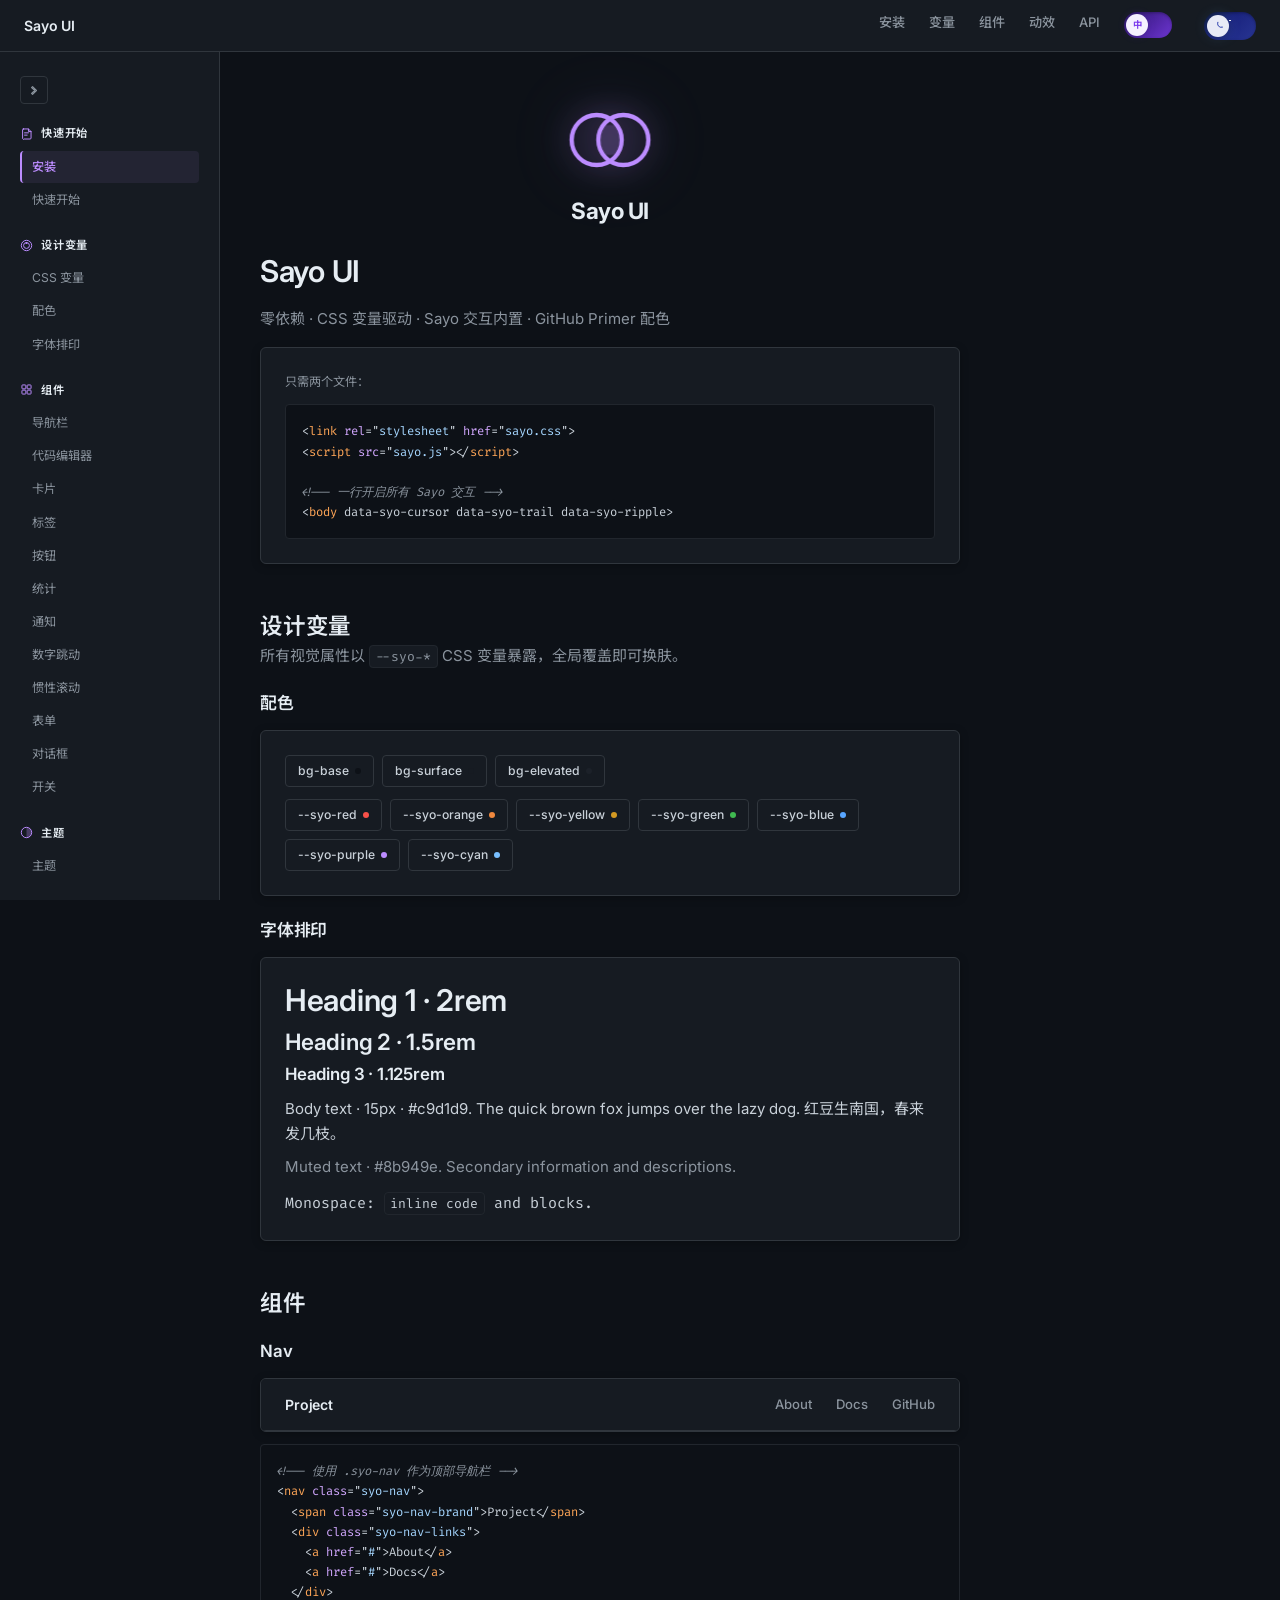
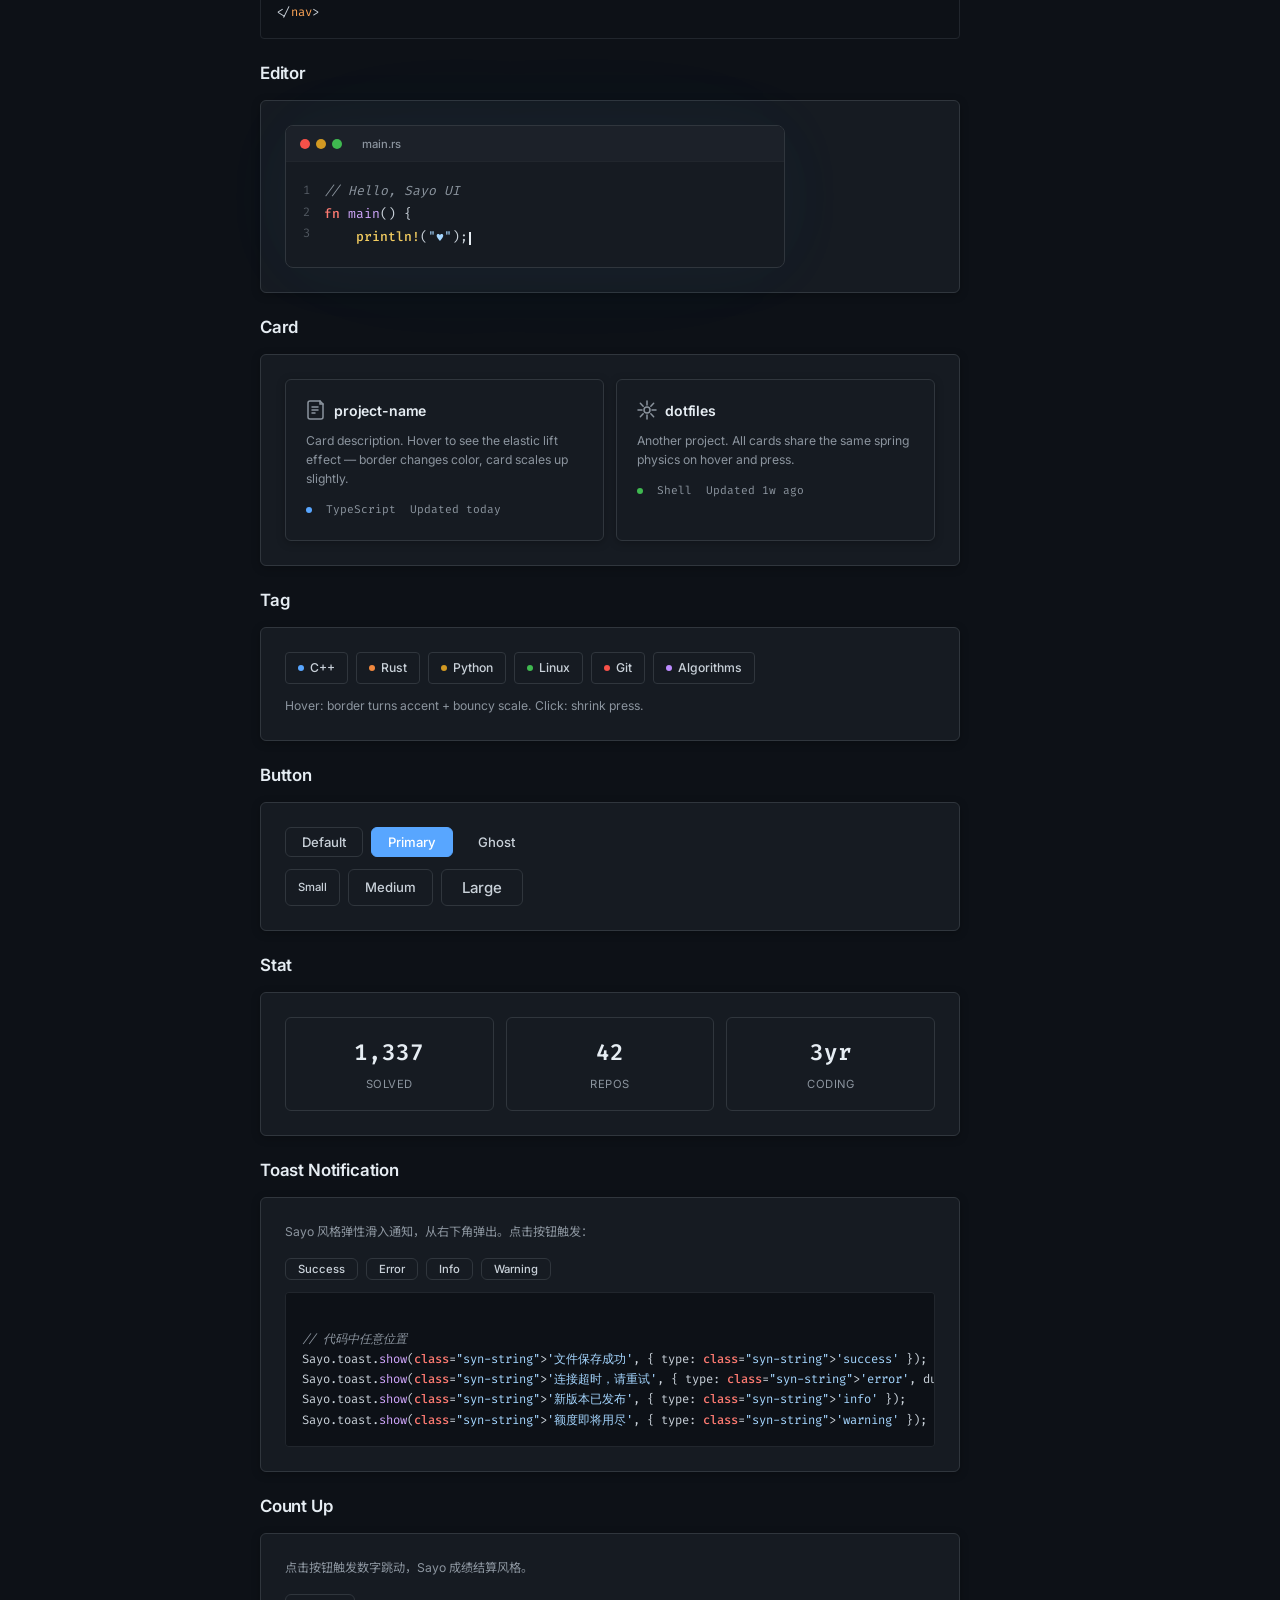
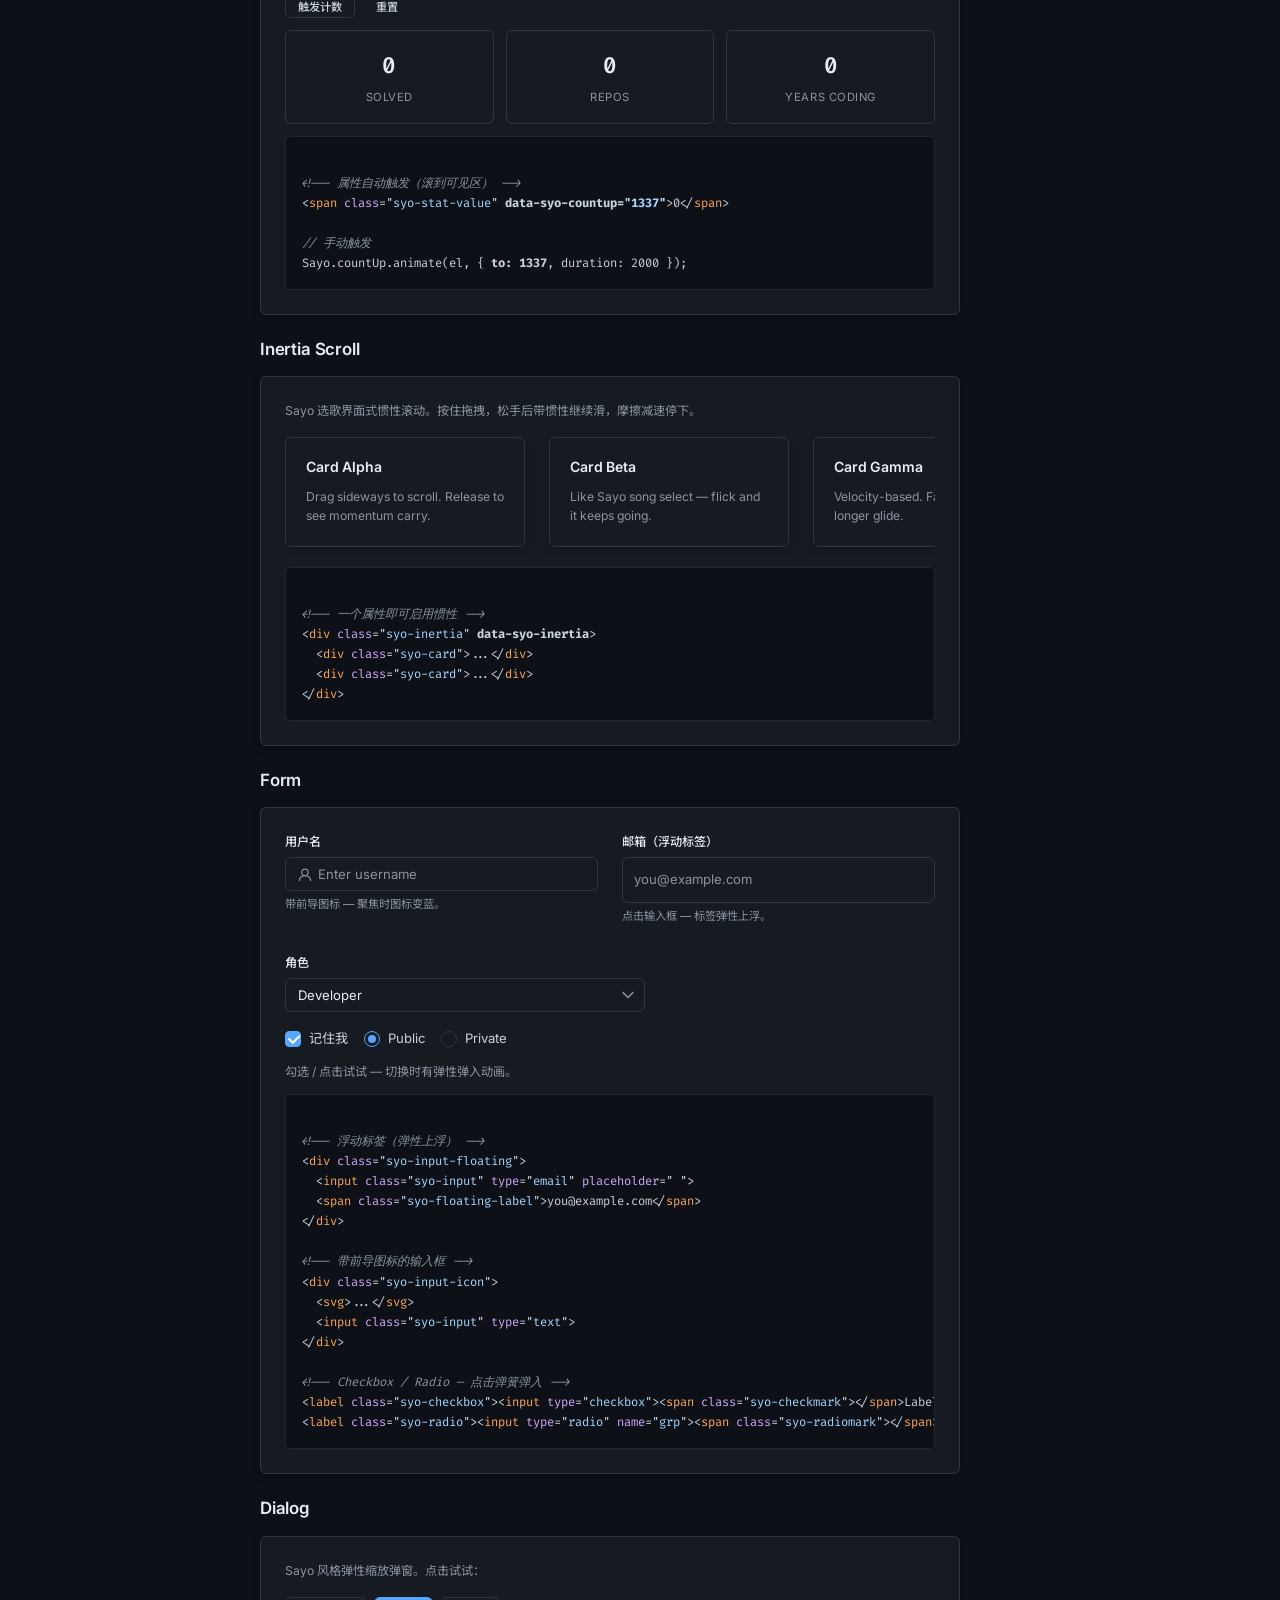
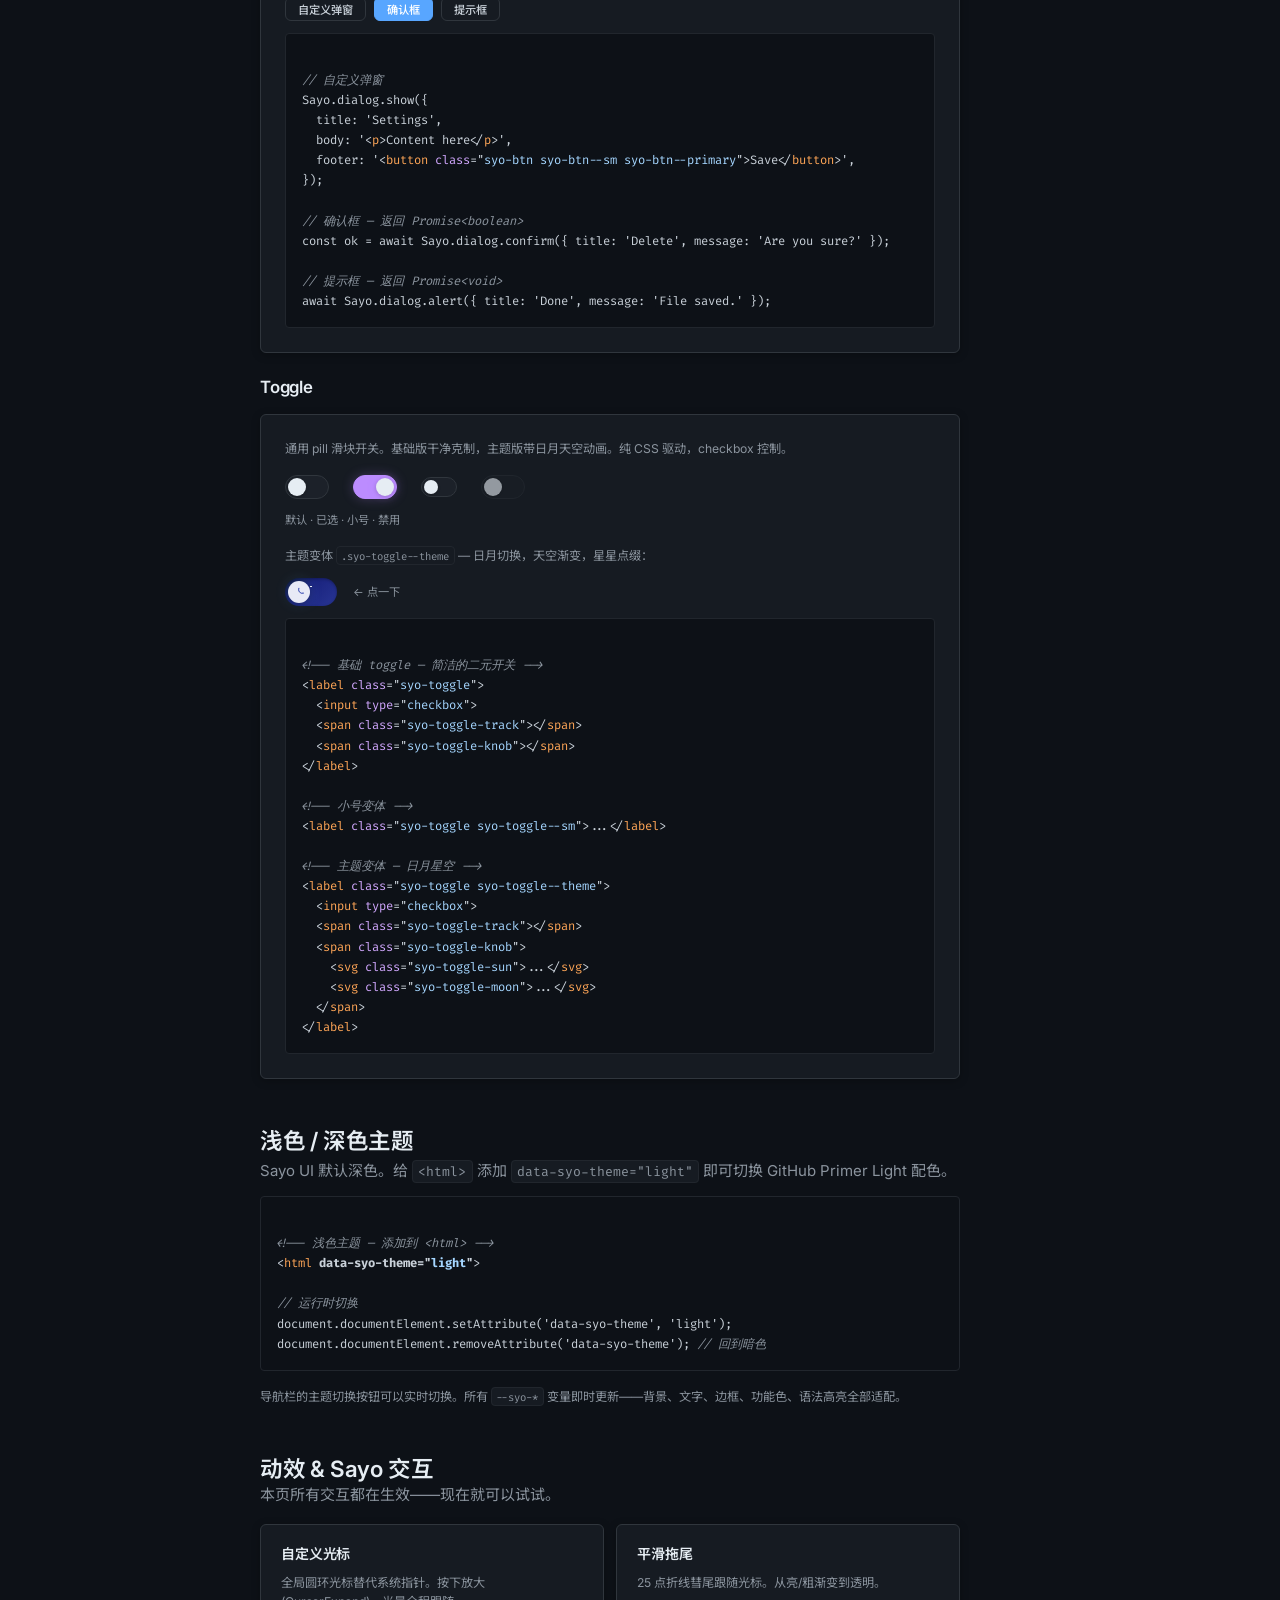
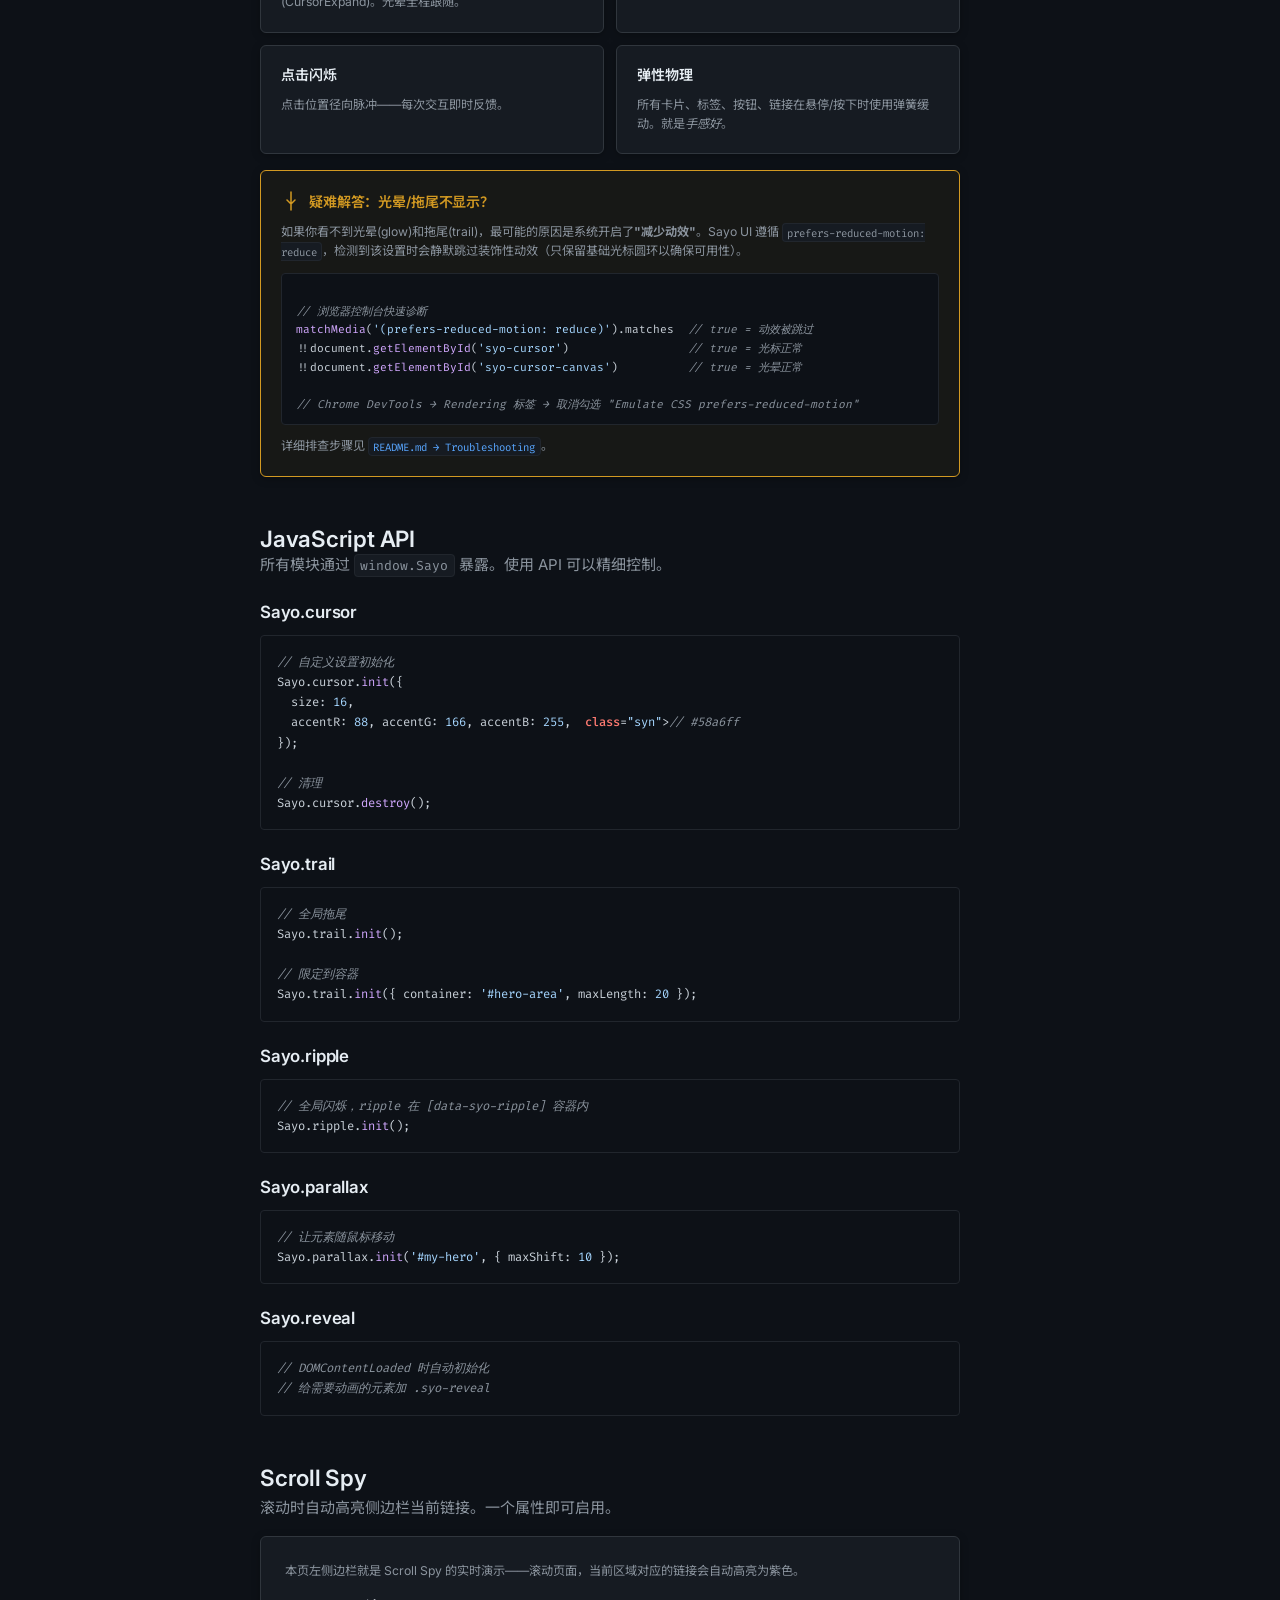
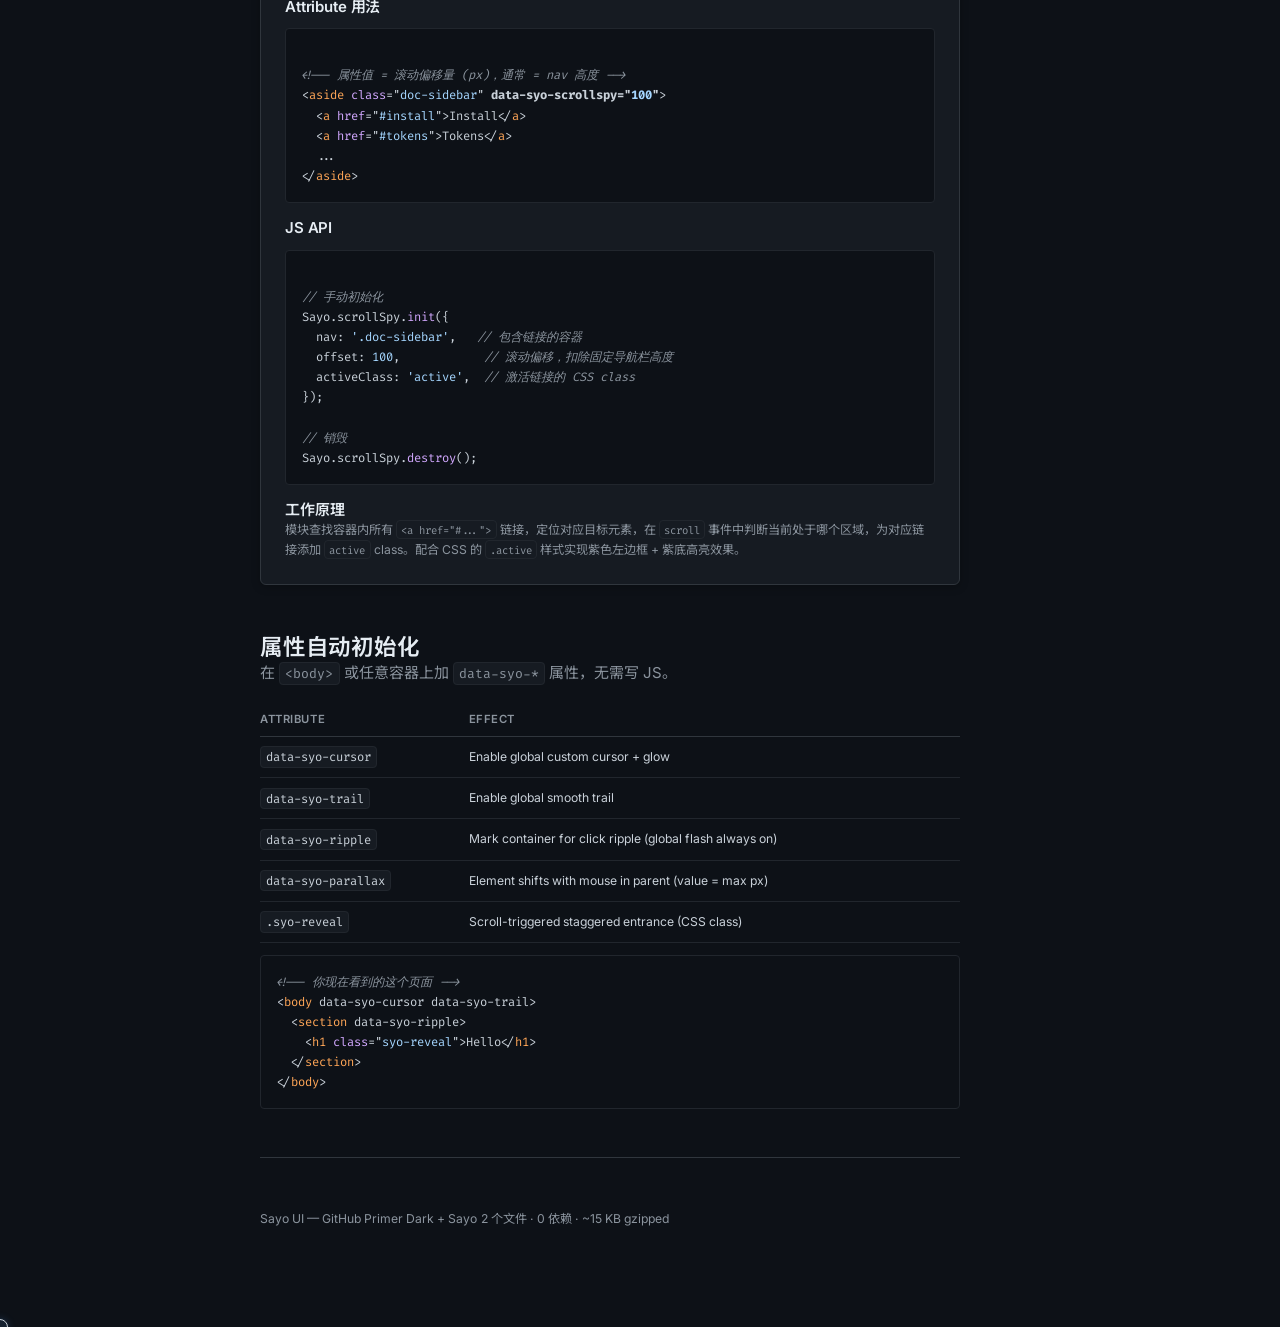
==== commit 5e6123c6: "feat(v1.1): unify BEM naming + 14 new icons - Rename .syo-toggle-theme -> .syo-toggle--theme - Renam" ====
--- a/index.html
+++ b/index.html
@@ -368,7 +368,7 @@
     <a href="#components" data-i18n="nav.components">组件</a>
     <a href="#motion" data-i18n="nav.motion">动效</a>
     <a href="#js" data-i18n="nav.js">API</a>
-    <label class="syo-toggle syo-toggle-lang" id="lang-toggle" title="Switch language">
+    <label class="syo-toggle syo-toggle--lang" id="lang-toggle" title="Switch language">
       <input type="checkbox" id="lang-checkbox">
       <span class="syo-toggle-track"></span>
       <span class="syo-toggle-knob">
@@ -376,7 +376,7 @@
         <span class="syo-lang-en">EN</span>
       </span>
     </label>
-    <label class="syo-toggle syo-toggle-theme" id="theme-toggle" title="Toggle theme" style="margin-left:var(--syo-space-2)">
+    <label class="syo-toggle syo-toggle--theme" id="theme-toggle" title="Toggle theme" style="margin-left:var(--syo-space-2)">
       <input type="checkbox" id="theme-checkbox">
       <span class="syo-toggle-track"></span>
       <span class="syo-toggle-knob">
@@ -449,7 +449,7 @@
     <svg width="13" height="13" viewBox="0 0 20 20" fill="none"><rect x="3" y="3" width="6" height="6" rx="1" stroke="currentColor" stroke-width="1.5"/><rect x="11" y="3" width="6" height="6" rx="1" stroke="currentColor" stroke-width="1.5"/><rect x="3" y="11" width="6" height="6" rx="1" stroke="currentColor" stroke-width="1.5"/><rect x="11" y="11" width="6" height="6" rx="1" stroke="currentColor" stroke-width="1.5"/></svg>
     <span data-i18n="sidebar.resources">Resources</span>
   </p>
-  <a href="icons/">Icons gallery</a>
+  <a href="icons/" data-i18n="sidebar.icons">Icons gallery</a>
 </aside>
 
 <!-- MAIN -->
@@ -863,9 +863,9 @@
     <p class="syo-text-xs syo-text-muted syo-mb-4" data-i18n="comp-toggle.labels">默认 · 已选 · 小号 · 禁用</p>
 
     <!-- Theme variant -->
-    <p class="syo-text-sm syo-text-muted syo-mb-3" data-i18n="comp-toggle.theme-desc">主题变体 <code>.syo-toggle-theme</code> — 日月切换，天空渐变，星星点缀：</p>
+    <p class="syo-text-sm syo-text-muted syo-mb-3" data-i18n="comp-toggle.theme-desc">主题变体 <code>.syo-toggle--theme</code> — 日月切换，天空渐变，星星点缀：</p>
     <div class="demo-row syo-mb-4" style="align-items:center;gap:var(--syo-space-4)">
-      <label class="syo-toggle syo-toggle-theme">
+      <label class="syo-toggle syo-toggle--theme">
         <input type="checkbox">
         <span class="syo-toggle-track"></span>
         <span class="syo-toggle-knob">
@@ -888,7 +888,7 @@
 &lt;label class="syo-toggle syo-toggle--sm"&gt;...&lt;/label&gt;
 
 <span class="syn" data-i18n="syn.theme-variant">&lt;!-- Theme variant — day/night with sun, moon, stars --&gt;</span>
-&lt;label class="syo-toggle syo-toggle-theme"&gt;
+&lt;label class="syo-toggle syo-toggle--theme"&gt;
   &lt;input type="checkbox"&gt;
   &lt;span class="syo-toggle-track"&gt;&lt;/span&gt;
   &lt;span class="syo-toggle-knob"&gt;
@@ -1205,11 +1205,12 @@
         /* Sidebar extras */
         'sidebar.toggle': '开关',
         'sidebar.resources': '资源',
+        'sidebar.icons': '图标库',
 
         /* Toggle section */
         'comp-toggle.desc': '通用 pill 滑块开关。基础版干净克制，主题版带日月天空动画。纯 CSS 驱动，checkbox 控制。',
         'comp-toggle.labels': '默认 · 已选 · 小号 · 禁用',
-        'comp-toggle.theme-desc': '主题变体 <code>.syo-toggle-theme</code> — 日月切换，天空渐变，星星点缀：',
+        'comp-toggle.theme-desc': '主题变体 <code>.syo-toggle--theme</code> — 日月切换，天空渐变，星星点缀：',
         'comp-toggle.try-it': '← 点一下',
 
         /* Scroll spy */
@@ -1361,11 +1362,12 @@
         /* Sidebar extras */
         'sidebar.toggle': 'Theme Toggle',
         'sidebar.resources': 'Resources',
+        'sidebar.icons': 'Icons gallery',
 
         /* Toggle section */
         'comp-toggle.desc': 'Generic pill toggle switch. Clean and restrained by default. Theme variant with sun/moon sky animation. Pure CSS, checkbox-driven.',
         'comp-toggle.labels': 'Default · Checked · Small · Disabled',
-        'comp-toggle.theme-desc': 'Theme variant <code>.syo-toggle-theme</code> — sun & moon switch, sky gradient, twinkling stars:',
+        'comp-toggle.theme-desc': 'Theme variant <code>.syo-toggle--theme</code> — sun & moon switch, sky gradient, twinkling stars:',
         'comp-toggle.try-it': '← Try it',
 
         /* Scroll spy */
--- a/sayo.css
+++ b/sayo.css
@@ -793,7 +793,7 @@
    Generic pill toggle switch. Pure CSS, checkbox-driven.
    Variants:
      .syo-toggle             — base: clean pill, blue when checked
-     .syo-toggle-theme       — day/night: sky gradient, stars, sun↔moon
+     .syo-toggle--theme       — day/night: sky gradient, stars, sun↔moon
      .syo-toggle.syo-toggle--sm  — compact (36×20)
 */
 
@@ -884,7 +884,7 @@
    Extends base toggle with sky gradient track, stars,
    and sun/moon icons inside the knob.
    ═══════════════════════════════════════════════════════════════ */
-.syo-toggle-theme {
+.syo-toggle--theme {
   --st-width: 52px;
   --st-height: 28px;
   --st-knob: 22px;
@@ -893,18 +893,18 @@
 }
 
 /* Night sky (unchecked — dark theme) → Day sky (checked — light theme) */
-.syo-toggle-theme .syo-toggle-track {
+.syo-toggle--theme .syo-toggle-track {
   background: linear-gradient(135deg, #0d1b3e 0%, #1a237e 40%, #283593 100%);
   border: none;
   box-shadow: inset 0 1px 3px rgba(0,0,0,0.3);
   transition: background 500ms ease;
 }
-.syo-toggle-theme input:checked ~ .syo-toggle-track {
+.syo-toggle--theme input:checked ~ .syo-toggle-track {
   background: linear-gradient(135deg, #81d4fa 0%, #4fc3f7 50%, #ffcc80 100%);
 }
 
 /* Stars — visible at night (unchecked), fade out for day (checked) */
-.syo-toggle-theme .syo-toggle-track::after {
+.syo-toggle--theme .syo-toggle-track::after {
   content: '';
   position: absolute;
   inset: 3px 6px;
@@ -918,38 +918,38 @@
     radial-gradient(1.2px 1.2px at 35% 60%, #fff 50%, transparent 50%);
   background-repeat: no-repeat;
 }
-.syo-toggle-theme input:checked ~ .syo-toggle-track::after { opacity: 0; }
+.syo-toggle--theme input:checked ~ .syo-toggle-track::after { opacity: 0; }
 
 /* Theme knob — moon (unchecked) → sun (checked) */
-.syo-toggle-theme .syo-toggle-knob {
+.syo-toggle--theme .syo-toggle-knob {
   background: #e8eaf6;
   box-shadow: 0 1px 6px rgba(0,0,0,0.25), 0 0 14px rgba(121,192,255,0.2);
   transition: transform 400ms var(--syo-ease-elastic),
               background 300ms ease,
               box-shadow 300ms ease;
 }
-.syo-toggle-theme input:checked ~ .syo-toggle-knob {
+.syo-toggle--theme input:checked ~ .syo-toggle-knob {
   background: #fff8e1;
   box-shadow: 0 1px 4px rgba(0,0,0,0.18), 0 0 8px rgba(255,183,77,0.3);
 }
 
 /* Icons — moon visible by default, sun on checked */
-.syo-toggle-theme .syo-toggle-knob svg {
+.syo-toggle--theme .syo-toggle-knob svg {
   position: absolute;
   width: 13px; height: 13px;
   transition: opacity 250ms ease, transform 300ms var(--syo-ease-elastic);
 }
 .syo-toggle-sun  { opacity: 0; transform: rotate(90deg); }
 .syo-toggle-moon { opacity: 1; transform: rotate(0); }
-.syo-toggle-theme input:checked ~ .syo-toggle-knob .syo-toggle-sun {
+.syo-toggle--theme input:checked ~ .syo-toggle-knob .syo-toggle-sun {
   opacity: 1; transform: rotate(0);
 }
-.syo-toggle-theme input:checked ~ .syo-toggle-knob .syo-toggle-moon {
+.syo-toggle--theme input:checked ~ .syo-toggle-knob .syo-toggle-moon {
   opacity: 0; transform: rotate(-60deg);
 }
 
 /* ── VARIANT: Language (text labels inside knob) ── */
-.syo-toggle-lang {
+.syo-toggle--lang {
   --st-width: 48px;
   --st-height: 26px;
   --st-knob: 22px;
@@ -957,18 +957,18 @@
   --st-travel: 22px;
 }
 /* Track: purple → deep blue */
-.syo-toggle-lang .syo-toggle-track {
+.syo-toggle--lang .syo-toggle-track {
   background: linear-gradient(135deg, #2d1b69 0%, #4c249f 50%, #6d35d1 100%);
   border: none;
   box-shadow: inset 0 1px 3px rgba(0,0,0,0.3);
   transition: background 400ms ease, box-shadow 400ms ease;
 }
-.syo-toggle-lang input:checked ~ .syo-toggle-track {
+.syo-toggle--lang input:checked ~ .syo-toggle-track {
   background: linear-gradient(135deg, #0d1b3e 0%, #122a5c 50%, #1a3a7a 100%);
   box-shadow: inset 0 1px 3px rgba(0,0,0,0.2), 0 0 10px rgba(88, 166, 255, 0.15);
 }
 /* Knob: light, works on both purple and blue */
-.syo-toggle-lang .syo-toggle-knob {
+.syo-toggle--lang .syo-toggle-knob {
   font-size: 0.625rem;
   font-weight: 700;
   color: #7c3aed;
@@ -979,13 +979,13 @@
               box-shadow 300ms var(--syo-ease-out),
               color 250ms ease, background 250ms ease;
 }
-.syo-toggle-lang input:checked ~ .syo-toggle-knob {
+.syo-toggle--lang input:checked ~ .syo-toggle-knob {
   color: #3b82f6;
   background: #eff6ff;
   box-shadow: 0 1px 4px rgba(0,0,0,0.15), 0 0 10px rgba(59, 130, 246, 0.25);
 }
-.syo-toggle-lang .syo-toggle-knob .syo-lang-zh,
-.syo-toggle-lang .syo-toggle-knob .syo-lang-en {
+.syo-toggle--lang .syo-toggle-knob .syo-lang-zh,
+.syo-toggle--lang .syo-toggle-knob .syo-lang-en {
   position: absolute;
   inset: 0;
   display: flex;
@@ -993,12 +993,12 @@
   justify-content: center;
   transition: opacity 200ms ease, transform 200ms var(--syo-ease-elastic);
 }
-.syo-toggle-lang .syo-lang-zh { opacity: 1; transform: scale(1); }
-.syo-toggle-lang .syo-lang-en { opacity: 0; transform: scale(0.6); }
-.syo-toggle-lang input:checked ~ .syo-toggle-knob .syo-lang-zh {
+.syo-toggle--lang .syo-lang-zh { opacity: 1; transform: scale(1); }
+.syo-toggle--lang .syo-lang-en { opacity: 0; transform: scale(0.6); }
+.syo-toggle--lang input:checked ~ .syo-toggle-knob .syo-lang-zh {
   opacity: 0; transform: scale(0.6);
 }
-.syo-toggle-lang input:checked ~ .syo-toggle-knob .syo-lang-en {
+.syo-toggle--lang input:checked ~ .syo-toggle-knob .syo-lang-en {
   opacity: 1; transform: scale(1);
 }
 
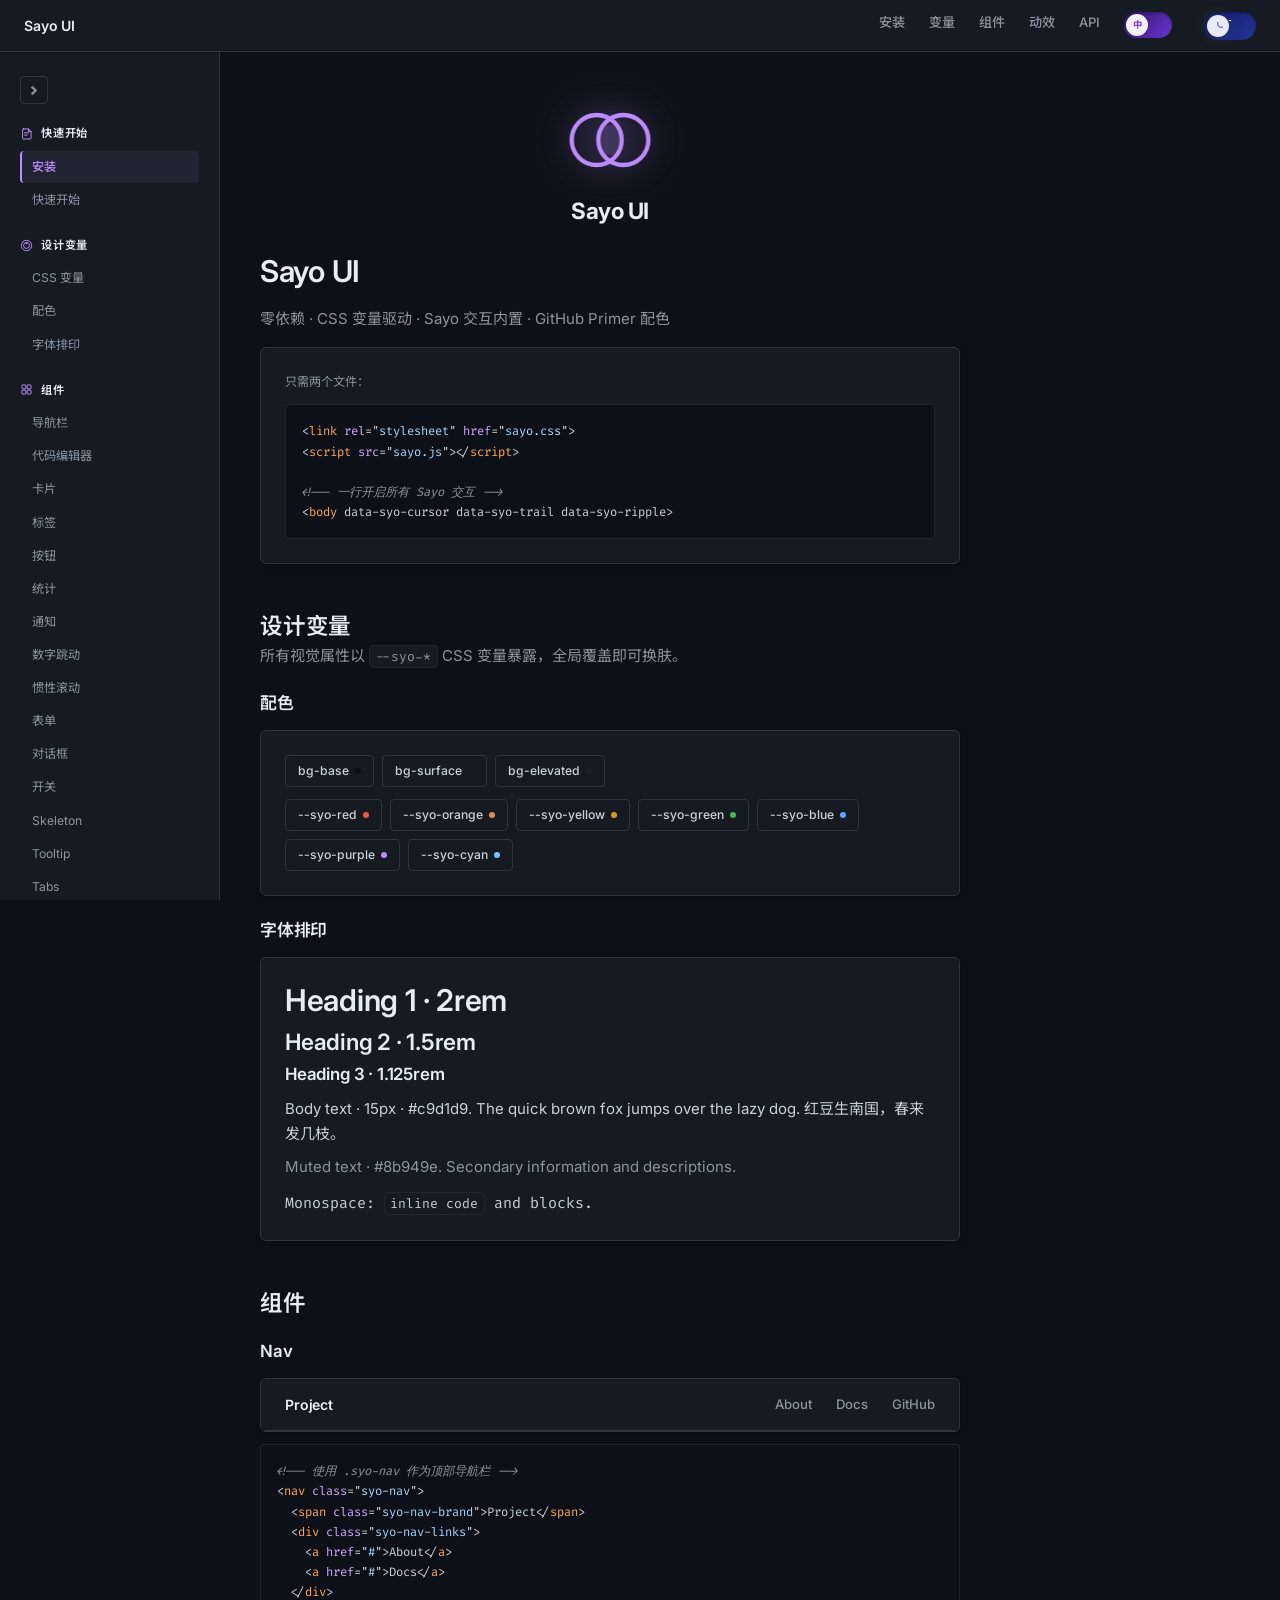
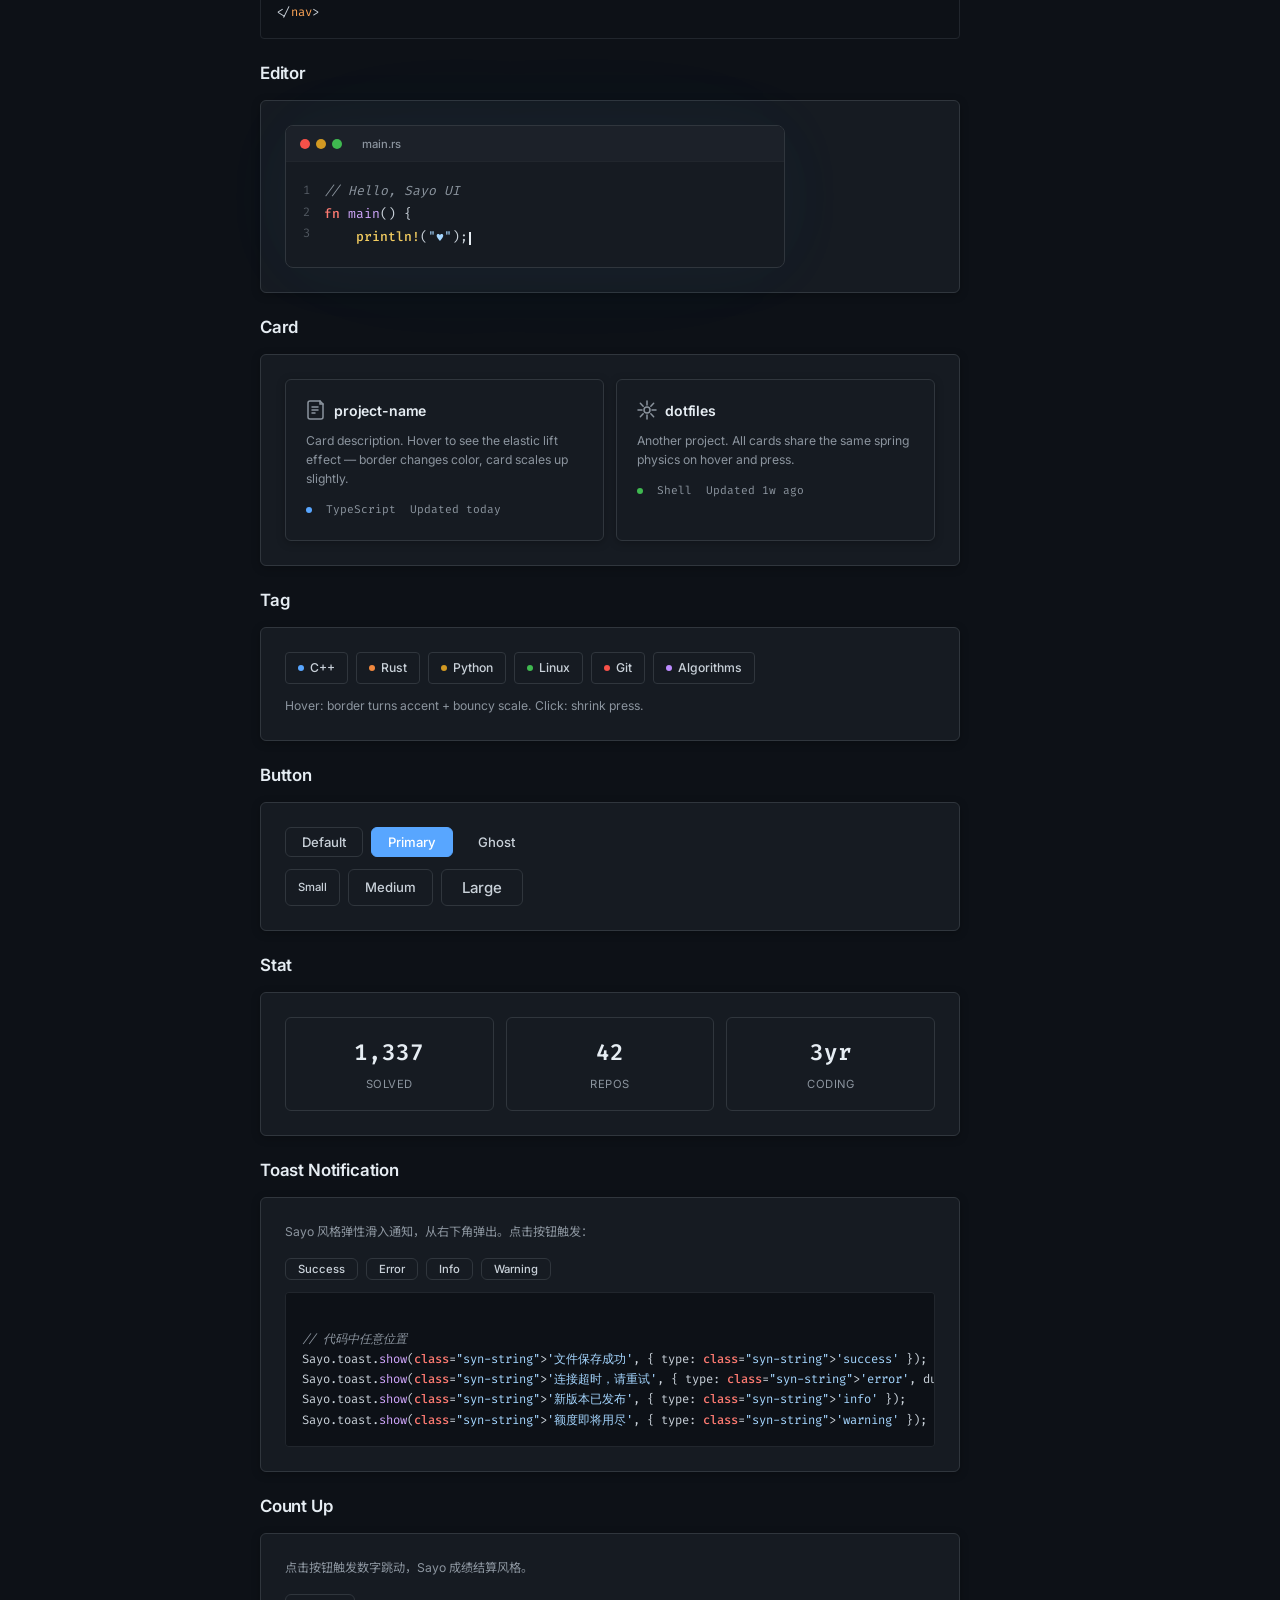
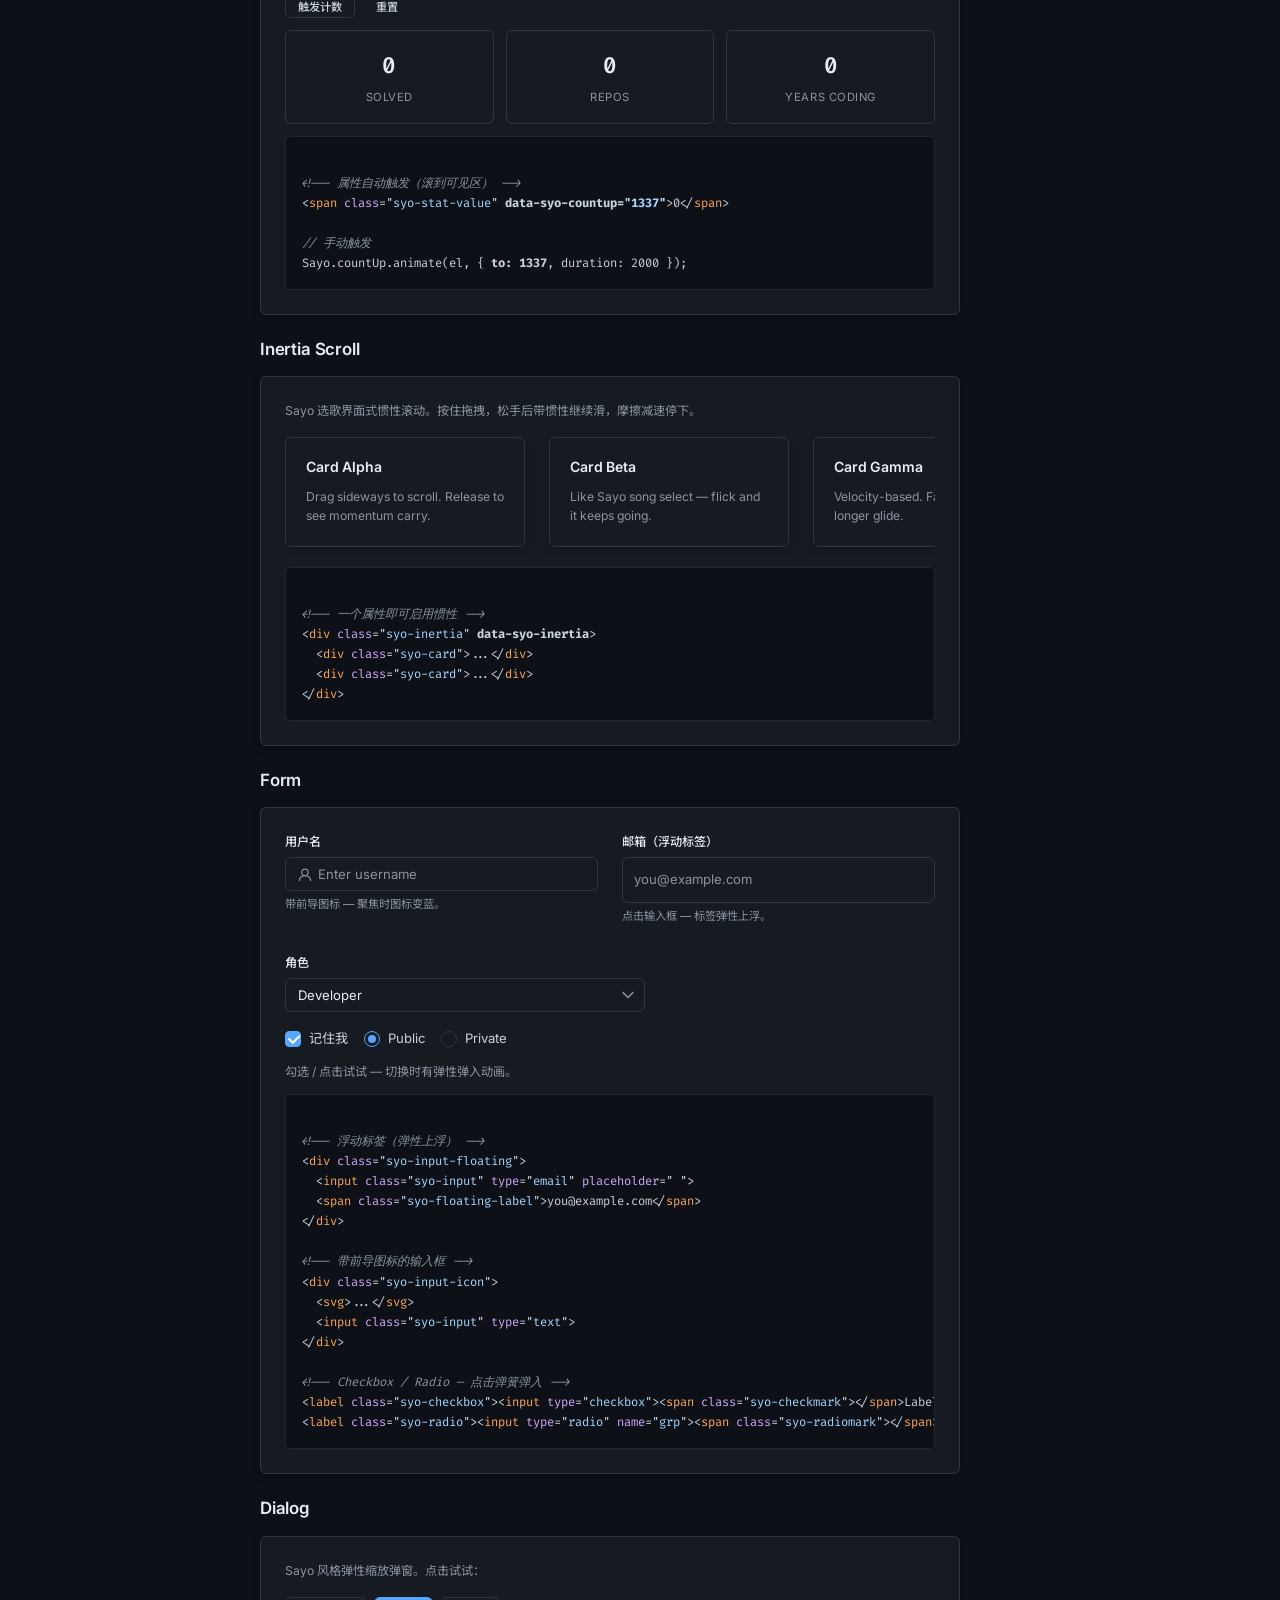
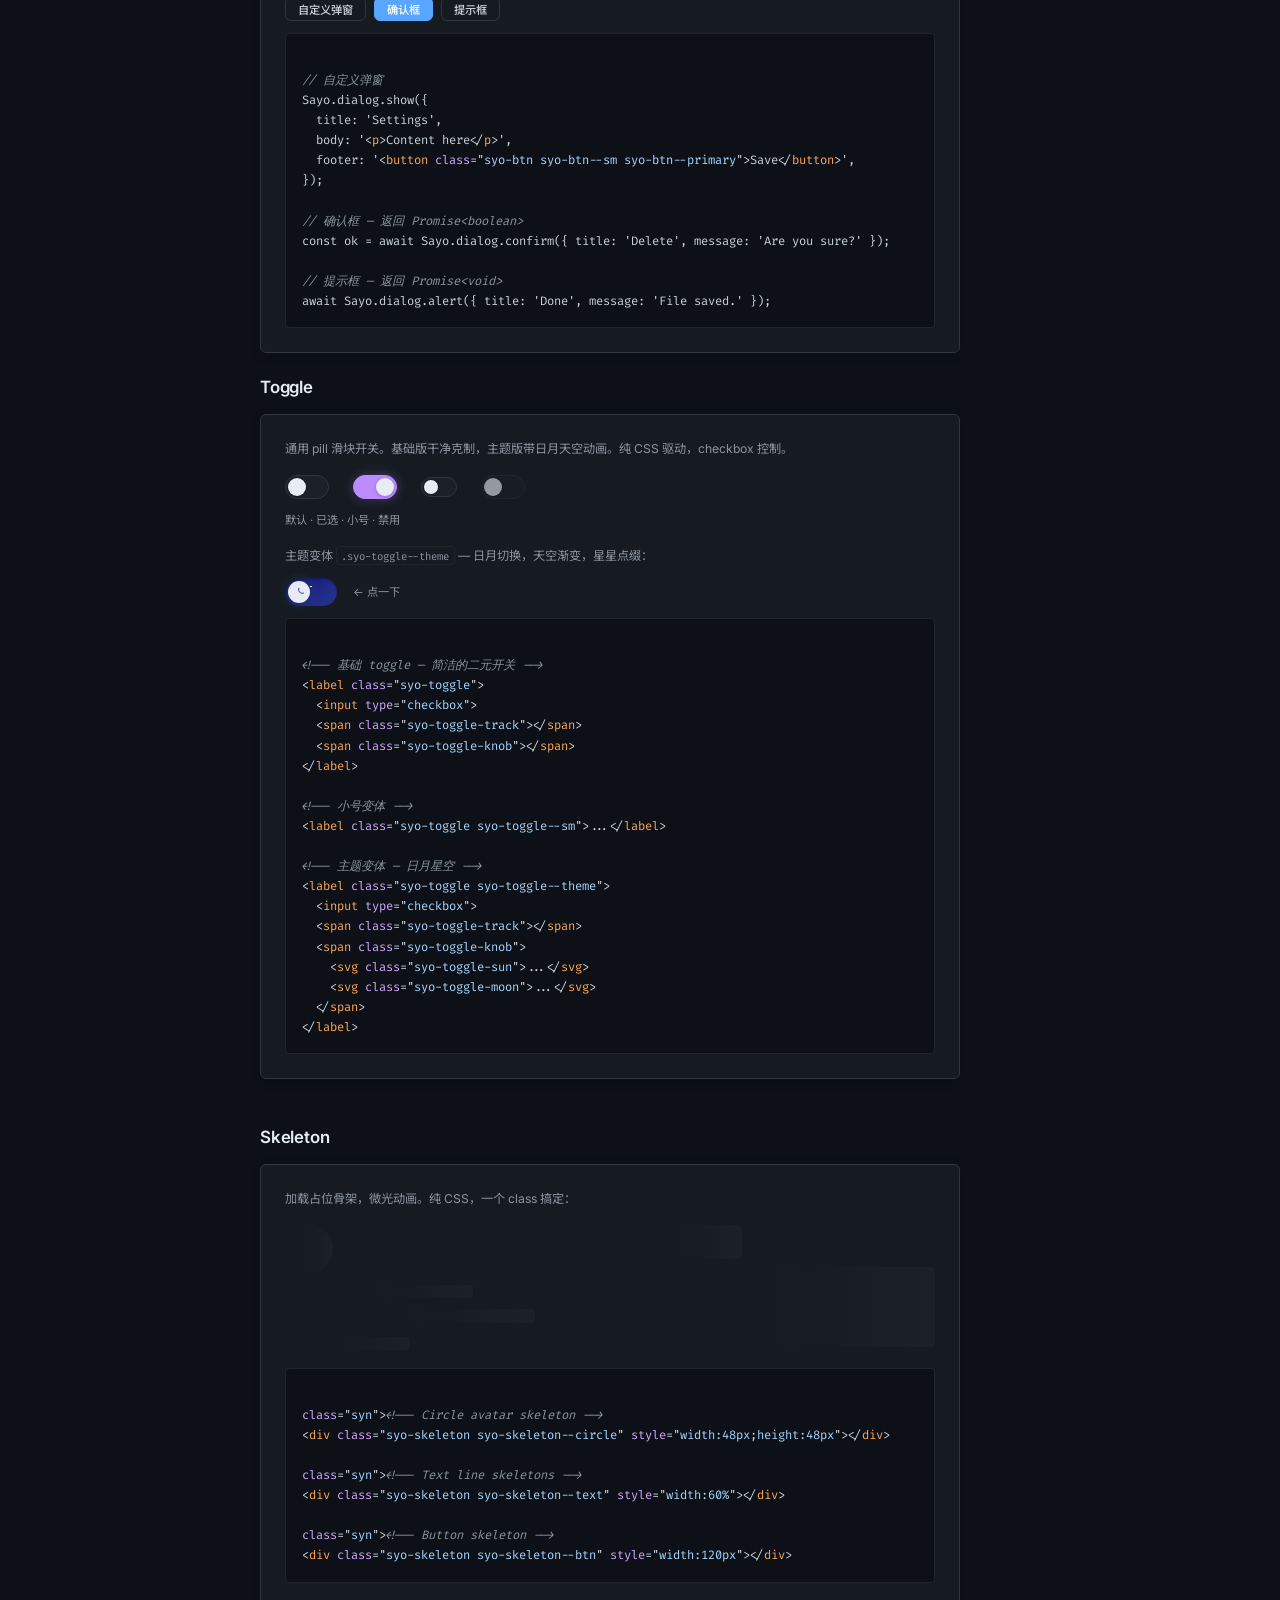
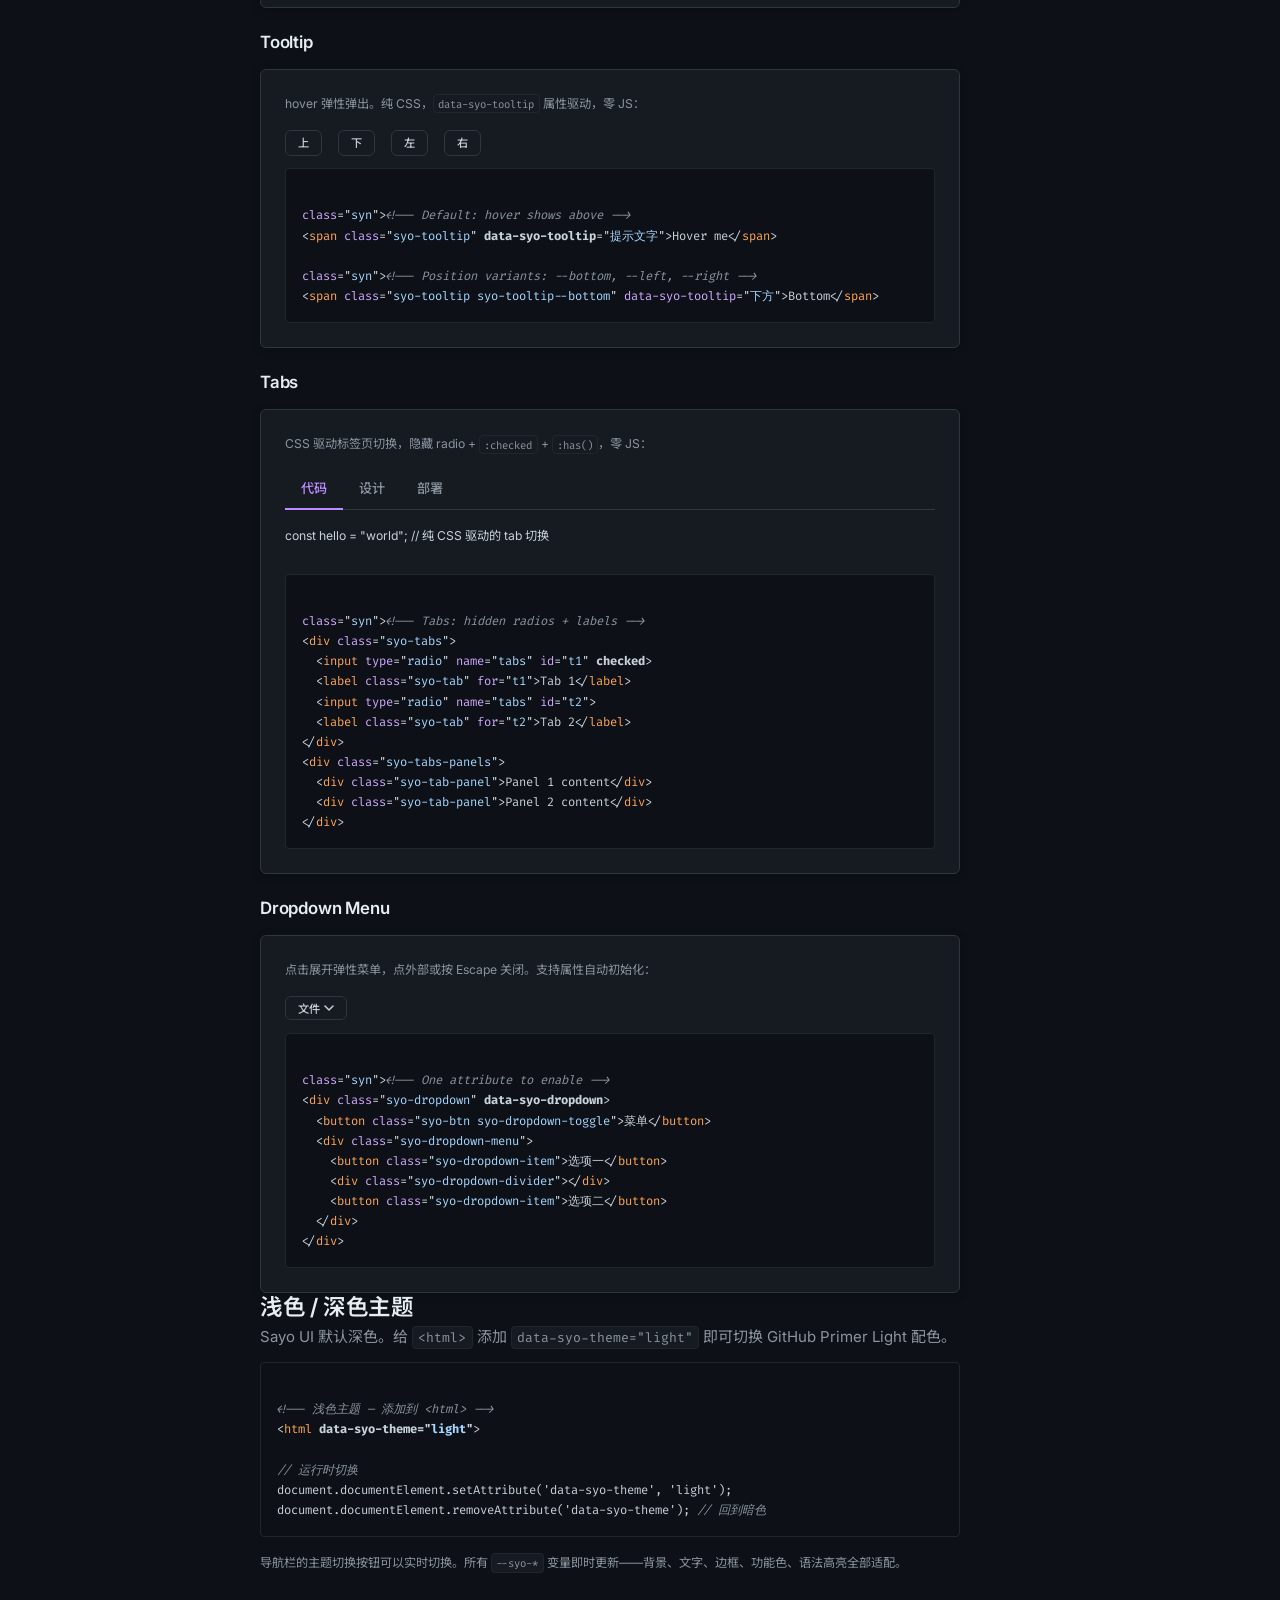
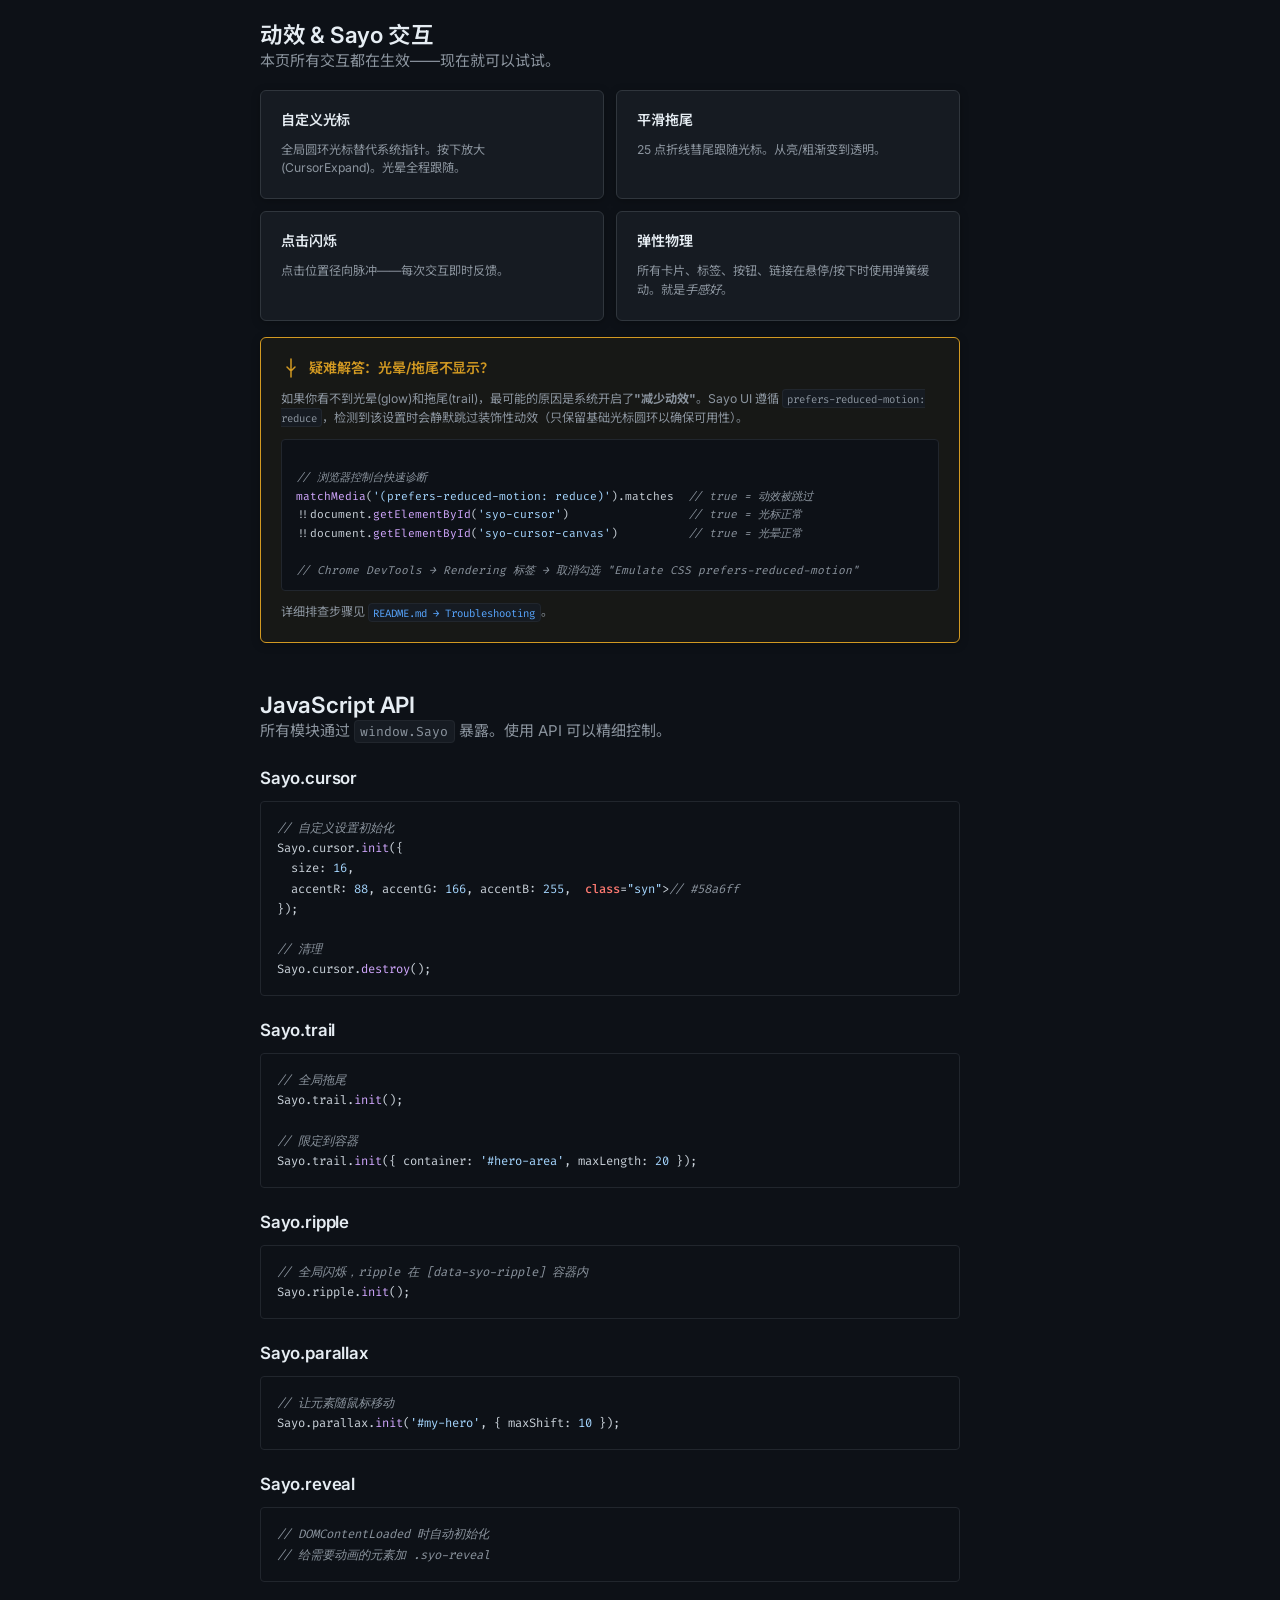
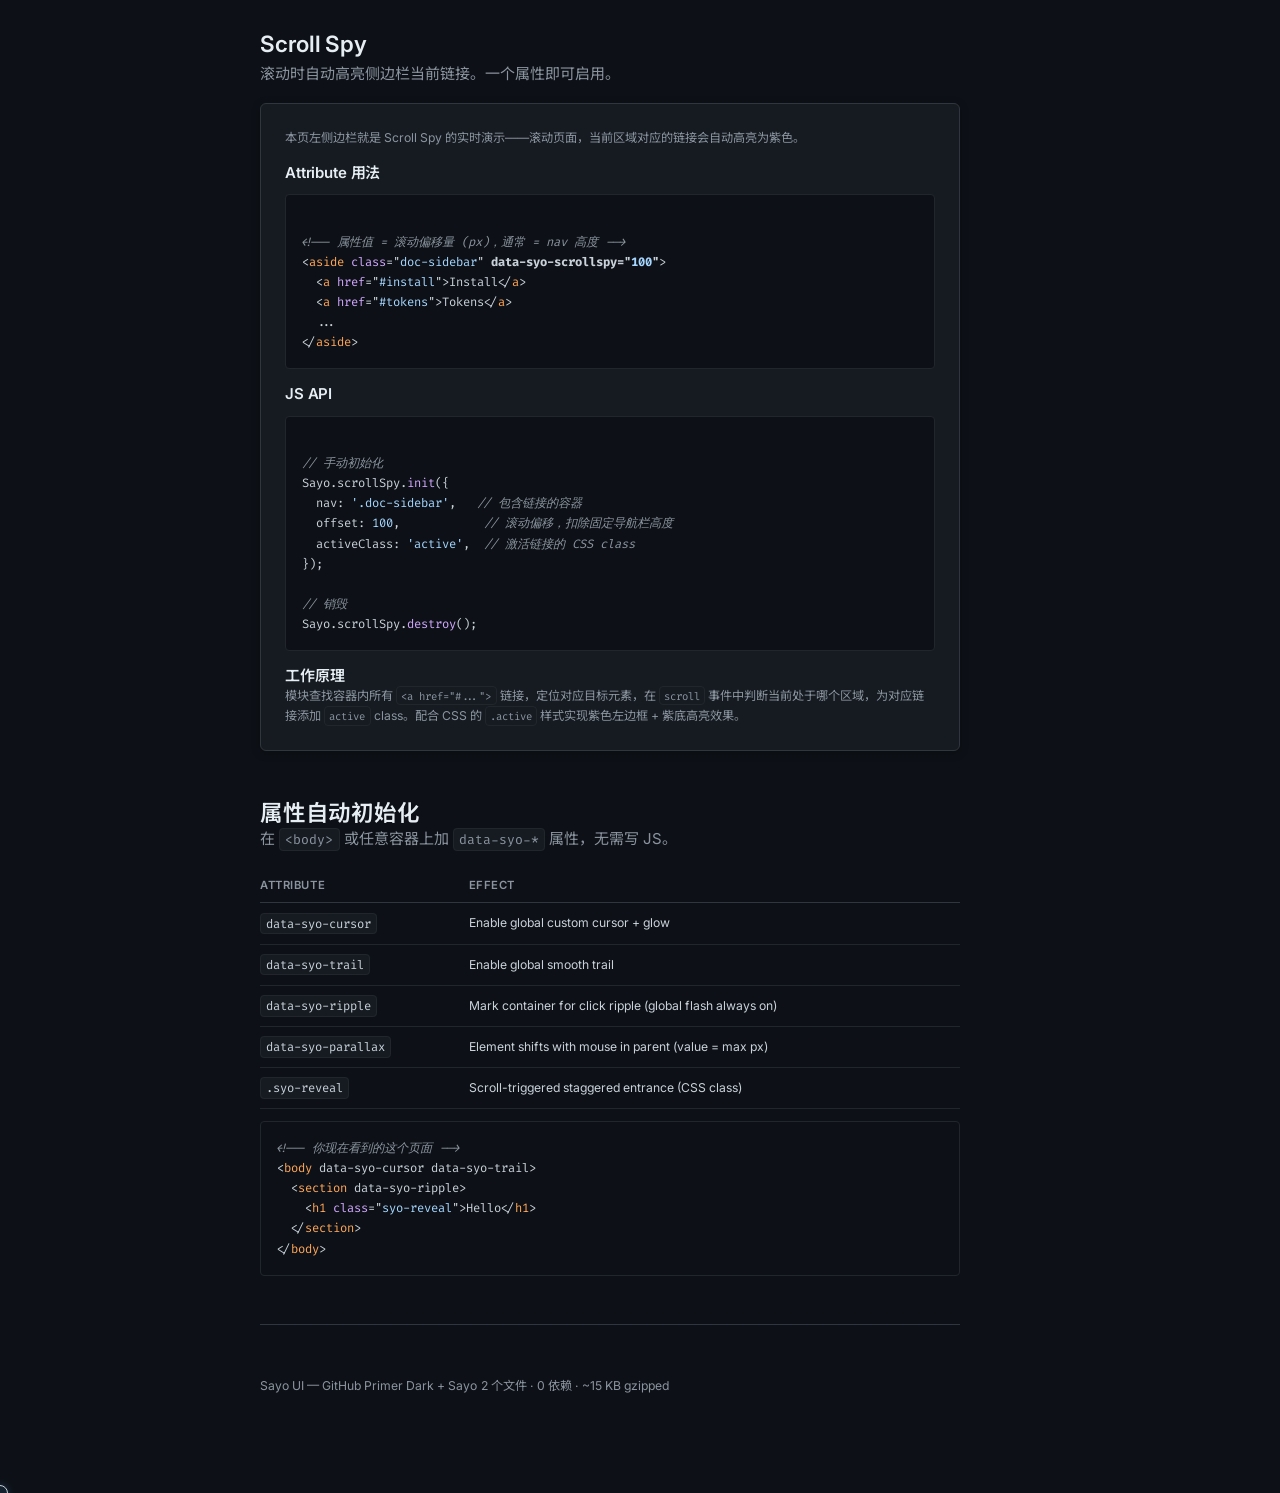
==== commit a690c9d8: "feat(v1.2): add Skeleton, Tooltip, Tabs, Dropdown components - Skeleton: pure CSS shimmer loading pl" ====
--- a/index.html
+++ b/index.html
@@ -368,7 +368,7 @@
     <a href="#components" data-i18n="nav.components">组件</a>
     <a href="#motion" data-i18n="nav.motion">动效</a>
     <a href="#js" data-i18n="nav.js">API</a>
-    <label class="syo-toggle syo-toggle--lang" id="lang-toggle" title="Switch language">
+    <label class="syo-toggle syo-toggle--lang" id="lang-toggle" title="Switch language" aria-label="Switch language" data-i18n-attr="aria-label:lang.switch-label">
       <input type="checkbox" id="lang-checkbox">
       <span class="syo-toggle-track"></span>
       <span class="syo-toggle-knob">
@@ -376,7 +376,7 @@
         <span class="syo-lang-en">EN</span>
       </span>
     </label>
-    <label class="syo-toggle syo-toggle--theme" id="theme-toggle" title="Toggle theme" style="margin-left:var(--syo-space-2)">
+    <label class="syo-toggle syo-toggle--theme" id="theme-toggle" title="Toggle theme" aria-label="Toggle theme" data-i18n-attr="aria-label:theme.toggle-label" style="margin-left:var(--syo-space-2)">
       <input type="checkbox" id="theme-checkbox">
       <span class="syo-toggle-track"></span>
       <span class="syo-toggle-knob">
@@ -429,6 +429,10 @@
   <a href="#comp-form" data-i18n="sidebar.form">表单</a>
   <a href="#comp-dialog" data-i18n="sidebar.dialog">对话框</a>
   <a href="#comp-toggle" data-i18n="sidebar.toggle">Theme Toggle</a>
+  <a href="#comp-skeleton">Skeleton</a>
+  <a href="#comp-tooltip">Tooltip</a>
+  <a href="#comp-tabs">Tabs</a>
+  <a href="#comp-dropdown">Dropdown</a>
 
   <p class="doc-sidebar-title">
     <svg width="13" height="13" viewBox="0 0 20 20" fill="none"><circle cx="10" cy="10" r="8" stroke="currentColor" stroke-width="1.5"/><path d="M10 2a8 8 0 010 16V2z" fill="currentColor" opacity="0.3"/></svg>
@@ -897,6 +901,113 @@
   &lt;/span&gt;
 &lt;/label&gt;</div>
   </div>
+</div>
+
+<!-- ── SKELETON ── -->
+<h3 id="comp-skeleton" class="syo-mt-6">Skeleton</h3>
+<div class="demo-box">
+  <p class="syo-text-sm syo-text-muted syo-mb-4">加载占位骨架，微光动画。纯 CSS，一个 class 搞定：</p>
+  <div class="demo-row syo-mb-4" style="gap:var(--syo-space-6)">
+    <div style="flex:1">
+      <div class="syo-skeleton syo-skeleton--circle" style="width:48px;height:48px;margin-bottom:8px"></div>
+      <div class="syo-skeleton syo-skeleton--text" style="width:60%;margin-bottom:6px"></div>
+      <div class="syo-skeleton syo-skeleton--text" style="width:80%;margin-bottom:6px"></div>
+      <div class="syo-skeleton syo-skeleton--text" style="width:40%"></div>
+    </div>
+    <div style="flex:1">
+      <div class="syo-skeleton syo-skeleton--btn" style="width:120px;margin-bottom:8px"></div>
+      <div class="syo-skeleton" style="height:80px;margin-bottom:8px"></div>
+    </div>
+  </div>
+  <div class="code-block syo-mt-3">
+<span class="syn">&lt;!-- Circle avatar skeleton --&gt;</span>
+&lt;div class="syo-skeleton syo-skeleton--circle" style="width:48px;height:48px"&gt;&lt;/div&gt;
+
+<span class="syn">&lt;!-- Text line skeletons --&gt;</span>
+&lt;div class="syo-skeleton syo-skeleton--text" style="width:60%"&gt;&lt;/div&gt;
+
+<span class="syn">&lt;!-- Button skeleton --&gt;</span>
+&lt;div class="syo-skeleton syo-skeleton--btn" style="width:120px"&gt;&lt;/div&gt;</div>
+</div>
+
+<!-- ── TOOLTIP ── -->
+<h3 id="comp-tooltip" class="syo-mt-6">Tooltip</h3>
+<div class="demo-box">
+  <p class="syo-text-sm syo-text-muted syo-mb-4">hover 弹性弹出。纯 CSS，<code>data-syo-tooltip</code> 属性驱动，零 JS：</p>
+  <div class="demo-row" style="gap:var(--syo-space-4);align-items:center">
+    <span class="syo-tooltip syo-btn syo-btn--sm" data-syo-tooltip="保存到本地">上</span>
+    <span class="syo-tooltip syo-tooltip--bottom syo-btn syo-btn--sm" data-syo-tooltip="从云端下载">下</span>
+    <span class="syo-tooltip syo-tooltip--left syo-btn syo-btn--sm" data-syo-tooltip="返回上一页">左</span>
+    <span class="syo-tooltip syo-tooltip--right syo-btn syo-btn--sm" data-syo-tooltip="跳转到下一页">右</span>
+  </div>
+  <div class="code-block syo-mt-3">
+<span class="syn">&lt;!-- Default: hover shows above --&gt;</span>
+&lt;span class="syo-tooltip" <strong>data-syo-tooltip</strong>="提示文字"&gt;Hover me&lt;/span&gt;
+
+<span class="syn">&lt;!-- Position variants: --bottom, --left, --right --&gt;</span>
+&lt;span class="syo-tooltip syo-tooltip--bottom" data-syo-tooltip="下方"&gt;Bottom&lt;/span&gt;</div>
+</div>
+
+<!-- ── TABS ── -->
+<h3 id="comp-tabs" class="syo-mt-6">Tabs</h3>
+<div class="demo-box">
+  <p class="syo-text-sm syo-text-muted syo-mb-4">CSS 驱动标签页切换，隐藏 radio + <code>:checked</code> + <code>:has()</code>，零 JS：</p>
+  <div class="syo-tabs">
+    <input type="radio" name="demo-tabs" id="tab-1" checked>
+    <label class="syo-tab" for="tab-1">代码</label>
+    <input type="radio" name="demo-tabs" id="tab-2">
+    <label class="syo-tab" for="tab-2">设计</label>
+    <input type="radio" name="demo-tabs" id="tab-3">
+    <label class="syo-tab" for="tab-3">部署</label>
+  </div>
+  <div class="syo-tabs-panels">
+    <div class="syo-tab-panel"><p class="syo-text-sm">const hello = "world"; // 纯 CSS 驱动的 tab 切换</p></div>
+    <div class="syo-tab-panel"><p class="syo-text-sm">Figma → Code → 弹性动效 → 发布。保持一致的视觉语言。</p></div>
+    <div class="syo-tab-panel"><p class="syo-text-sm">两个文件，零依赖。扔到服务器上就能跑。</p></div>
+  </div>
+  <div class="code-block syo-mt-3">
+<span class="syn">&lt;!-- Tabs: hidden radios + labels --&gt;</span>
+&lt;div class="syo-tabs"&gt;
+  &lt;input type="radio" name="tabs" id="t1" <strong>checked</strong>&gt;
+  &lt;label class="syo-tab" for="t1"&gt;Tab 1&lt;/label&gt;
+  &lt;input type="radio" name="tabs" id="t2"&gt;
+  &lt;label class="syo-tab" for="t2"&gt;Tab 2&lt;/label&gt;
+&lt;/div&gt;
+&lt;div class="syo-tabs-panels"&gt;
+  &lt;div class="syo-tab-panel"&gt;Panel 1 content&lt;/div&gt;
+  &lt;div class="syo-tab-panel"&gt;Panel 2 content&lt;/div&gt;
+&lt;/div&gt;</div>
+</div>
+
+<!-- ── DROPDOWN ── -->
+<h3 id="comp-dropdown" class="syo-mt-6">Dropdown Menu</h3>
+<div class="demo-box">
+  <p class="syo-text-sm syo-text-muted syo-mb-4">点击展开弹性菜单，点外部或按 Escape 关闭。支持属性自动初始化：</p>
+  <div class="demo-row" style="gap:var(--syo-space-4);align-items:flex-start">
+    <div class="syo-dropdown" data-syo-dropdown>
+      <button class="syo-btn syo-btn--sm syo-dropdown-toggle">
+        文件
+        <svg width="10" height="6" viewBox="0 0 10 6" fill="none"><path d="M1 1l4 4 4-4" stroke="currentColor" stroke-width="1.5" stroke-linecap="round" stroke-linejoin="round"/></svg>
+      </button>
+      <div class="syo-dropdown-menu">
+        <button class="syo-dropdown-item">新建项目</button>
+        <button class="syo-dropdown-item">打开文件…</button>
+        <div class="syo-dropdown-divider"></div>
+        <button class="syo-dropdown-item">保存</button>
+        <button class="syo-dropdown-item" style="color:var(--syo-red)">删除</button>
+      </div>
+    </div>
+  </div>
+  <div class="code-block syo-mt-3">
+<span class="syn">&lt;!-- One attribute to enable --&gt;</span>
+&lt;div class="syo-dropdown" <strong>data-syo-dropdown</strong>&gt;
+  &lt;button class="syo-btn syo-dropdown-toggle"&gt;菜单&lt;/button&gt;
+  &lt;div class="syo-dropdown-menu"&gt;
+    &lt;button class="syo-dropdown-item"&gt;选项一&lt;/button&gt;
+    &lt;div class="syo-dropdown-divider"&gt;&lt;/div&gt;
+    &lt;button class="syo-dropdown-item"&gt;选项二&lt;/button&gt;
+  &lt;/div&gt;
+&lt;/div&gt;</div>
 </div>
 
 <!-- ── LIGHT THEME ── -->
@@ -1268,6 +1379,8 @@
         /* lang toggle */
         'lang.switch': 'EN',
         'lang.title': '切换到英文',
+        'lang.switch-label': '切换语言',
+        'theme.toggle-label': '切换主题',
       },
       en: {
         'nav.install': 'Install',
@@ -1427,6 +1540,8 @@
 
         'lang.switch': '中',
         'lang.title': 'Switch to Chinese',
+        'lang.switch-label': 'Switch language',
+        'theme.toggle-label': 'Toggle theme',
       }
     };
 
--- a/sayo.css
+++ b/sayo.css
@@ -861,7 +861,7 @@
   box-shadow: 0 1px 4px rgba(0,0,0,0.2), 0 0 10px rgba(188, 140, 255, 0.3);
 }
 .syo-toggle input:focus-visible ~ .syo-toggle-knob {
-  outline: 2px solid var(--syo-accent);
+  outline: 2px solid var(--syo-blue);
   outline-offset: 2px;
 }
 
@@ -1217,6 +1217,236 @@
 .syo-inertia > * {
   flex-shrink: 0;
   white-space: normal;
+}
+
+/* ── COMPONENTS: SKELETON ─────────────────────────────────── */
+.syo-skeleton {
+  display: block;
+  background: var(--syo-bg-surface);
+  border-radius: var(--syo-radius-sm);
+  animation: syo-shimmer 1.8s ease-in-out infinite;
+  background: linear-gradient(
+    90deg,
+    var(--syo-bg-surface) 25%,
+    var(--syo-bg-elevated) 50%,
+    var(--syo-bg-surface) 75%
+  );
+  background-size: 200% 100%;
+}
+
+.syo-skeleton--text {
+  display: inline-block;
+  height: 0.875em;
+  border-radius: var(--syo-radius-sm);
+  vertical-align: middle;
+}
+
+.syo-skeleton--circle {
+  border-radius: 50%;
+}
+
+.syo-skeleton--btn {
+  height: 34px;
+  border-radius: var(--syo-radius-md);
+}
+
+@keyframes syo-shimmer {
+  0%   { background-position: 200% 0; }
+  100% { background-position: -200% 0; }
+}
+
+/* ── COMPONENTS: TOOLTIP ──────────────────────────────────── */
+.syo-tooltip {
+  position: relative;
+  display: inline-flex;
+  cursor: help;
+}
+
+.syo-tooltip::after {
+  content: attr(data-syo-tooltip);
+  position: absolute;
+  bottom: calc(100% + 8px);
+  left: 50%;
+  transform: translateX(-50%) scale(0.8);
+  transform-origin: bottom center;
+  padding: 4px 10px;
+  font-family: var(--syo-font-sans);
+  font-size: 0.75rem;
+  font-weight: 500;
+  line-height: 1.45;
+  color: var(--syo-fg-default);
+  background: var(--syo-bg-elevated);
+  border: 1px solid var(--syo-border);
+  border-radius: var(--syo-radius-sm);
+  white-space: nowrap;
+  pointer-events: none;
+  opacity: 0;
+  transition: opacity 150ms var(--syo-ease-out),
+              transform 250ms var(--syo-ease-elastic);
+  z-index: 9999;
+}
+
+.syo-tooltip:hover::after,
+.syo-tooltip:focus-visible::after {
+  opacity: 1;
+  transform: translateX(-50%) scale(1);
+}
+
+/* Position variants */
+.syo-tooltip--bottom::after {
+  bottom: auto;
+  top: calc(100% + 8px);
+  transform-origin: top center;
+}
+
+.syo-tooltip--left::after {
+  left: auto;
+  right: calc(100% + 8px);
+  bottom: auto;
+  top: 50%;
+  transform: translateY(-50%) scale(0.8);
+  transform-origin: right center;
+}
+
+.syo-tooltip--left:hover::after,
+.syo-tooltip--left:focus-visible::after {
+  transform: translateY(-50%) scale(1);
+}
+
+.syo-tooltip--right::after {
+  left: calc(100% + 8px);
+  bottom: auto;
+  top: 50%;
+  transform: translateY(-50%) scale(0.8);
+  transform-origin: left center;
+}
+
+.syo-tooltip--right:hover::after,
+.syo-tooltip--right:focus-visible::after {
+  transform: translateY(-50%) scale(1);
+}
+
+/* ── COMPONENTS: TABS ─────────────────────────────────────── */
+.syo-tabs {
+  display: flex;
+  flex-wrap: wrap;
+  gap: 0;
+  border-bottom: 1px solid var(--syo-border);
+}
+
+.syo-tabs input {
+  position: absolute;
+  width: 1px; height: 1px;
+  overflow: hidden;
+  clip: rect(0,0,0,0);
+}
+
+.syo-tab {
+  position: relative;
+  padding: 8px var(--syo-space-4);
+  font-size: 0.875rem;
+  font-weight: 500;
+  color: var(--syo-fg-muted);
+  cursor: pointer;
+  user-select: none;
+  border-bottom: 2px solid transparent;
+  transition: color 200ms var(--syo-ease-out),
+              border-color 200ms var(--syo-ease-out);
+  margin-bottom: -1px;
+}
+
+.syo-tab:hover {
+  color: var(--syo-fg-default);
+}
+
+.syo-tabs input:checked + .syo-tab {
+  color: var(--syo-accent);
+  border-bottom-color: var(--syo-accent);
+}
+
+.syo-tab-panel {
+  display: none;
+  padding: var(--syo-space-4) 0;
+}
+
+/* Show panel when corresponding radio is checked */
+.syo-tabs:has(input:nth-of-type(1):checked) ~ .syo-tabs-panels .syo-tab-panel:nth-of-type(1),
+.syo-tabs:has(input:nth-of-type(2):checked) ~ .syo-tabs-panels .syo-tab-panel:nth-of-type(2),
+.syo-tabs:has(input:nth-of-type(3):checked) ~ .syo-tabs-panels .syo-tab-panel:nth-of-type(3),
+.syo-tabs:has(input:nth-of-type(4):checked) ~ .syo-tabs-panels .syo-tab-panel:nth-of-type(4),
+.syo-tabs:has(input:nth-of-type(5):checked) ~ .syo-tabs-panels .syo-tab-panel:nth-of-type(5),
+.syo-tabs:has(input:nth-of-type(6):checked) ~ .syo-tabs-panels .syo-tab-panel:nth-of-type(6) {
+  display: block;
+  animation: syo-fade-up 300ms var(--syo-ease-out);
+}
+
+/* ── COMPONENTS: DROPDOWN ─────────────────────────────────── */
+.syo-dropdown {
+  position: relative;
+  display: inline-block;
+}
+
+.syo-dropdown-toggle {
+  display: inline-flex;
+  align-items: center;
+  gap: var(--syo-space-1);
+  cursor: pointer;
+  user-select: none;
+}
+
+.syo-dropdown-menu {
+  position: absolute;
+  top: calc(100% + 4px);
+  left: 0;
+  min-width: 160px;
+  padding: var(--syo-space-1);
+  background: var(--syo-bg-elevated);
+  border: 1px solid var(--syo-border);
+  border-radius: var(--syo-radius-md);
+  box-shadow: 0 4px 16px rgba(0,0,0,0.3);
+  opacity: 0;
+  visibility: hidden;
+  transform: scale(0.92) translateY(-4px);
+  transform-origin: top left;
+  transition: opacity 150ms var(--syo-ease-out),
+              transform 250ms var(--syo-ease-elastic),
+              visibility 0ms linear 200ms;
+  z-index: 9998;
+}
+
+.syo-dropdown.open > .syo-dropdown-menu {
+  opacity: 1;
+  visibility: visible;
+  transform: scale(1) translateY(0);
+  transition: opacity 150ms var(--syo-ease-out),
+              transform 250ms var(--syo-ease-elastic),
+              visibility 0ms linear 0ms;
+}
+
+.syo-dropdown-item {
+  display: block;
+  width: 100%;
+  padding: 6px var(--syo-space-3);
+  font-size: 0.8125rem;
+  color: var(--syo-fg-body);
+  border-radius: var(--syo-radius-sm);
+  cursor: pointer;
+  text-align: left;
+  background: none;
+  border: none;
+  transition: background 120ms var(--syo-ease-out),
+              color 120ms var(--syo-ease-out);
+}
+
+.syo-dropdown-item:hover {
+  background: var(--syo-bg-surface);
+  color: var(--syo-fg-default);
+}
+
+.syo-dropdown-divider {
+  height: 1px;
+  margin: var(--syo-space-1) 0;
+  background: var(--syo-border-muted);
 }
 
 /* ── UTILITY CLASSES ────────────────────────────────────────── */
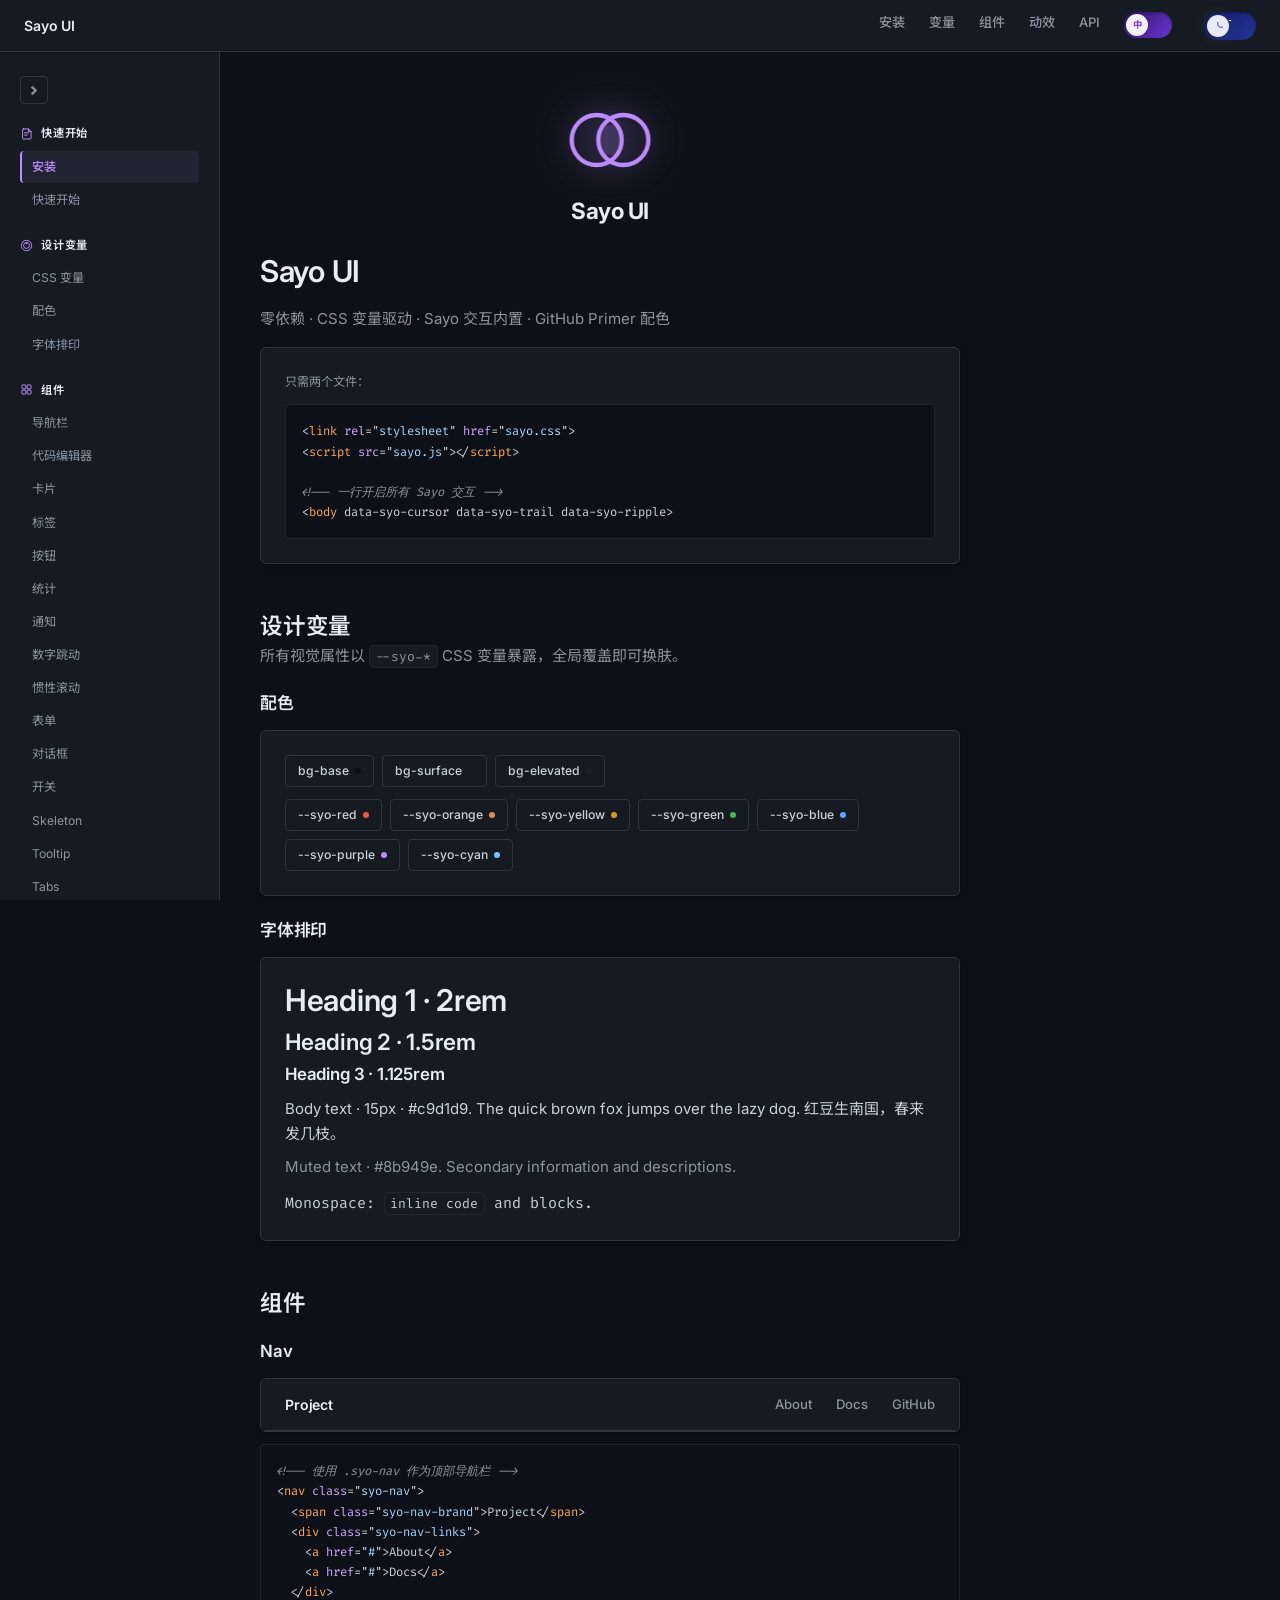
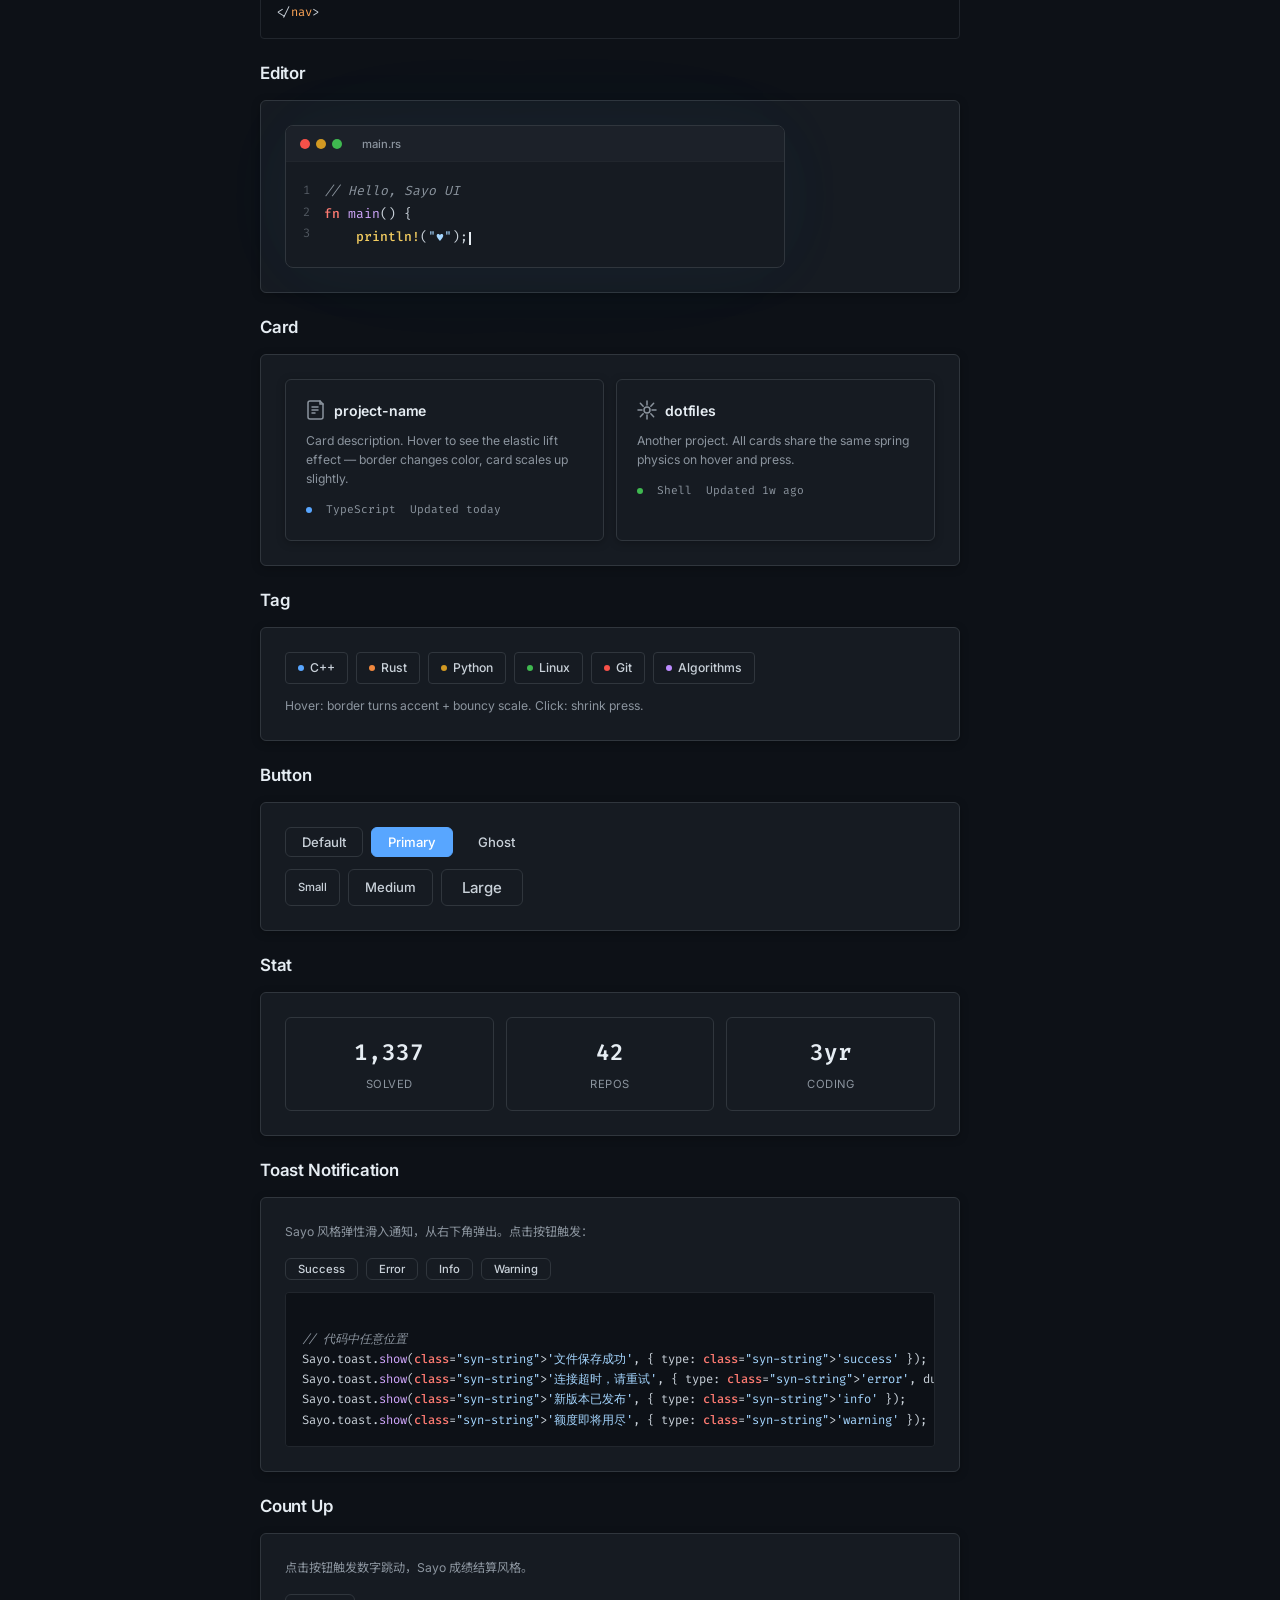
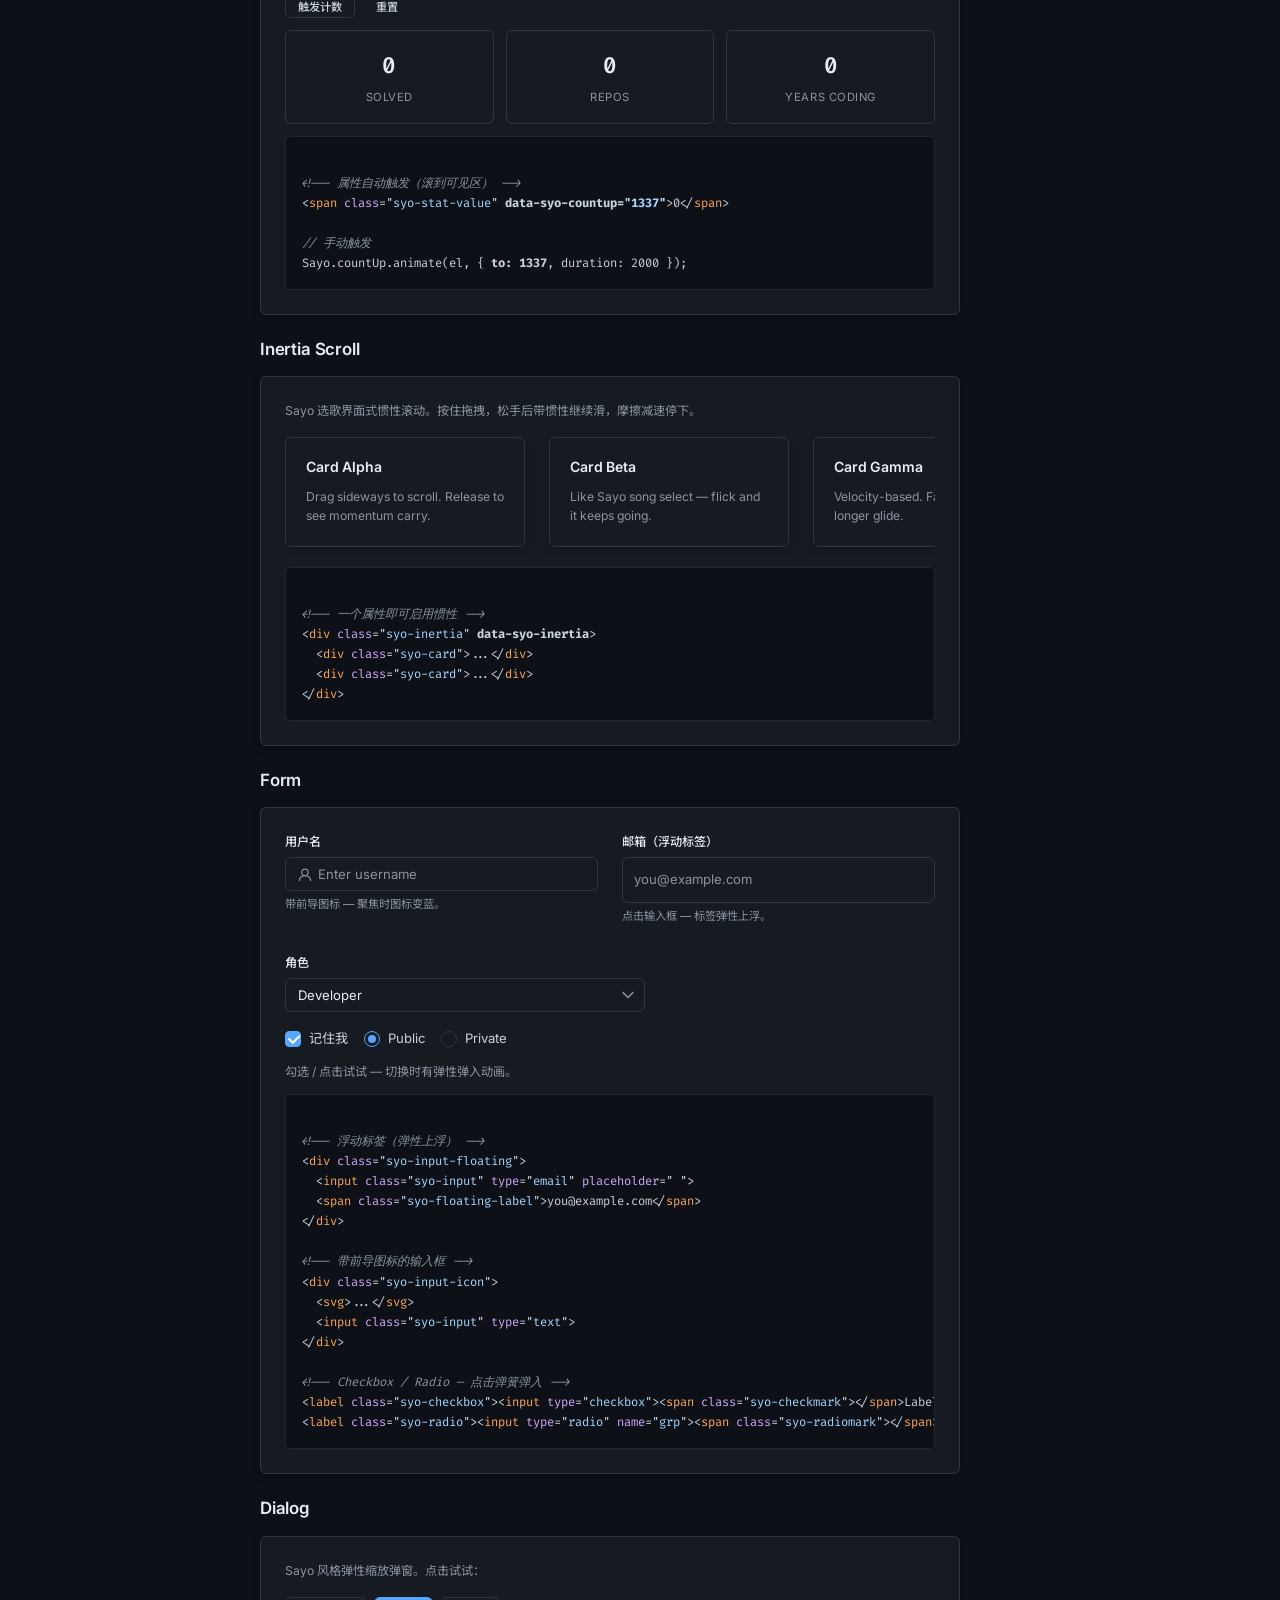
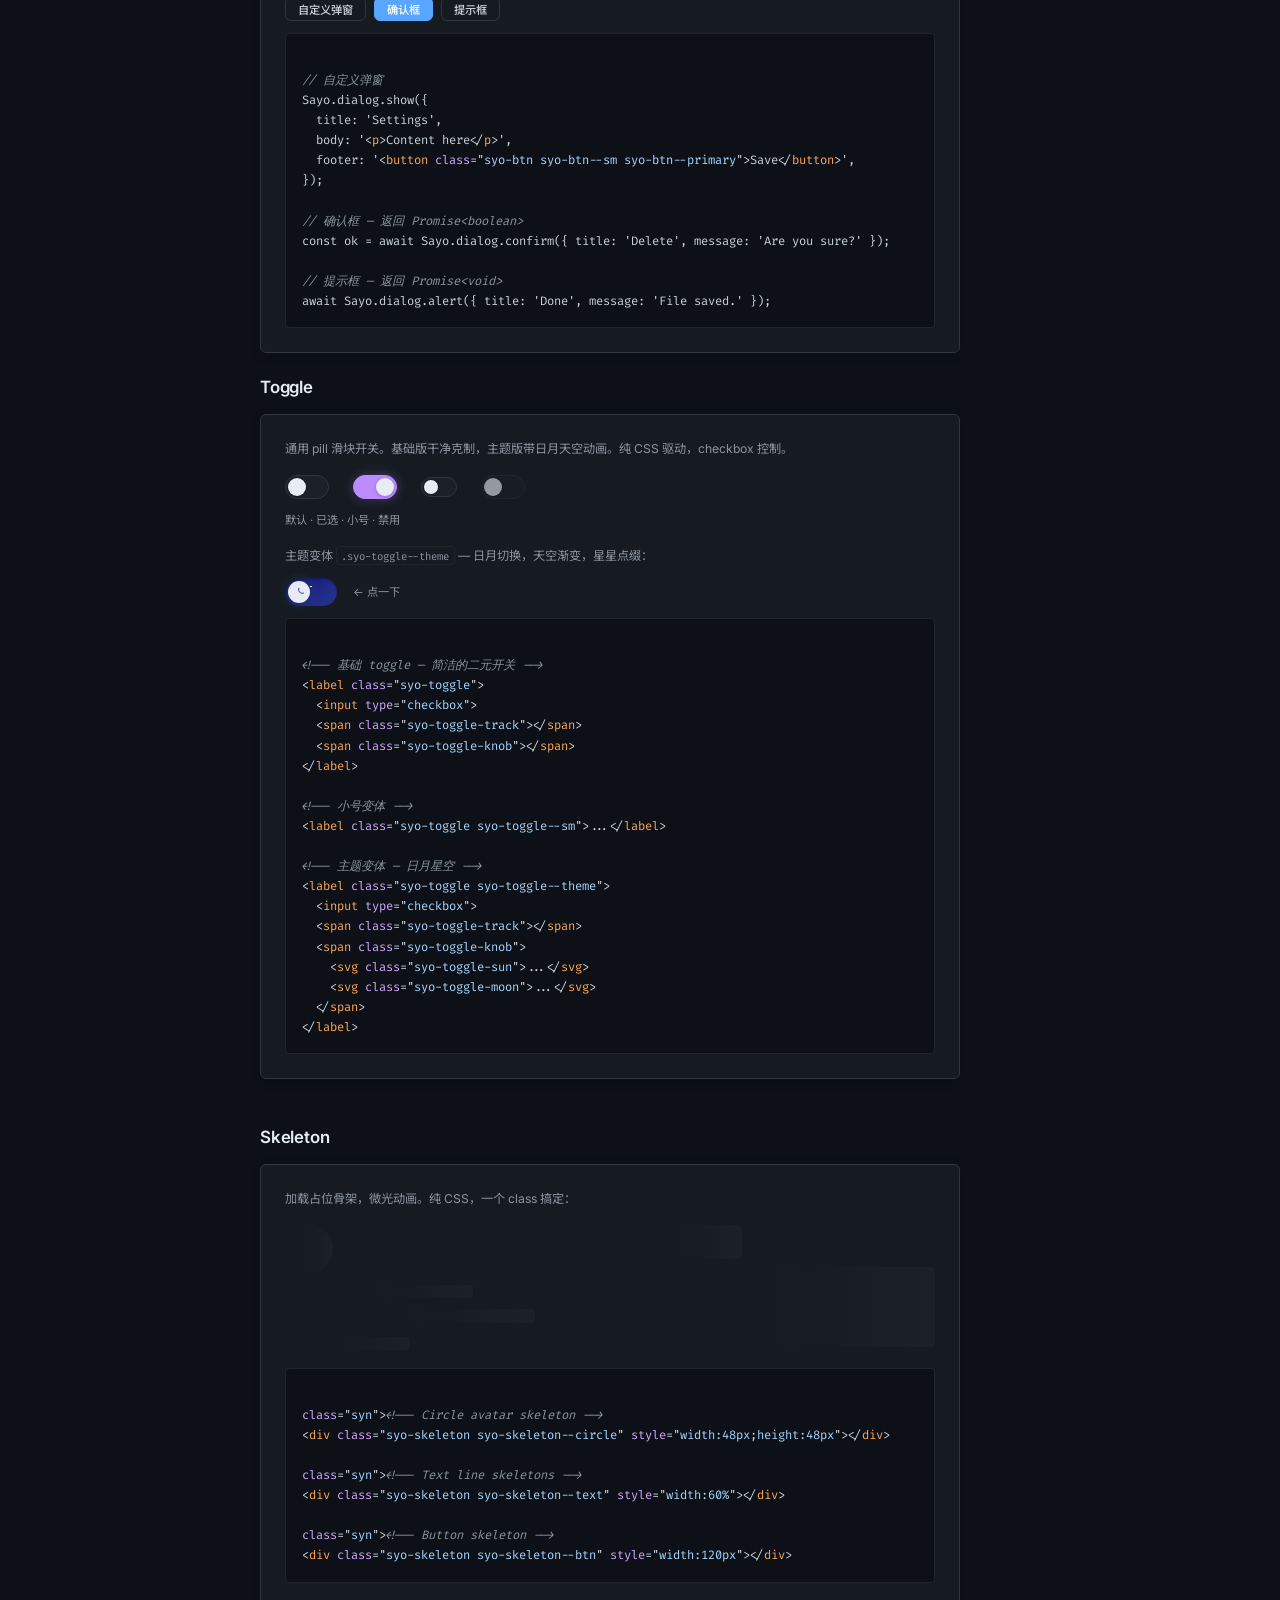
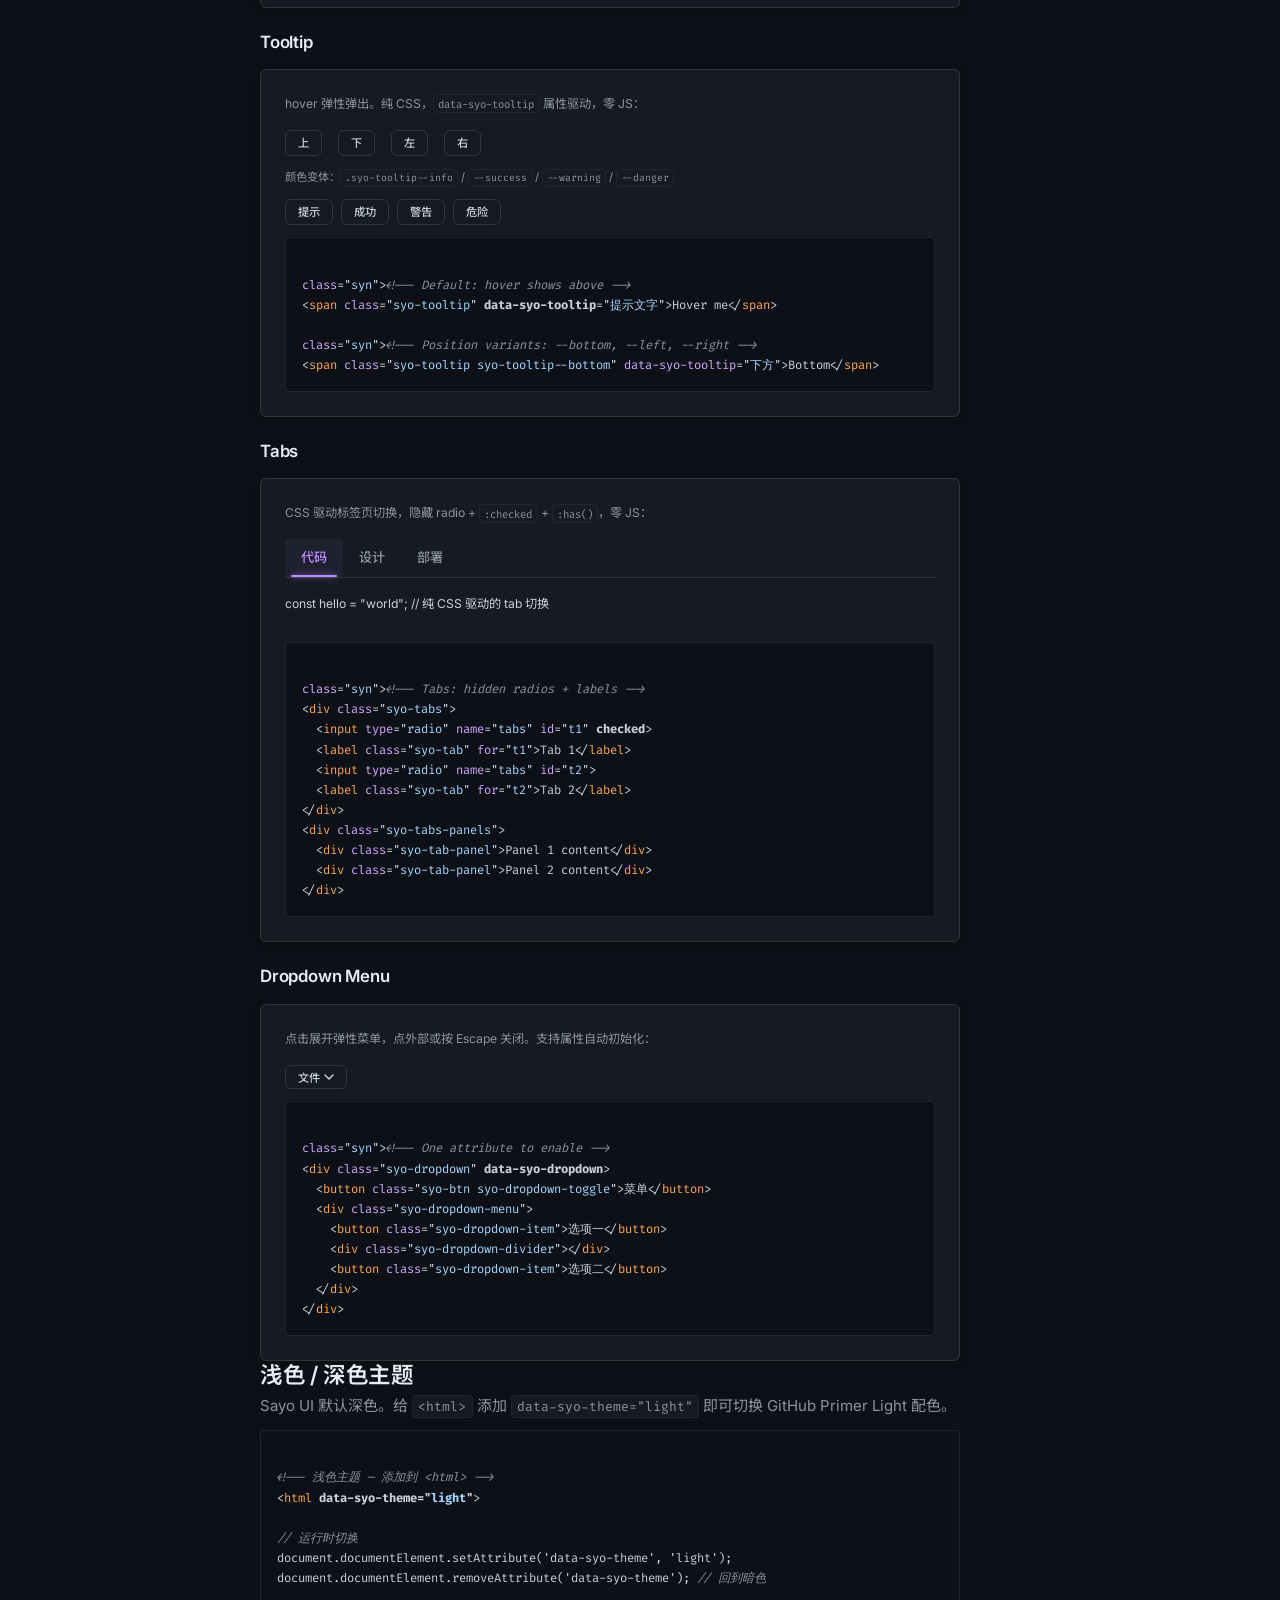
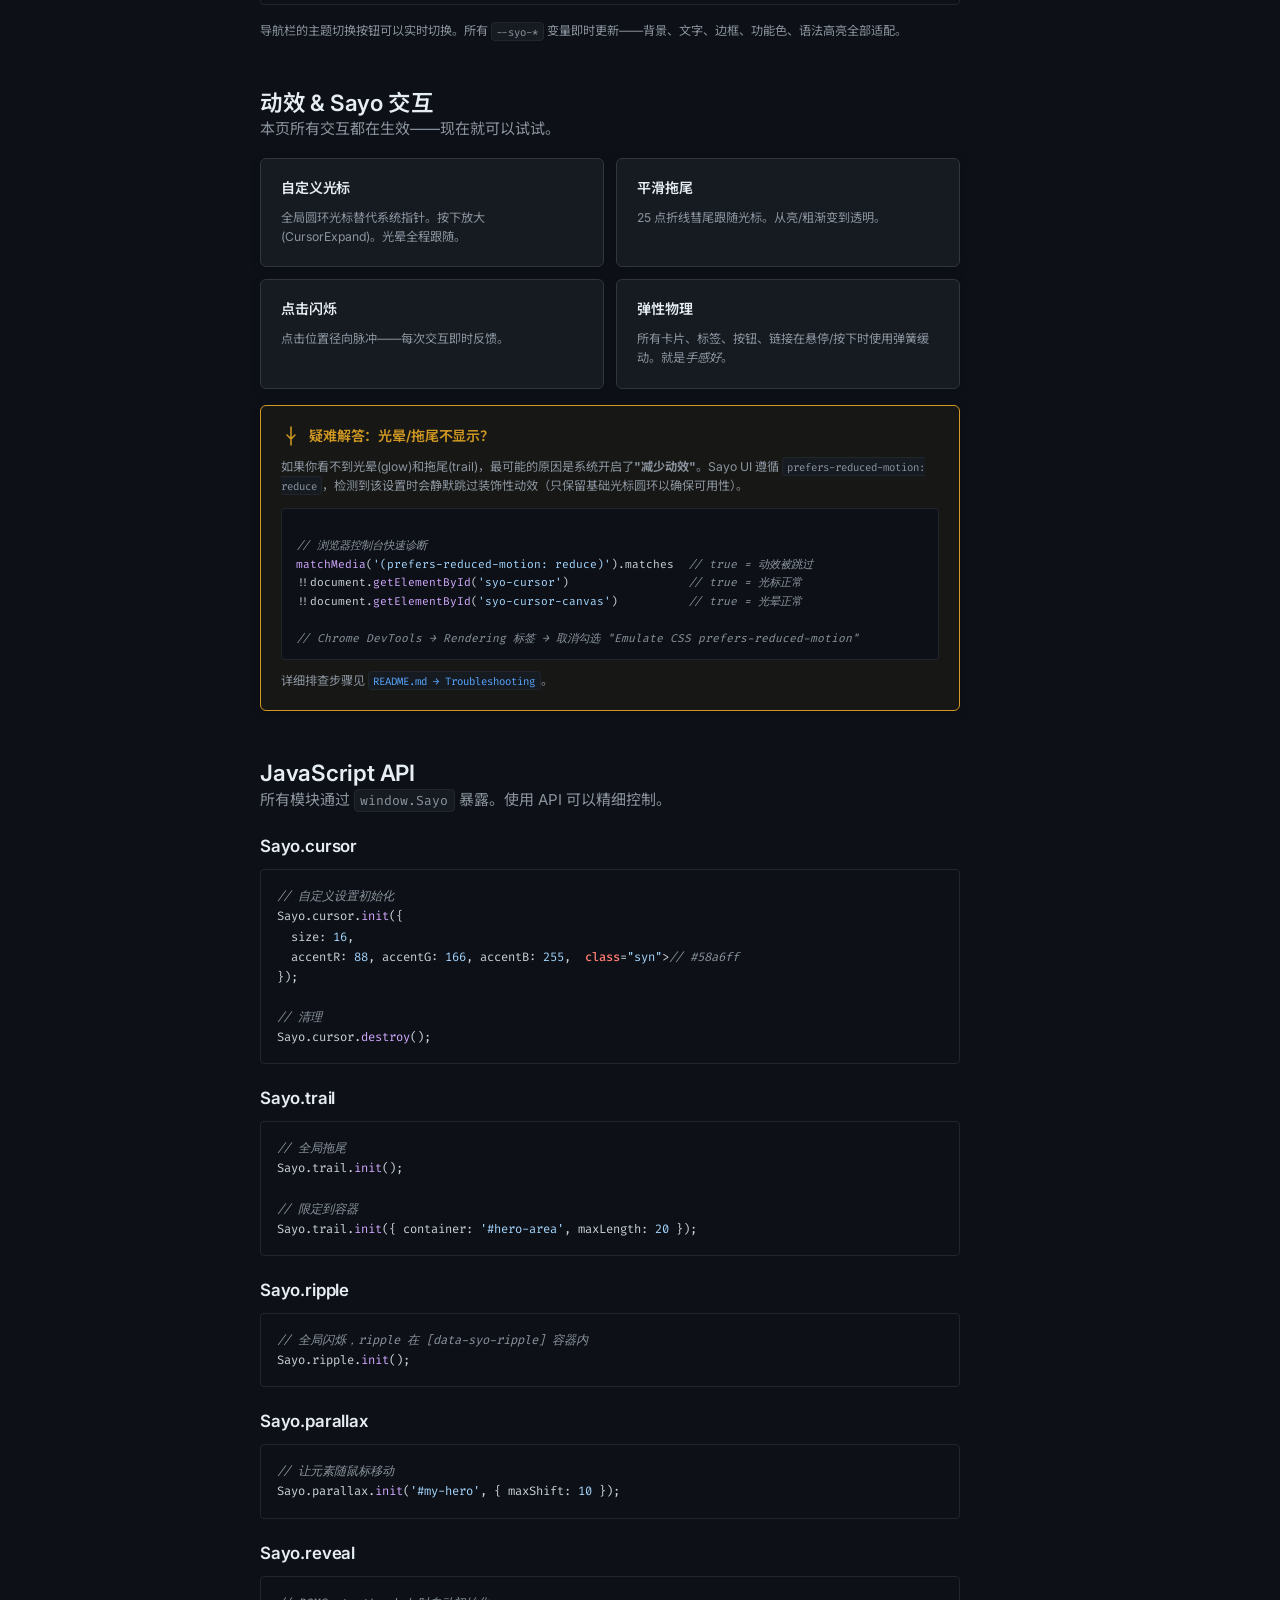
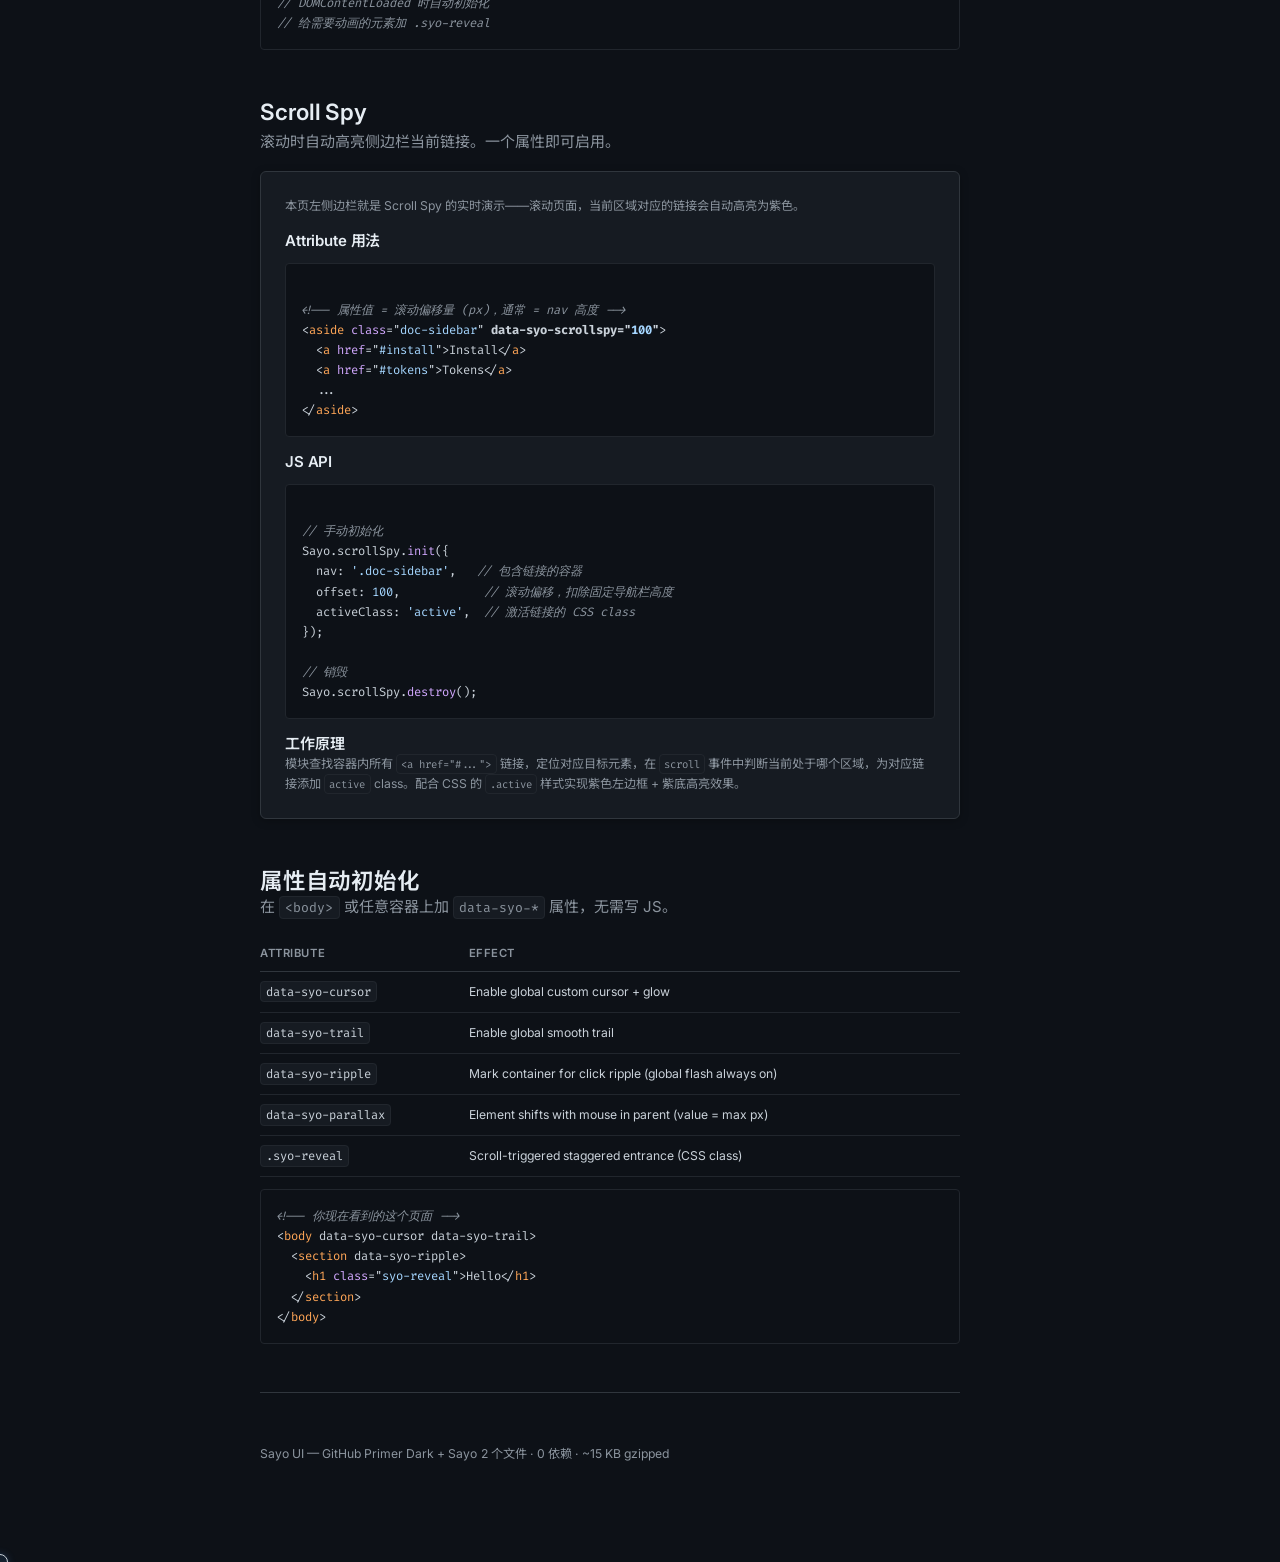
==== commit 5f1e613a: "feat: add Tooltip color variants (info/success/warning/danger)" ====
--- a/index.html
+++ b/index.html
@@ -939,6 +939,13 @@
     <span class="syo-tooltip syo-tooltip--bottom syo-btn syo-btn--sm" data-syo-tooltip="从云端下载">下</span>
     <span class="syo-tooltip syo-tooltip--left syo-btn syo-btn--sm" data-syo-tooltip="返回上一页">左</span>
     <span class="syo-tooltip syo-tooltip--right syo-btn syo-btn--sm" data-syo-tooltip="跳转到下一页">右</span>
+  </div>
+  <p class="syo-text-xs syo-text-muted syo-mt-3 syo-mb-3">颜色变体：<code>.syo-tooltip--info</code> / <code>--success</code> / <code>--warning</code> / <code>--danger</code></p>
+  <div class="demo-row" style="gap:var(--syo-space-2);align-items:center">
+    <span class="syo-tooltip syo-tooltip--info syo-btn syo-btn--sm" data-syo-tooltip="新版本 v2.1.0 已发布">提示</span>
+    <span class="syo-tooltip syo-tooltip--success syo-btn syo-btn--sm" data-syo-tooltip="所有文件保存成功">成功</span>
+    <span class="syo-tooltip syo-tooltip--warning syo-btn syo-btn--sm" data-syo-tooltip="免费额度即将用尽">警告</span>
+    <span class="syo-tooltip syo-tooltip--danger syo-btn syo-btn--sm" data-syo-tooltip="此操作不可撤销">危险</span>
   </div>
   <div class="code-block syo-mt-3">
 <span class="syn">&lt;!-- Default: hover shows above --&gt;</span>
--- a/sayo.css
+++ b/sayo.css
@@ -1265,11 +1265,11 @@
 .syo-tooltip::after {
   content: attr(data-syo-tooltip);
   position: absolute;
-  bottom: calc(100% + 8px);
+  bottom: calc(100% + 10px);
   left: 50%;
-  transform: translateX(-50%) scale(0.8);
+  transform: translateX(-50%) scale(0.7) translateY(6px);
   transform-origin: bottom center;
-  padding: 4px 10px;
+  padding: 5px var(--syo-space-3);
   font-family: var(--syo-font-sans);
   font-size: 0.75rem;
   font-weight: 500;
@@ -1278,52 +1278,148 @@
   background: var(--syo-bg-elevated);
   border: 1px solid var(--syo-border);
   border-radius: var(--syo-radius-sm);
+  box-shadow: 0 4px 12px rgba(0,0,0,0.25);
   white-space: nowrap;
   pointer-events: none;
   opacity: 0;
-  transition: opacity 150ms var(--syo-ease-out),
-              transform 250ms var(--syo-ease-elastic);
+  transition: opacity 180ms var(--syo-ease-out),
+              transform 350ms cubic-bezier(0.34, 1.56, 0.64, 1);
+  z-index: 9999;
+}
+
+/* Arrow */
+.syo-tooltip::before {
+  content: '';
+  position: absolute;
+  bottom: calc(100% + 4px);
+  left: 50%;
+  transform: translateX(-50%) rotate(45deg) scale(0.7);
+  width: 8px; height: 8px;
+  background: var(--syo-bg-elevated);
+  border-right: 1px solid var(--syo-border);
+  border-bottom: 1px solid var(--syo-border);
+  border-radius: 0 0 2px 0;
+  opacity: 0;
+  pointer-events: none;
+  transition: opacity 120ms var(--syo-ease-out),
+              transform 300ms cubic-bezier(0.34, 1.56, 0.64, 1);
   z-index: 9999;
 }
 
 .syo-tooltip:hover::after,
 .syo-tooltip:focus-visible::after {
   opacity: 1;
-  transform: translateX(-50%) scale(1);
+  transform: translateX(-50%) scale(1) translateY(0);
+}
+
+.syo-tooltip:hover::before,
+.syo-tooltip:focus-visible::before {
+  opacity: 1;
+  transform: translateX(-50%) rotate(45deg) scale(1);
 }
 
 /* Position variants */
 .syo-tooltip--bottom::after {
   bottom: auto;
-  top: calc(100% + 8px);
+  top: calc(100% + 10px);
+  transform: translateX(-50%) scale(0.7) translateY(-6px);
   transform-origin: top center;
+}
+.syo-tooltip--bottom::before {
+  bottom: auto;
+  top: calc(100% + 4px);
+  transform: translateX(-50%) rotate(45deg) scale(0.7);
+}
+.syo-tooltip--bottom:hover::after,
+.syo-tooltip--bottom:focus-visible::after {
+  transform: translateX(-50%) scale(1) translateY(0);
+}
+.syo-tooltip--bottom:hover::before,
+.syo-tooltip--bottom:focus-visible::before {
+  transform: translateX(-50%) rotate(45deg) scale(1);
 }
 
 .syo-tooltip--left::after {
   left: auto;
-  right: calc(100% + 8px);
+  right: calc(100% + 10px);
   bottom: auto;
   top: 50%;
-  transform: translateY(-50%) scale(0.8);
+  transform: translateY(-50%) scale(0.7) translateX(6px);
   transform-origin: right center;
 }
-
+.syo-tooltip--left::before {
+  left: auto;
+  right: calc(100% + 4px);
+  bottom: auto;
+  top: 50%;
+  transform: translateY(-50%) rotate(45deg) scale(0.7);
+}
 .syo-tooltip--left:hover::after,
 .syo-tooltip--left:focus-visible::after {
-  transform: translateY(-50%) scale(1);
+  transform: translateY(-50%) scale(1) translateX(0);
+}
+.syo-tooltip--left:hover::before,
+.syo-tooltip--left:focus-visible::before {
+  transform: translateY(-50%) rotate(45deg) scale(1);
 }
 
 .syo-tooltip--right::after {
-  left: calc(100% + 8px);
+  left: calc(100% + 10px);
   bottom: auto;
   top: 50%;
-  transform: translateY(-50%) scale(0.8);
+  transform: translateY(-50%) scale(0.7) translateX(-6px);
   transform-origin: left center;
 }
-
+.syo-tooltip--right::before {
+  left: calc(100% + 4px);
+  bottom: auto;
+  top: 50%;
+  transform: translateY(-50%) rotate(45deg) scale(0.7);
+}
 .syo-tooltip--right:hover::after,
 .syo-tooltip--right:focus-visible::after {
-  transform: translateY(-50%) scale(1);
+  transform: translateY(-50%) scale(1) translateX(0);
+}
+.syo-tooltip--right:hover::before,
+.syo-tooltip--right:focus-visible::before {
+  transform: translateY(-50%) rotate(45deg) scale(1);
+}
+
+/* Color variants */
+.syo-tooltip--info::after {
+  border-color: var(--syo-blue);
+  box-shadow: 0 4px 12px rgba(0,0,0,0.25), 0 0 8px rgba(88,166,255,0.15);
+}
+.syo-tooltip--info::before {
+  background: var(--syo-bg-elevated);
+  border-color: var(--syo-blue);
+}
+
+.syo-tooltip--success::after {
+  border-color: var(--syo-green);
+  box-shadow: 0 4px 12px rgba(0,0,0,0.25), 0 0 8px rgba(63,185,80,0.15);
+}
+.syo-tooltip--success::before {
+  background: var(--syo-bg-elevated);
+  border-color: var(--syo-green);
+}
+
+.syo-tooltip--warning::after {
+  border-color: var(--syo-yellow);
+  box-shadow: 0 4px 12px rgba(0,0,0,0.25), 0 0 8px rgba(210,153,34,0.15);
+}
+.syo-tooltip--warning::before {
+  background: var(--syo-bg-elevated);
+  border-color: var(--syo-yellow);
+}
+
+.syo-tooltip--danger::after {
+  border-color: var(--syo-red);
+  box-shadow: 0 4px 12px rgba(0,0,0,0.25), 0 0 8px rgba(248,81,73,0.15);
+}
+.syo-tooltip--danger::before {
+  background: var(--syo-bg-elevated);
+  border-color: var(--syo-red);
 }
 
 /* ── COMPONENTS: TABS ─────────────────────────────────────── */
@@ -1349,19 +1445,44 @@
   color: var(--syo-fg-muted);
   cursor: pointer;
   user-select: none;
-  border-bottom: 2px solid transparent;
+  border-radius: var(--syo-radius-sm) var(--syo-radius-sm) 0 0;
   transition: color 200ms var(--syo-ease-out),
-              border-color 200ms var(--syo-ease-out);
-  margin-bottom: -1px;
+              background 200ms var(--syo-ease-out);
 }
 
 .syo-tab:hover {
   color: var(--syo-fg-default);
+  background: rgba(188, 140, 255, 0.04);
+}
+
+/* Glowing underline via ::after */
+.syo-tab::after {
+  content: '';
+  position: absolute;
+  bottom: 0;
+  left: 50%;
+  width: 0;
+  height: 2px;
+  background: var(--syo-accent);
+  border-radius: 2px;
+  transform: translateX(-50%);
+  transition: width 300ms var(--syo-ease-elastic),
+              box-shadow 300ms var(--syo-ease-out);
 }
 
 .syo-tabs input:checked + .syo-tab {
   color: var(--syo-accent);
-  border-bottom-color: var(--syo-accent);
+}
+
+.syo-tabs input:checked + .syo-tab::after {
+  width: calc(100% - var(--syo-space-3));
+  box-shadow: 0 0 10px rgba(188, 140, 255, 0.5),
+              0 0 4px rgba(188, 140, 255, 0.3);
+}
+
+/* Active tab subtle bg highlight */
+.syo-tabs input:checked + .syo-tab {
+  background: rgba(188, 140, 255, 0.06);
 }
 
 .syo-tab-panel {
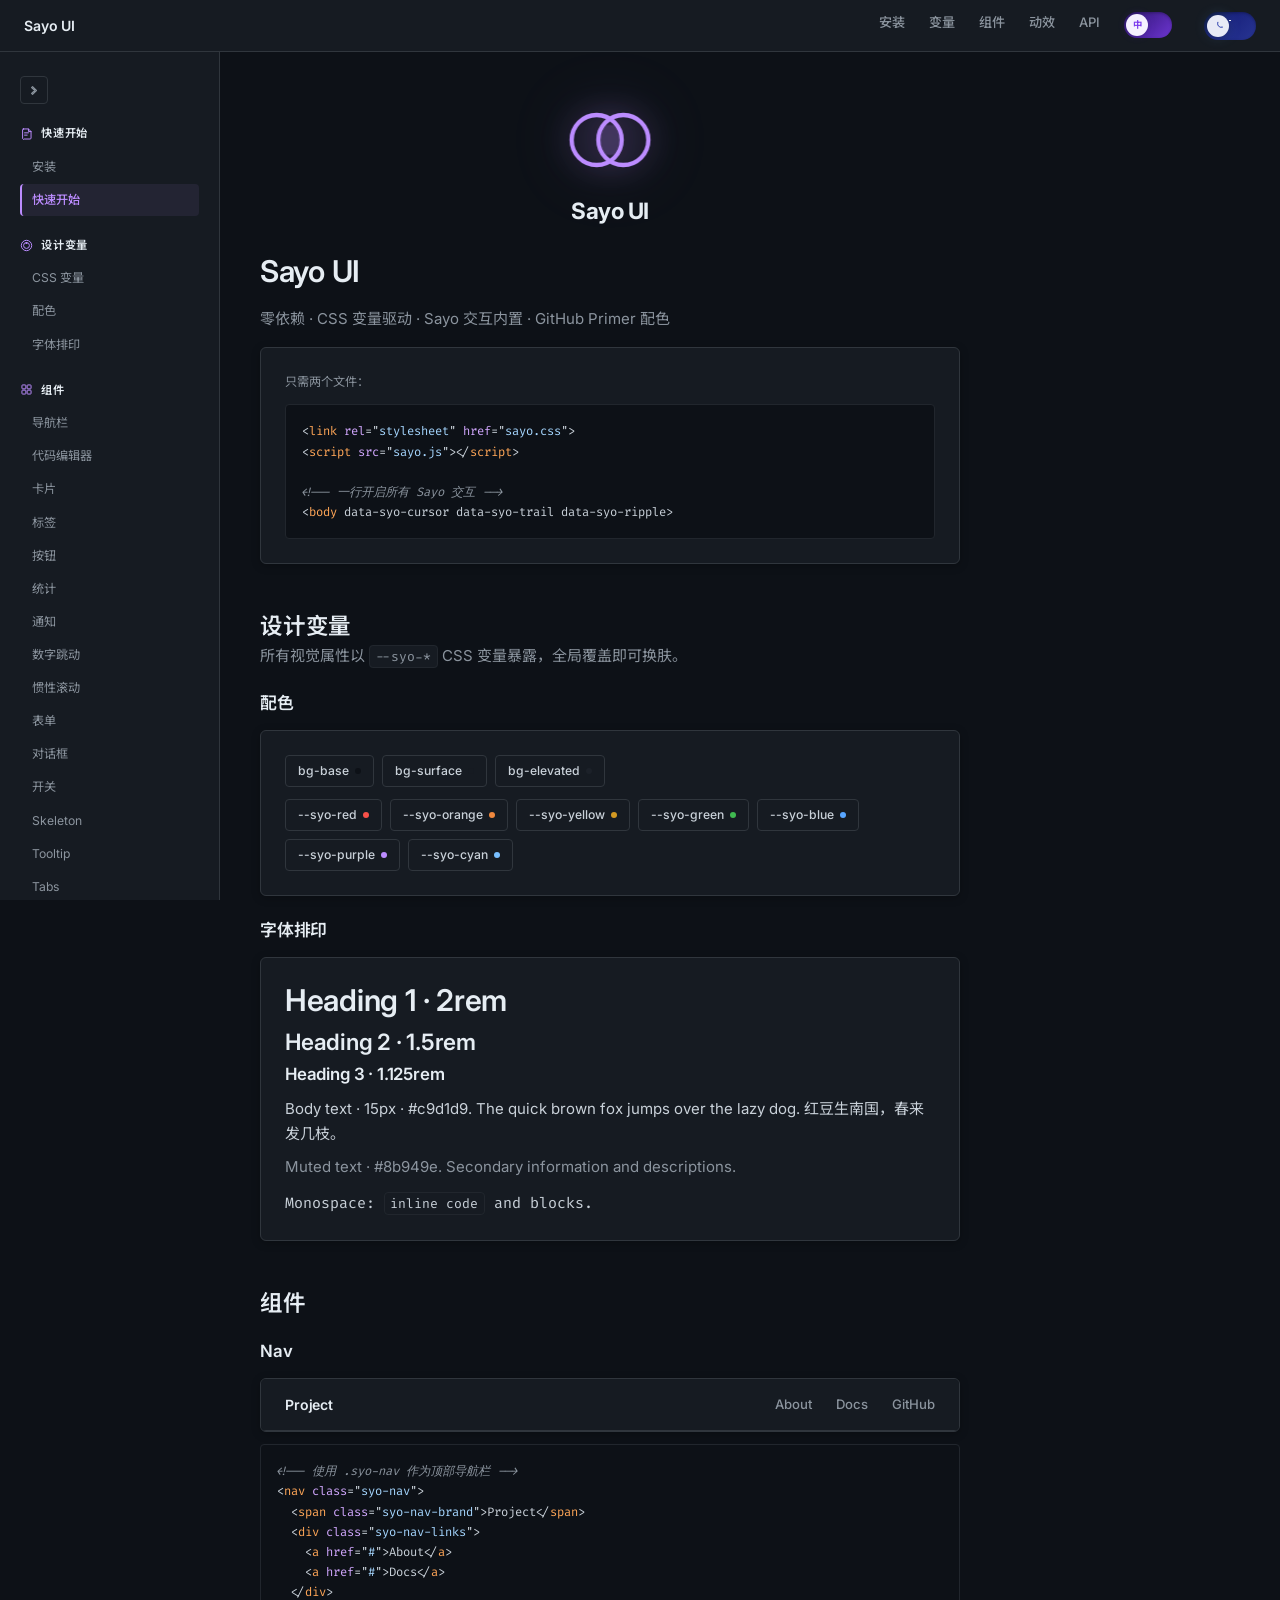
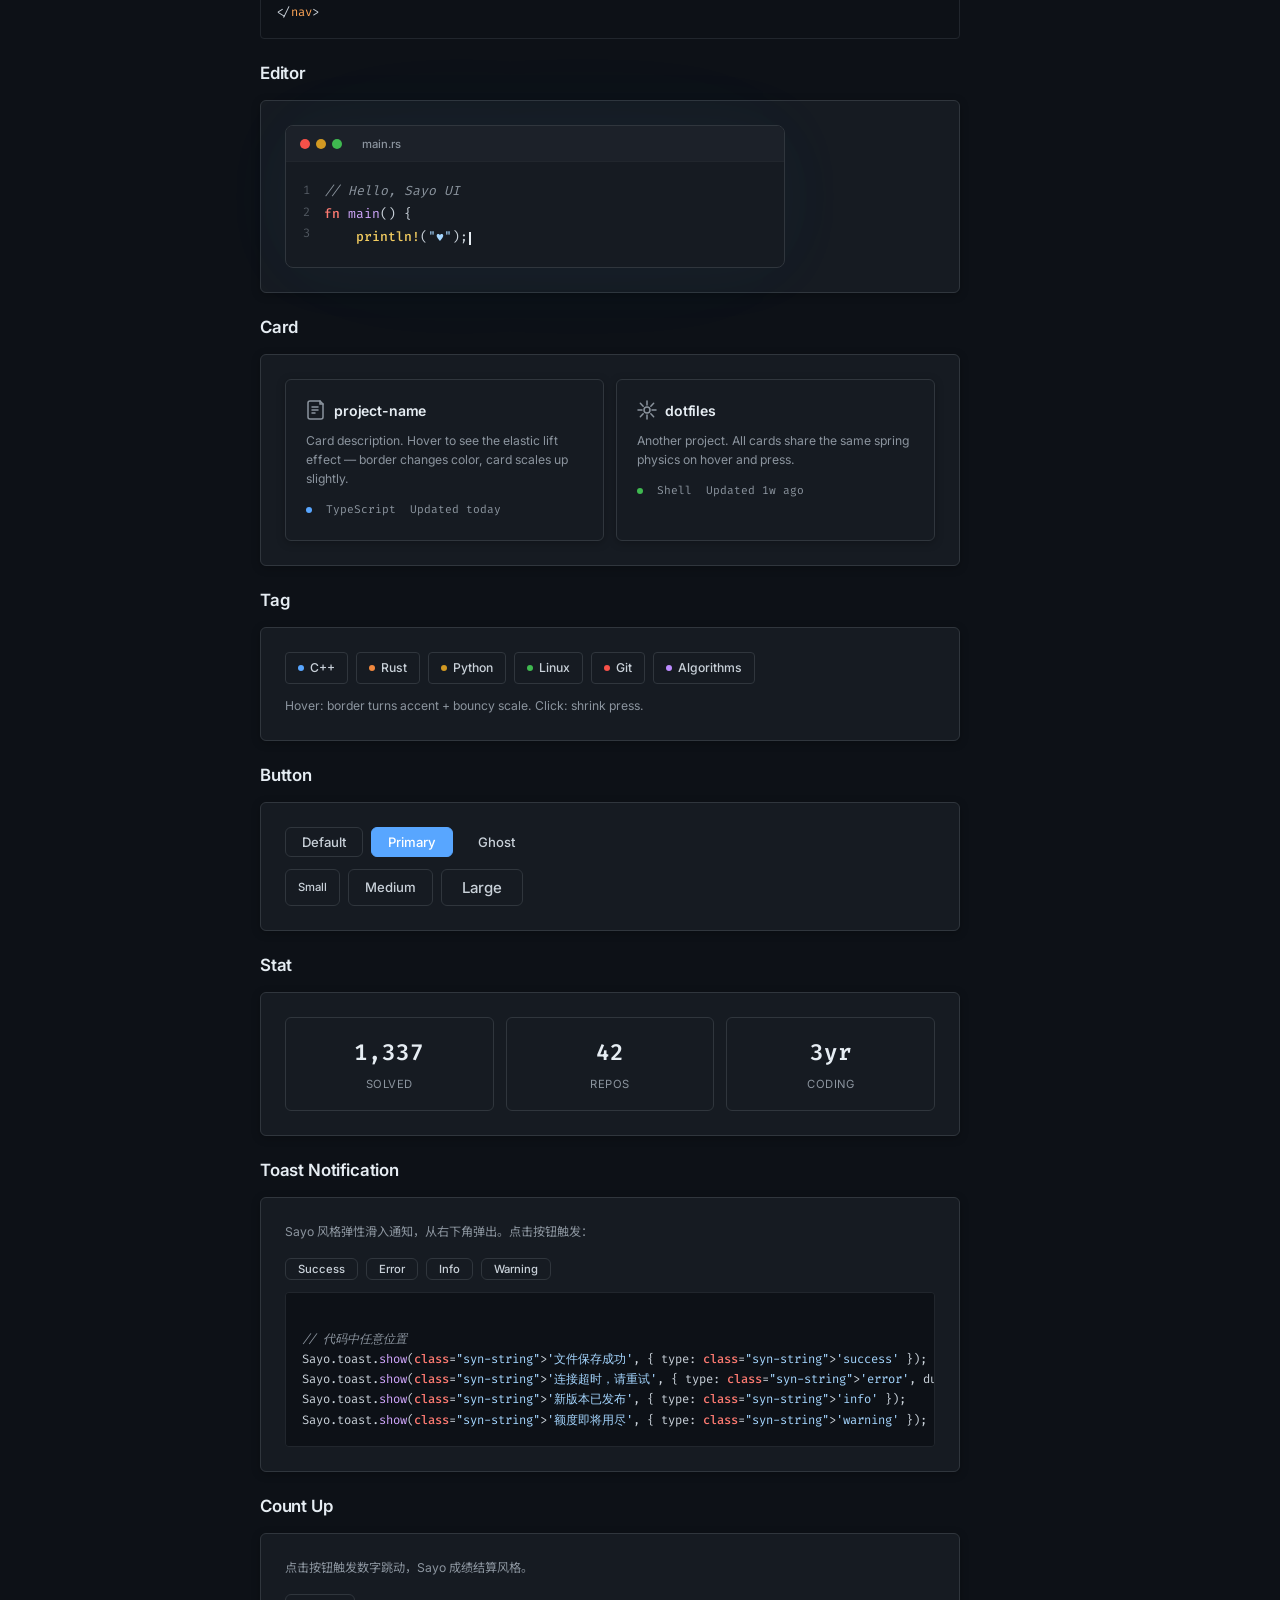
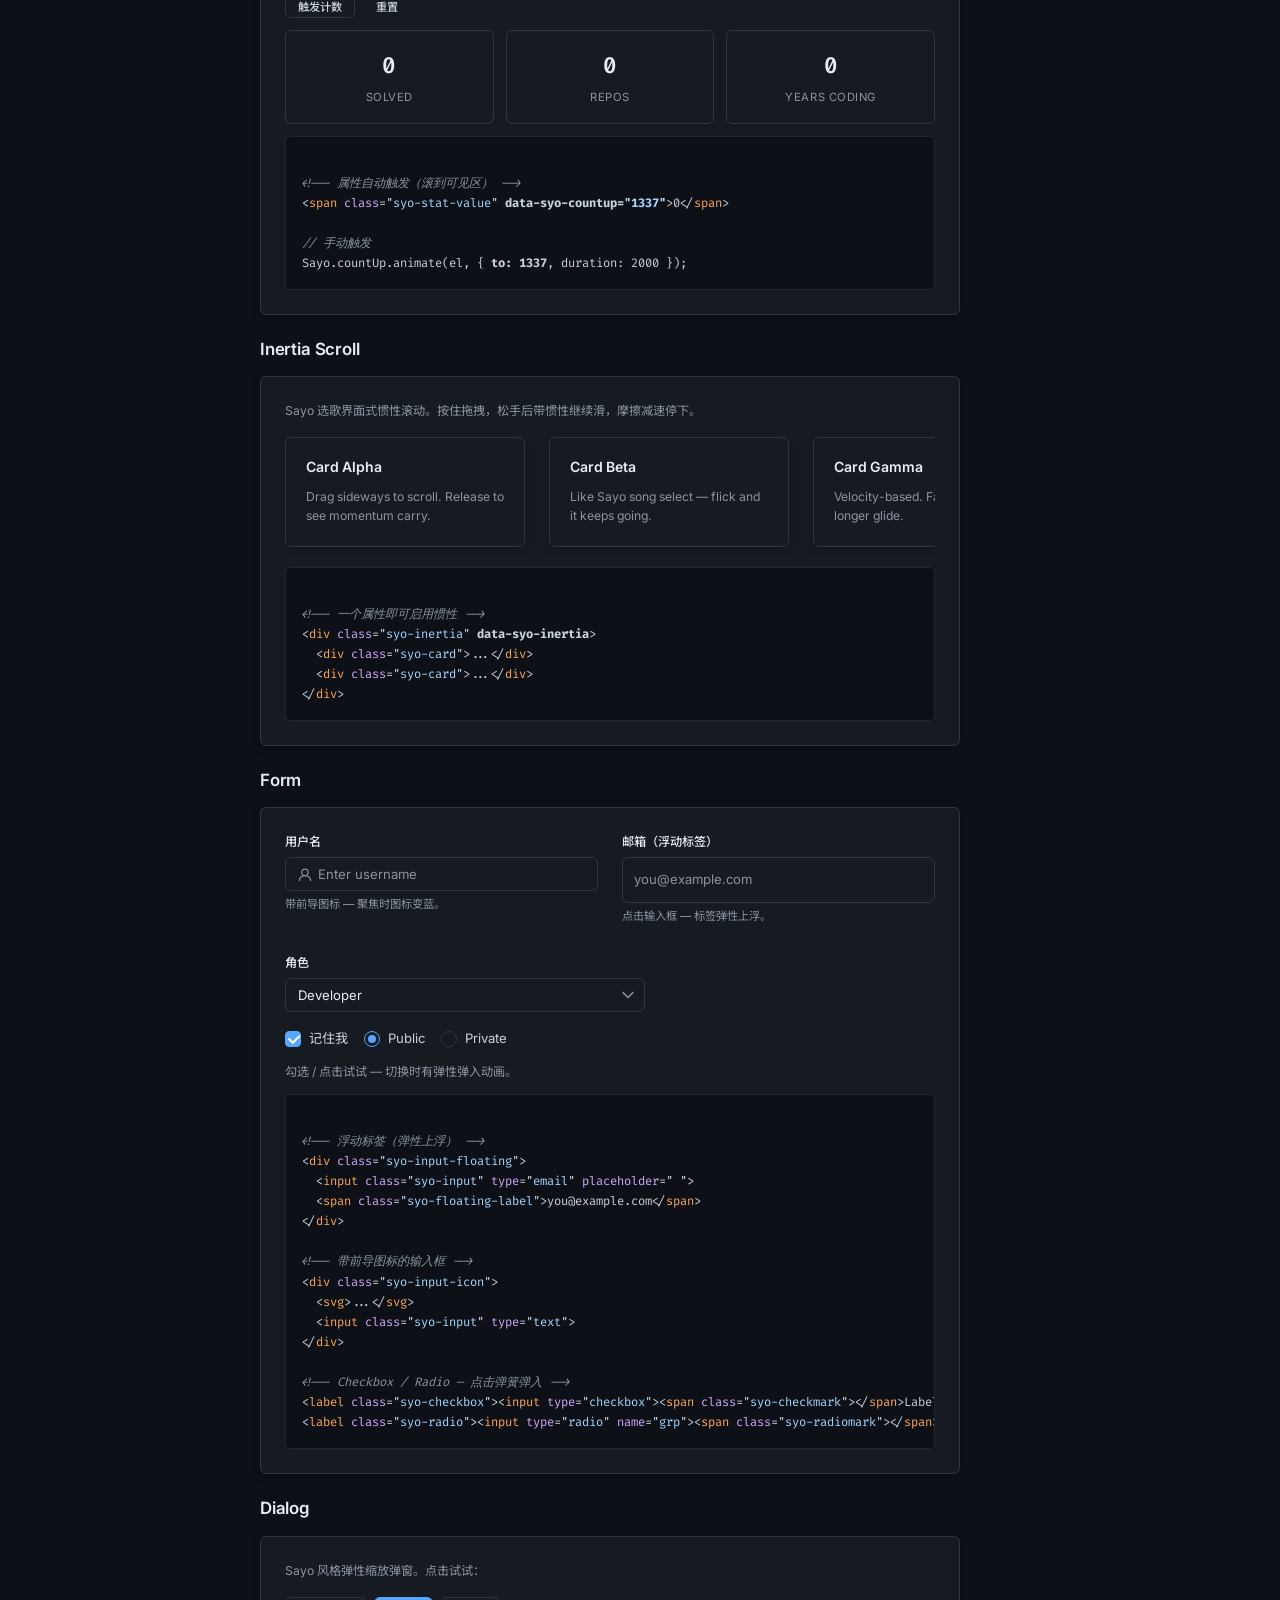
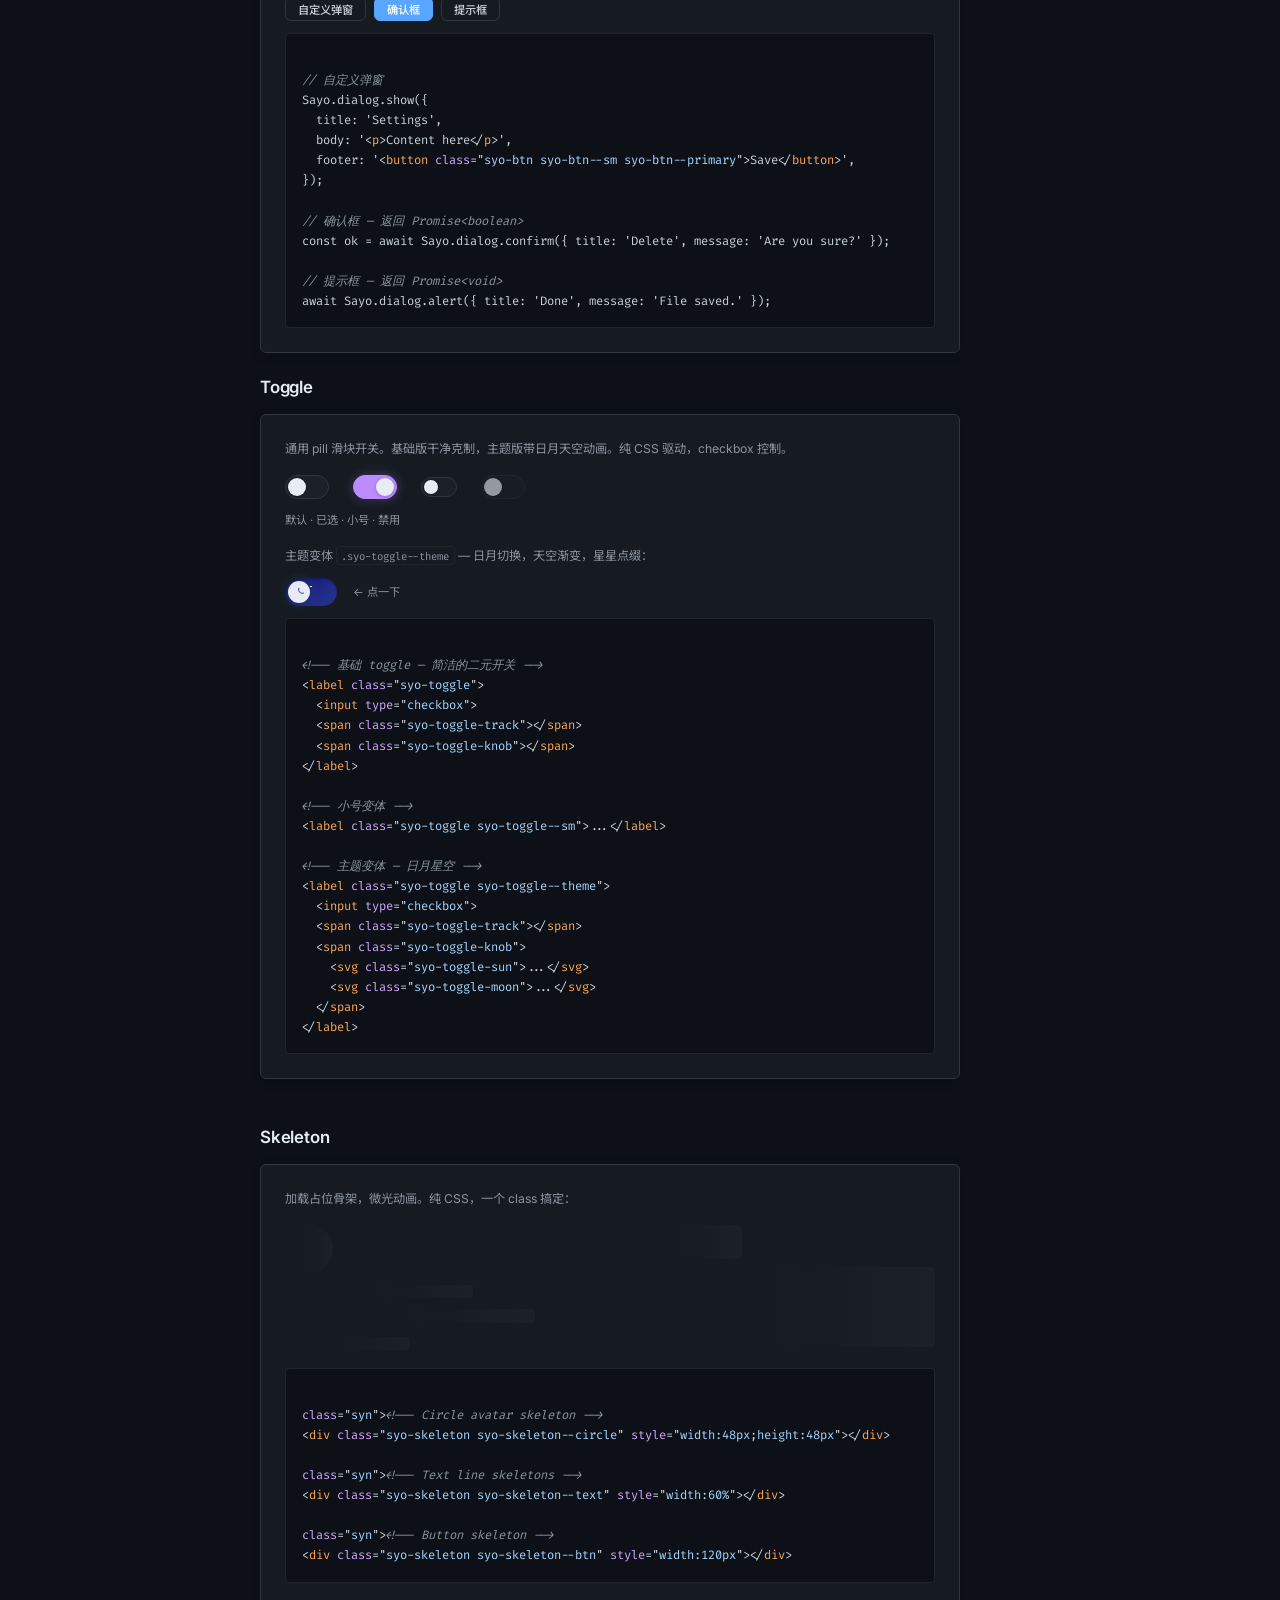
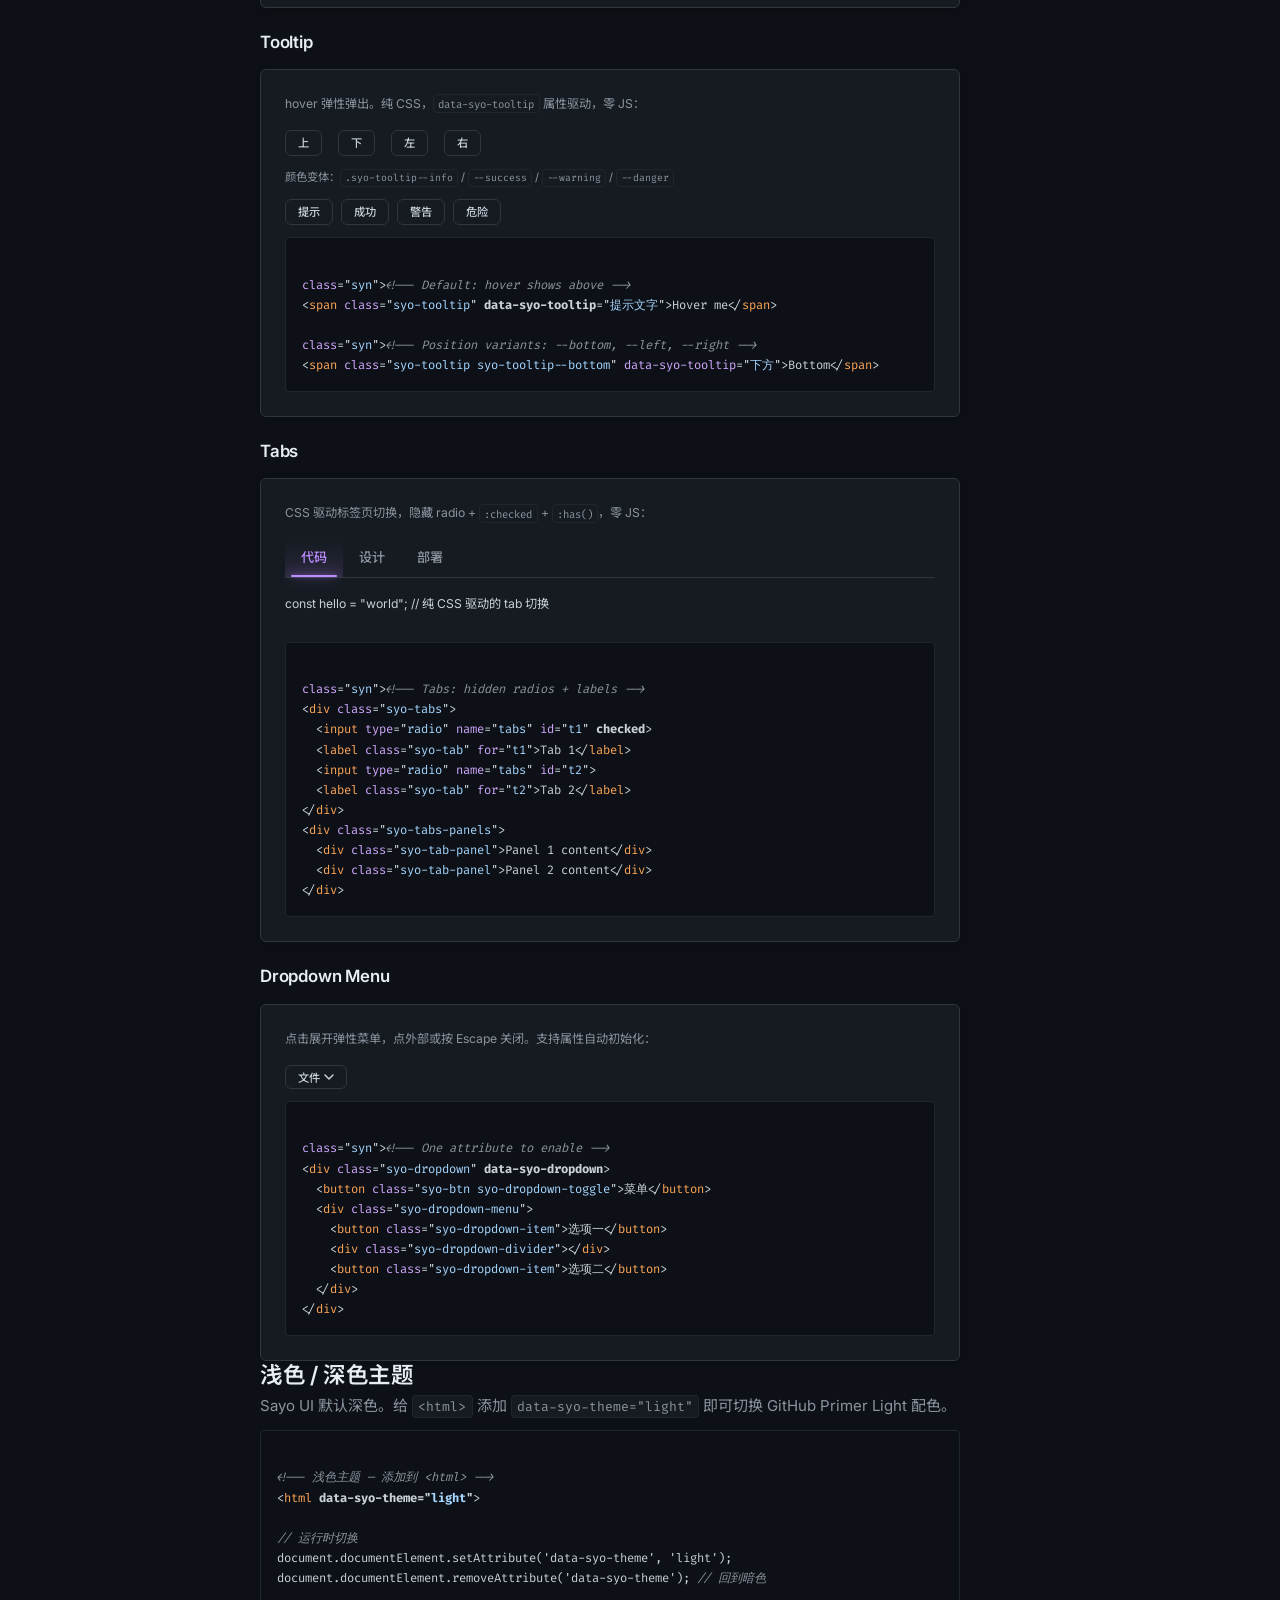
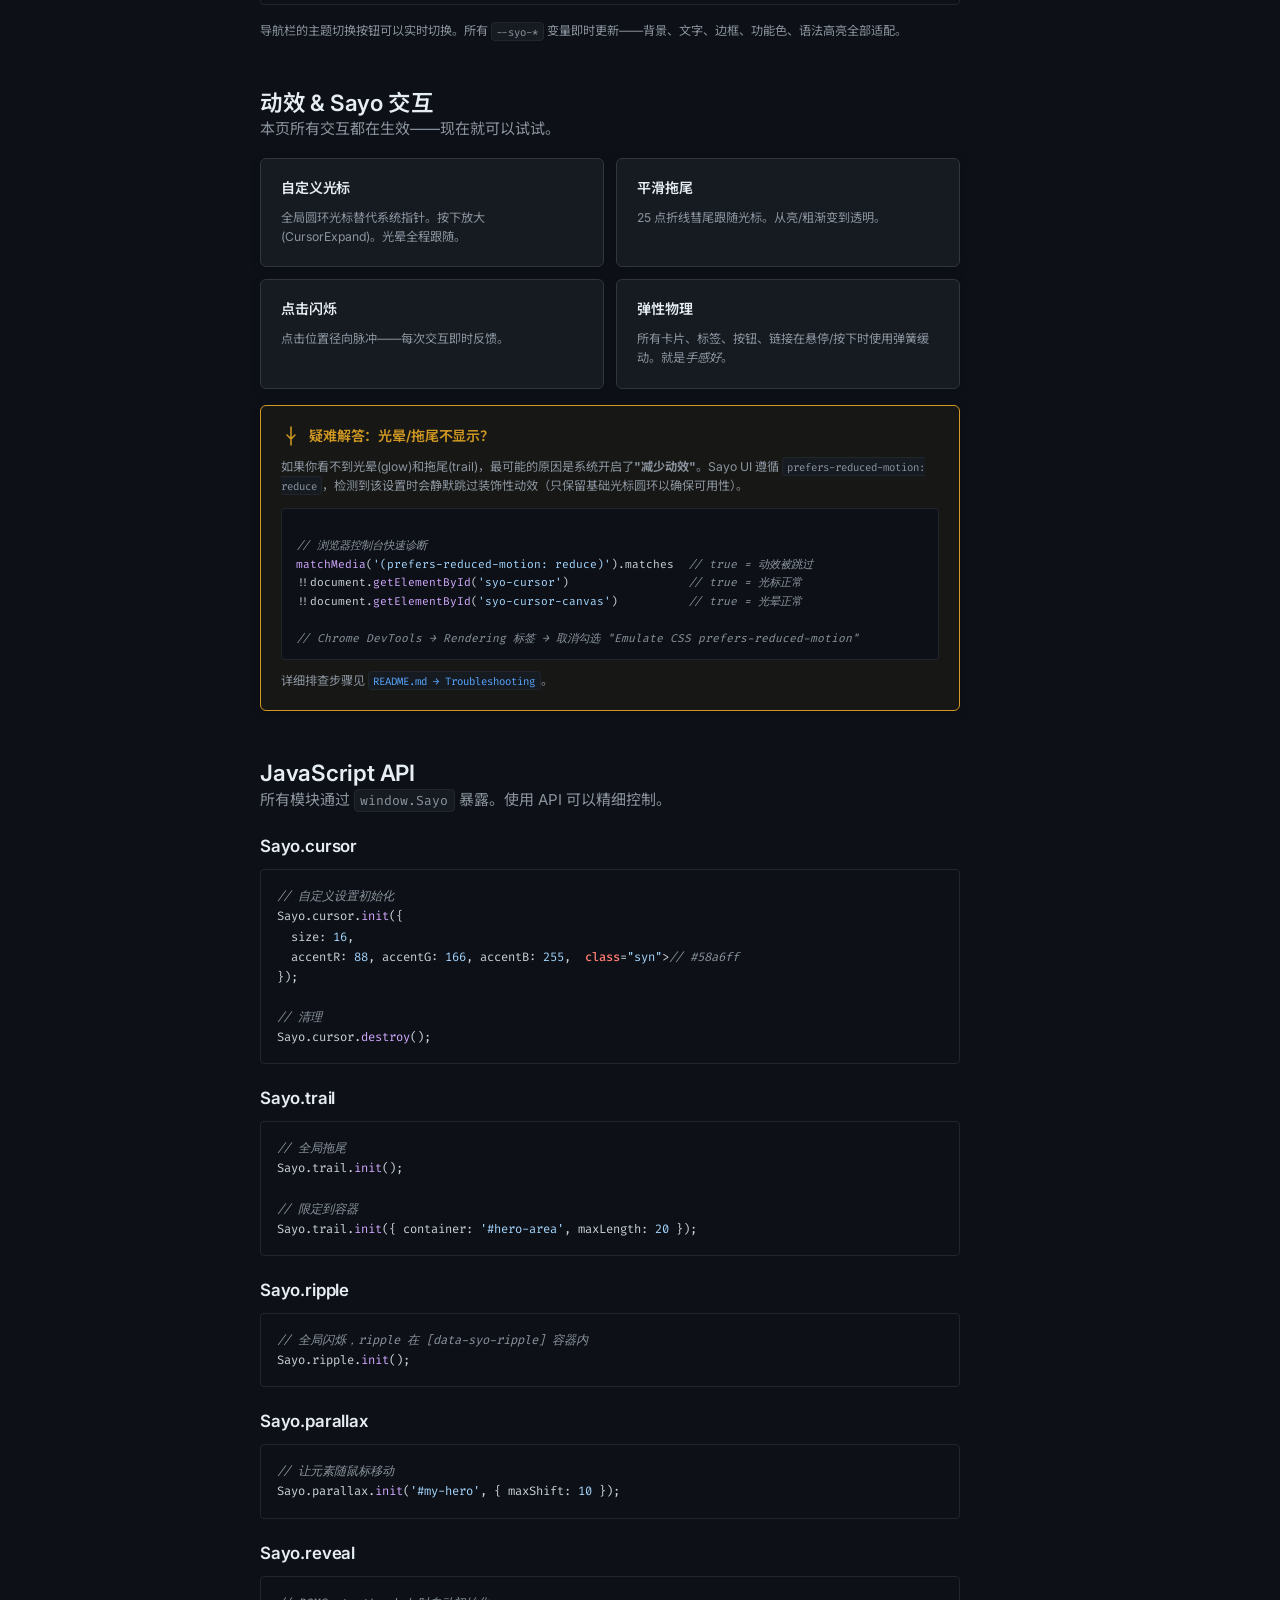
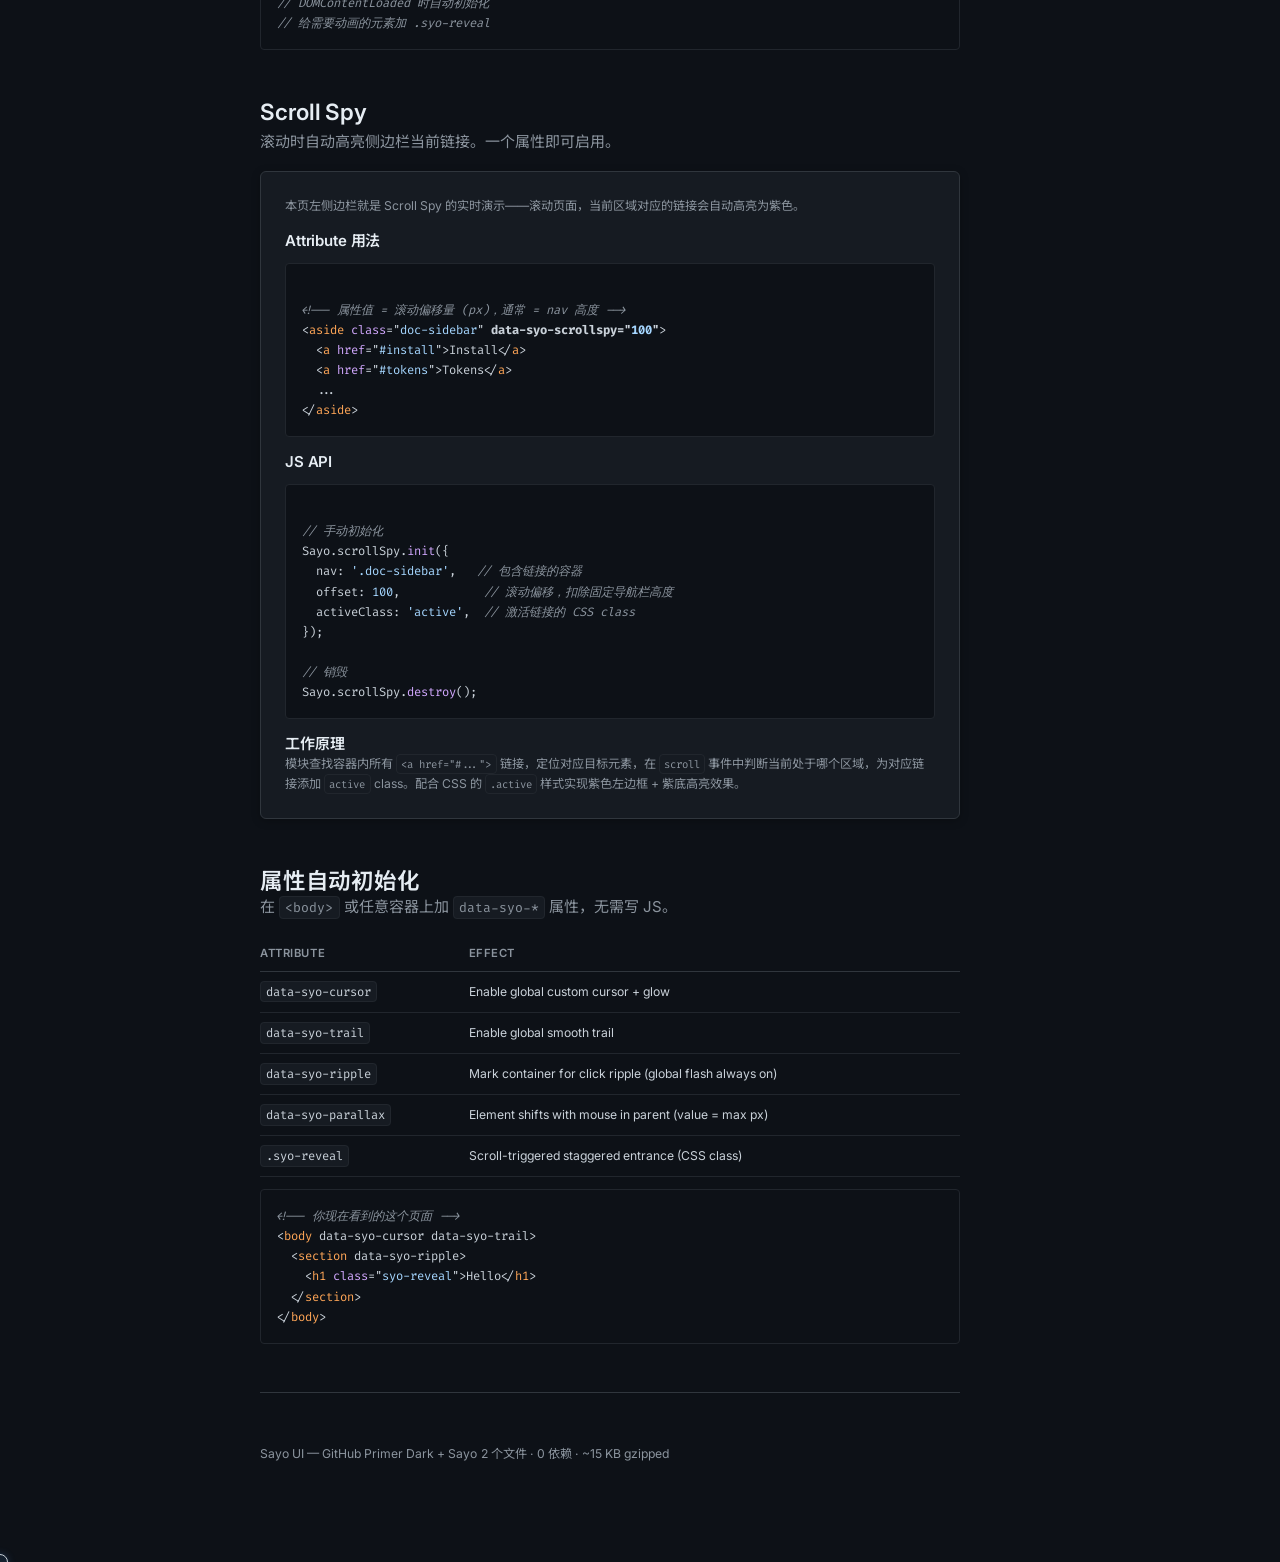
==== commit b57440e1: "fix: subagent audit — 4 fatal JS crashes, CSS light-theme color dupes, broken links, focus-visible, " ====
--- a/index.html
+++ b/index.html
@@ -367,7 +367,7 @@
     <a href="#tokens" data-i18n="nav.tokens">变量</a>
     <a href="#components" data-i18n="nav.components">组件</a>
     <a href="#motion" data-i18n="nav.motion">动效</a>
-    <a href="#js" data-i18n="nav.js">API</a>
+    <a href="#js-api" data-i18n="nav.js">API</a>
     <label class="syo-toggle syo-toggle--lang" id="lang-toggle" title="Switch language" aria-label="Switch language" data-i18n-attr="aria-label:lang.switch-label">
       <input type="checkbox" id="lang-checkbox">
       <span class="syo-toggle-track"></span>
@@ -403,7 +403,7 @@
     <span data-i18n="sidebar.getting-started">快速开始</span>
   </p>
   <a href="#install" data-i18n="sidebar.install">安装</a>
-  <a href="#quick-start" data-i18n="sidebar.quick-start">快速开始</a>
+  <a href="#install" data-i18n="sidebar.quick-start">快速开始</a>
 
   <p class="doc-sidebar-title">
     <svg width="13" height="13" viewBox="0 0 20 20" fill="none"><circle cx="10" cy="10" r="8" stroke="currentColor" stroke-width="1.5"/><circle cx="10" cy="10" r="4.5" stroke="currentColor" stroke-width="1.5"/><circle cx="10" cy="6" r="1.5" fill="currentColor"/></svg>
--- a/sayo.css
+++ b/sayo.css
@@ -115,11 +115,11 @@
   --syo-orange: #bc4c00;
   --syo-yellow: #9a6700;
   --syo-green:  #1a7f37;
-  --syo-teal:   #1a7f37;
-  --syo-cyan:   #0969da;
+  --syo-teal:   #0a8b82;
+  --syo-cyan:   #0a85bb;
   --syo-blue:   #0969da;
   --syo-purple: #8250df;
-  --syo-pink:   #8250df;
+  --syo-pink:   #bf3989;
 
   /* Syntax highlight */
   --syo-syn-comment:  #6e7781;
@@ -155,6 +155,31 @@
   line-height: var(--syo-line-height);
   -webkit-font-smoothing: antialiased;
   -moz-osx-font-smoothing: grayscale;
+}
+
+/* custom cursor active — suppress system cursor on known interactive elements */
+body[data-syo-cursor] {
+  cursor: none;
+}
+body[data-syo-cursor] a,
+body[data-syo-cursor] button,
+body[data-syo-cursor] input:not([type="range"]),
+body[data-syo-cursor] select,
+body[data-syo-cursor] textarea,
+body[data-syo-cursor] [role="button"],
+body[data-syo-cursor] .syo-btn,
+body[data-syo-cursor] .syo-tab,
+body[data-syo-cursor] .syo-dropdown-item,
+body[data-syo-cursor] .syo-dropdown-toggle,
+body[data-syo-cursor] .syo-tooltip,
+body[data-syo-cursor] .syo-toggle,
+body[data-syo-cursor] .syo-checkbox,
+body[data-syo-cursor] .syo-radio,
+body[data-syo-cursor] [onclick],
+body[data-syo-cursor] label.syo-checkbox,
+body[data-syo-cursor] label.syo-radio,
+body[data-syo-cursor] summary {
+  cursor: none;
 }
 
 /* ── SCROLLBAR ───────────────────────────────────────────────── */
@@ -1065,7 +1090,8 @@
   margin-top: 1px;
 }
 
-.syo-toast-close:hover { color: var(--syo-fg-default); }
+.syo-toast-close:hover,
+.syo-toast-close:focus-visible { color: var(--syo-fg-default); }
 
 /* Toast variants */
 .syo-toast--success { border-left: 3px solid var(--syo-green); }
@@ -1162,7 +1188,8 @@
   transition: color 150ms var(--syo-ease-out),
               background 150ms var(--syo-ease-out);
 }
-.syo-dialog-close:hover {
+.syo-dialog-close:hover,
+.syo-dialog-close:focus-visible {
   color: var(--syo-fg-default);
   background: var(--syo-bg-surface);
 }
@@ -1222,7 +1249,6 @@
 /* ── COMPONENTS: SKELETON ─────────────────────────────────── */
 .syo-skeleton {
   display: block;
-  background: var(--syo-bg-surface);
   border-radius: var(--syo-radius-sm);
   animation: syo-shimmer 1.8s ease-in-out infinite;
   background: linear-gradient(
@@ -1275,15 +1301,21 @@
   font-weight: 500;
   line-height: 1.45;
   color: var(--syo-fg-default);
-  background: var(--syo-bg-elevated);
-  border: 1px solid var(--syo-border);
+  background: radial-gradient(ellipse at 50% 130%, rgba(188,140,255,0.12) 0%, transparent 65%),
+              var(--syo-bg-elevated);
+  border: 1px solid var(--syo-accent);
   border-radius: var(--syo-radius-sm);
-  box-shadow: 0 4px 12px rgba(0,0,0,0.25);
+  box-shadow:
+    0 4px 24px rgba(0,0,0,0.35),
+    0 0 18px rgba(188,140,255,0.28),
+    0 0 45px rgba(188,140,255,0.10),
+    inset 0 1px 0 rgba(255,255,255,0.03);
   white-space: nowrap;
   pointer-events: none;
   opacity: 0;
   transition: opacity 180ms var(--syo-ease-out),
-              transform 350ms cubic-bezier(0.34, 1.56, 0.64, 1);
+              transform 350ms cubic-bezier(0.34, 1.56, 0.64, 1),
+              box-shadow 300ms var(--syo-ease-out);
   z-index: 9999;
 }
 
@@ -1296,13 +1328,15 @@
   transform: translateX(-50%) rotate(45deg) scale(0.7);
   width: 8px; height: 8px;
   background: var(--syo-bg-elevated);
-  border-right: 1px solid var(--syo-border);
-  border-bottom: 1px solid var(--syo-border);
+  border-right: 1px solid var(--syo-accent);
+  border-bottom: 1px solid var(--syo-accent);
   border-radius: 0 0 2px 0;
+  box-shadow: 0 0 8px rgba(188,140,255,0.35), 0 0 16px rgba(188,140,255,0.12);
   opacity: 0;
   pointer-events: none;
   transition: opacity 120ms var(--syo-ease-out),
-              transform 300ms cubic-bezier(0.34, 1.56, 0.64, 1);
+              transform 300ms cubic-bezier(0.34, 1.56, 0.64, 1),
+              box-shadow 250ms var(--syo-ease-out);
   z-index: 9999;
 }
 
@@ -1388,38 +1422,66 @@
 /* Color variants */
 .syo-tooltip--info::after {
   border-color: var(--syo-blue);
-  box-shadow: 0 4px 12px rgba(0,0,0,0.25), 0 0 8px rgba(88,166,255,0.15);
+  background: radial-gradient(ellipse at 50% 130%, rgba(88,166,255,0.10) 0%, transparent 65%),
+              var(--syo-bg-elevated);
+  box-shadow:
+    0 4px 24px rgba(0,0,0,0.35),
+    0 0 18px rgba(88,166,255,0.28),
+    0 0 45px rgba(88,166,255,0.10),
+    inset 0 1px 0 rgba(255,255,255,0.03);
 }
 .syo-tooltip--info::before {
   background: var(--syo-bg-elevated);
   border-color: var(--syo-blue);
+  box-shadow: 0 0 8px rgba(88,166,255,0.35), 0 0 16px rgba(88,166,255,0.12);
 }
 
 .syo-tooltip--success::after {
   border-color: var(--syo-green);
-  box-shadow: 0 4px 12px rgba(0,0,0,0.25), 0 0 8px rgba(63,185,80,0.15);
+  background: radial-gradient(ellipse at 50% 130%, rgba(63,185,80,0.10) 0%, transparent 65%),
+              var(--syo-bg-elevated);
+  box-shadow:
+    0 4px 24px rgba(0,0,0,0.35),
+    0 0 18px rgba(63,185,80,0.28),
+    0 0 45px rgba(63,185,80,0.10),
+    inset 0 1px 0 rgba(255,255,255,0.03);
 }
 .syo-tooltip--success::before {
   background: var(--syo-bg-elevated);
   border-color: var(--syo-green);
+  box-shadow: 0 0 8px rgba(63,185,80,0.35), 0 0 16px rgba(63,185,80,0.12);
 }
 
 .syo-tooltip--warning::after {
   border-color: var(--syo-yellow);
-  box-shadow: 0 4px 12px rgba(0,0,0,0.25), 0 0 8px rgba(210,153,34,0.15);
+  background: radial-gradient(ellipse at 50% 130%, rgba(210,153,34,0.10) 0%, transparent 65%),
+              var(--syo-bg-elevated);
+  box-shadow:
+    0 4px 24px rgba(0,0,0,0.35),
+    0 0 18px rgba(210,153,34,0.28),
+    0 0 45px rgba(210,153,34,0.10),
+    inset 0 1px 0 rgba(255,255,255,0.03);
 }
 .syo-tooltip--warning::before {
   background: var(--syo-bg-elevated);
   border-color: var(--syo-yellow);
+  box-shadow: 0 0 8px rgba(210,153,34,0.35), 0 0 16px rgba(210,153,34,0.12);
 }
 
 .syo-tooltip--danger::after {
   border-color: var(--syo-red);
-  box-shadow: 0 4px 12px rgba(0,0,0,0.25), 0 0 8px rgba(248,81,73,0.15);
+  background: radial-gradient(ellipse at 50% 130%, rgba(248,81,73,0.10) 0%, transparent 65%),
+              var(--syo-bg-elevated);
+  box-shadow:
+    0 4px 24px rgba(0,0,0,0.35),
+    0 0 18px rgba(248,81,73,0.28),
+    0 0 45px rgba(248,81,73,0.10),
+    inset 0 1px 0 rgba(255,255,255,0.03);
 }
 .syo-tooltip--danger::before {
   background: var(--syo-bg-elevated);
   border-color: var(--syo-red);
+  box-shadow: 0 0 8px rgba(248,81,73,0.35), 0 0 16px rgba(248,81,73,0.12);
 }
 
 /* ── COMPONENTS: TABS ─────────────────────────────────────── */
@@ -1450,7 +1512,8 @@
               background 200ms var(--syo-ease-out);
 }
 
-.syo-tab:hover {
+.syo-tab:hover,
+.syo-tab:focus-visible {
   color: var(--syo-fg-default);
   background: rgba(188, 140, 255, 0.04);
 }
@@ -1472,17 +1535,14 @@
 
 .syo-tabs input:checked + .syo-tab {
   color: var(--syo-accent);
+  /* gradient bleeding up from the glowing line */
+  background: linear-gradient(to top, rgba(188,140,255,0.14) 0%, rgba(188,140,255,0.04) 60%, transparent 100%);
 }
 
 .syo-tabs input:checked + .syo-tab::after {
   width: calc(100% - var(--syo-space-3));
-  box-shadow: 0 0 10px rgba(188, 140, 255, 0.5),
-              0 0 4px rgba(188, 140, 255, 0.3);
-}
-
-/* Active tab subtle bg highlight */
-.syo-tabs input:checked + .syo-tab {
-  background: rgba(188, 140, 255, 0.06);
+  box-shadow: 0 0 12px rgba(188, 140, 255, 0.55),
+              0 0 4px rgba(188, 140, 255, 0.35);
 }
 
 .syo-tab-panel {
@@ -1559,7 +1619,8 @@
               color 120ms var(--syo-ease-out);
 }
 
-.syo-dropdown-item:hover {
+.syo-dropdown-item:hover,
+.syo-dropdown-item:focus-visible {
   background: var(--syo-bg-surface);
   color: var(--syo-fg-default);
 }
